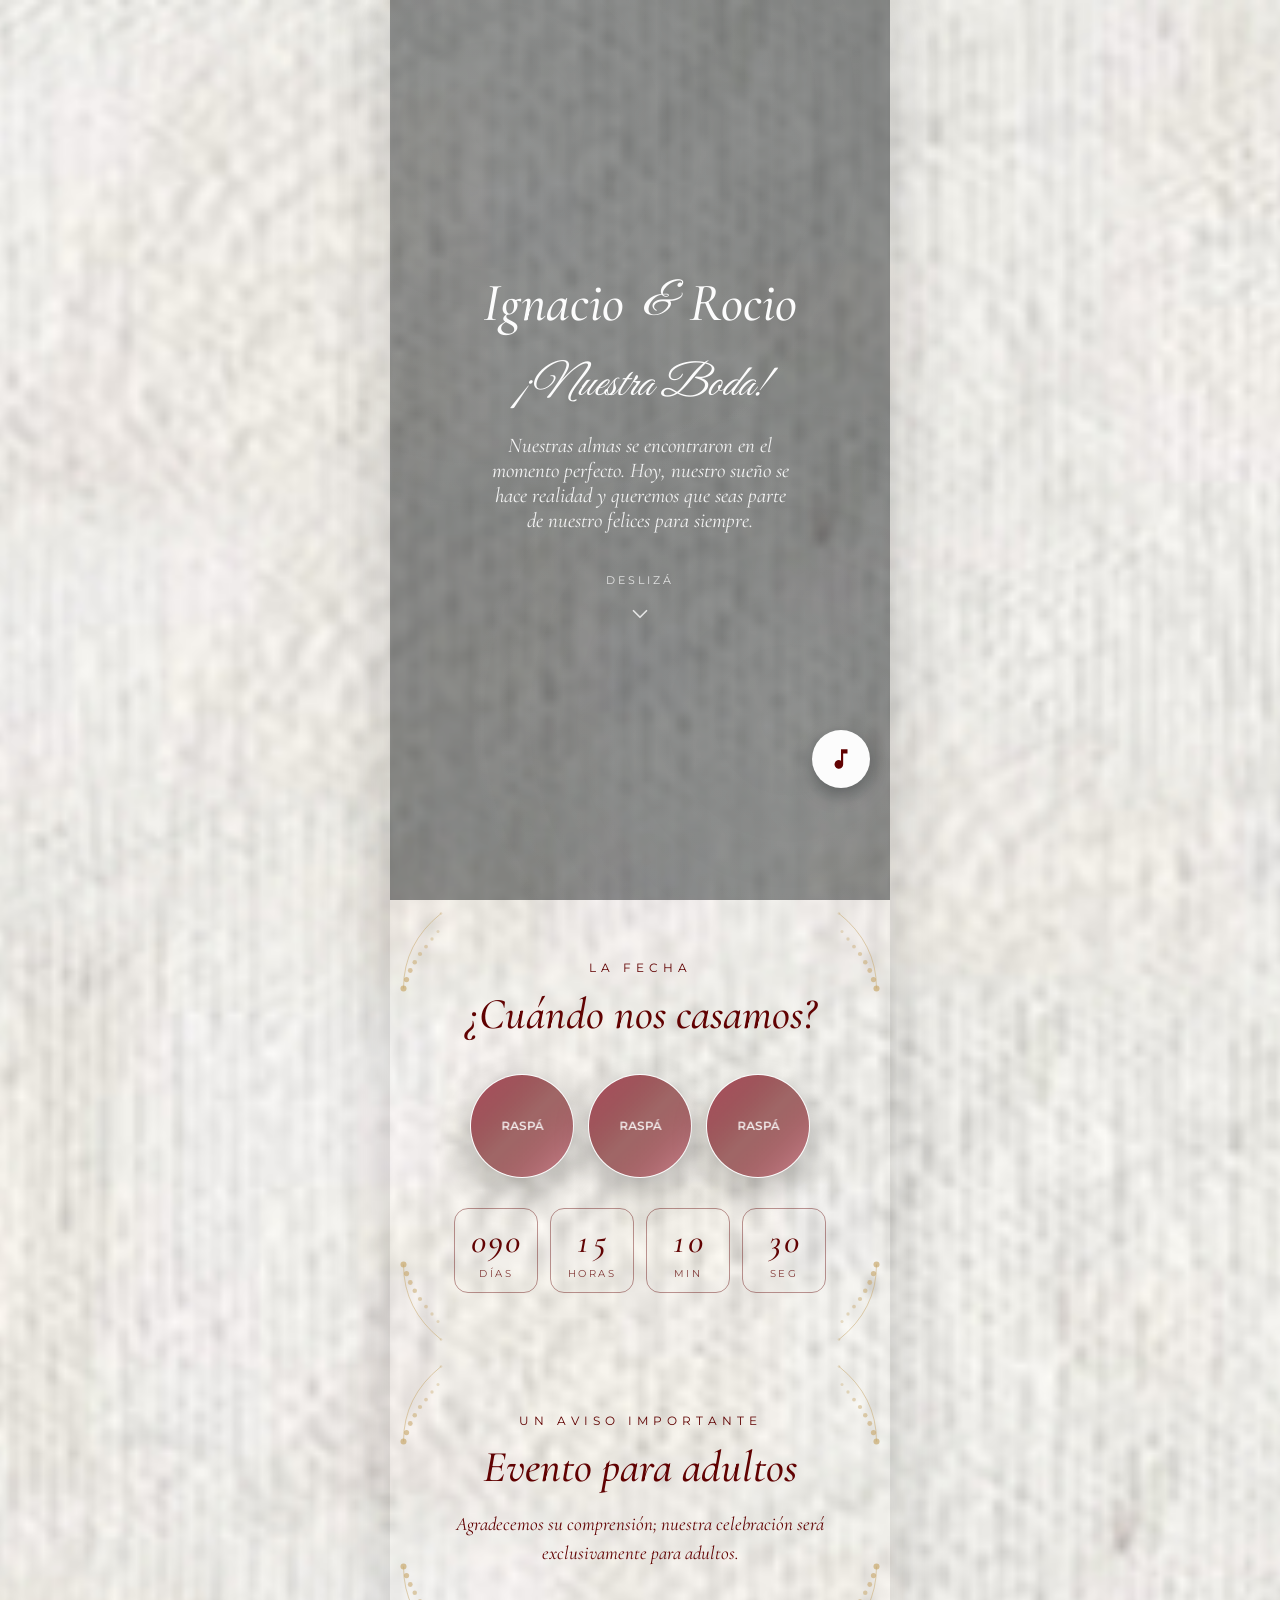
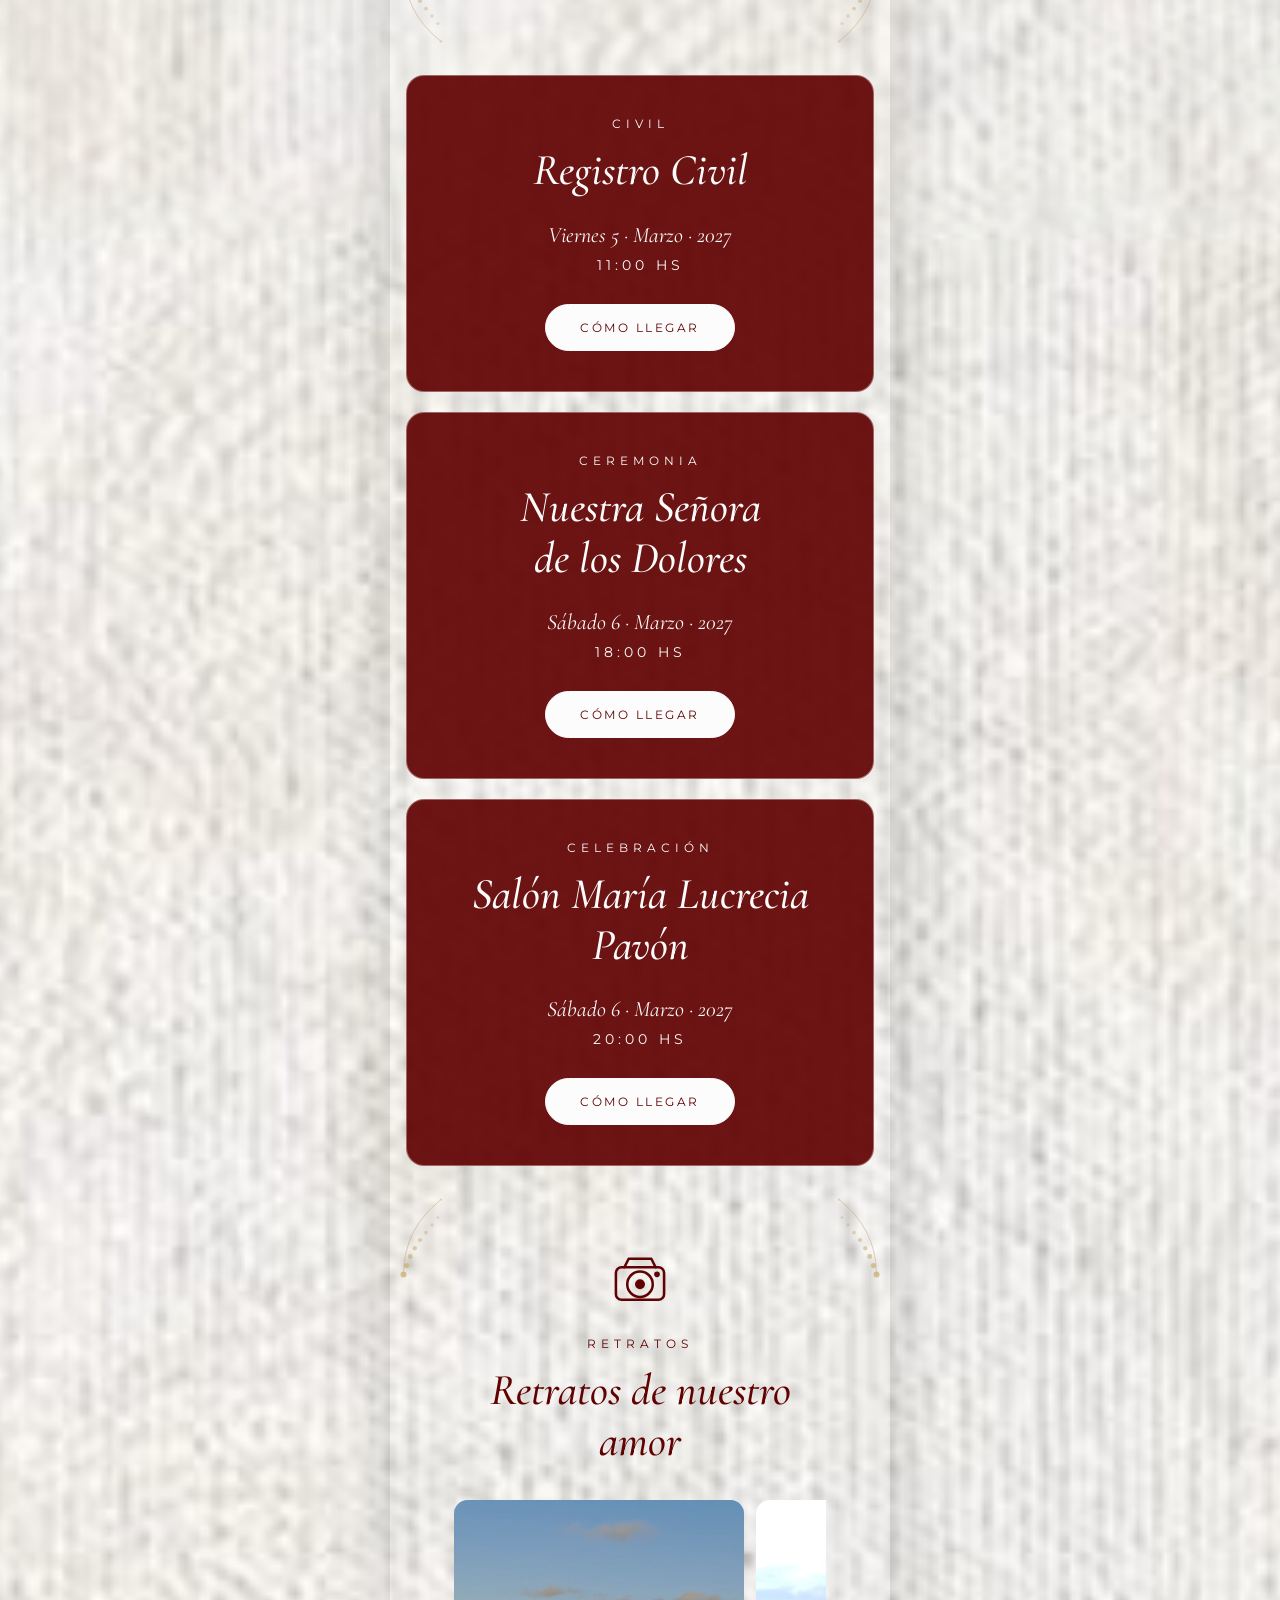
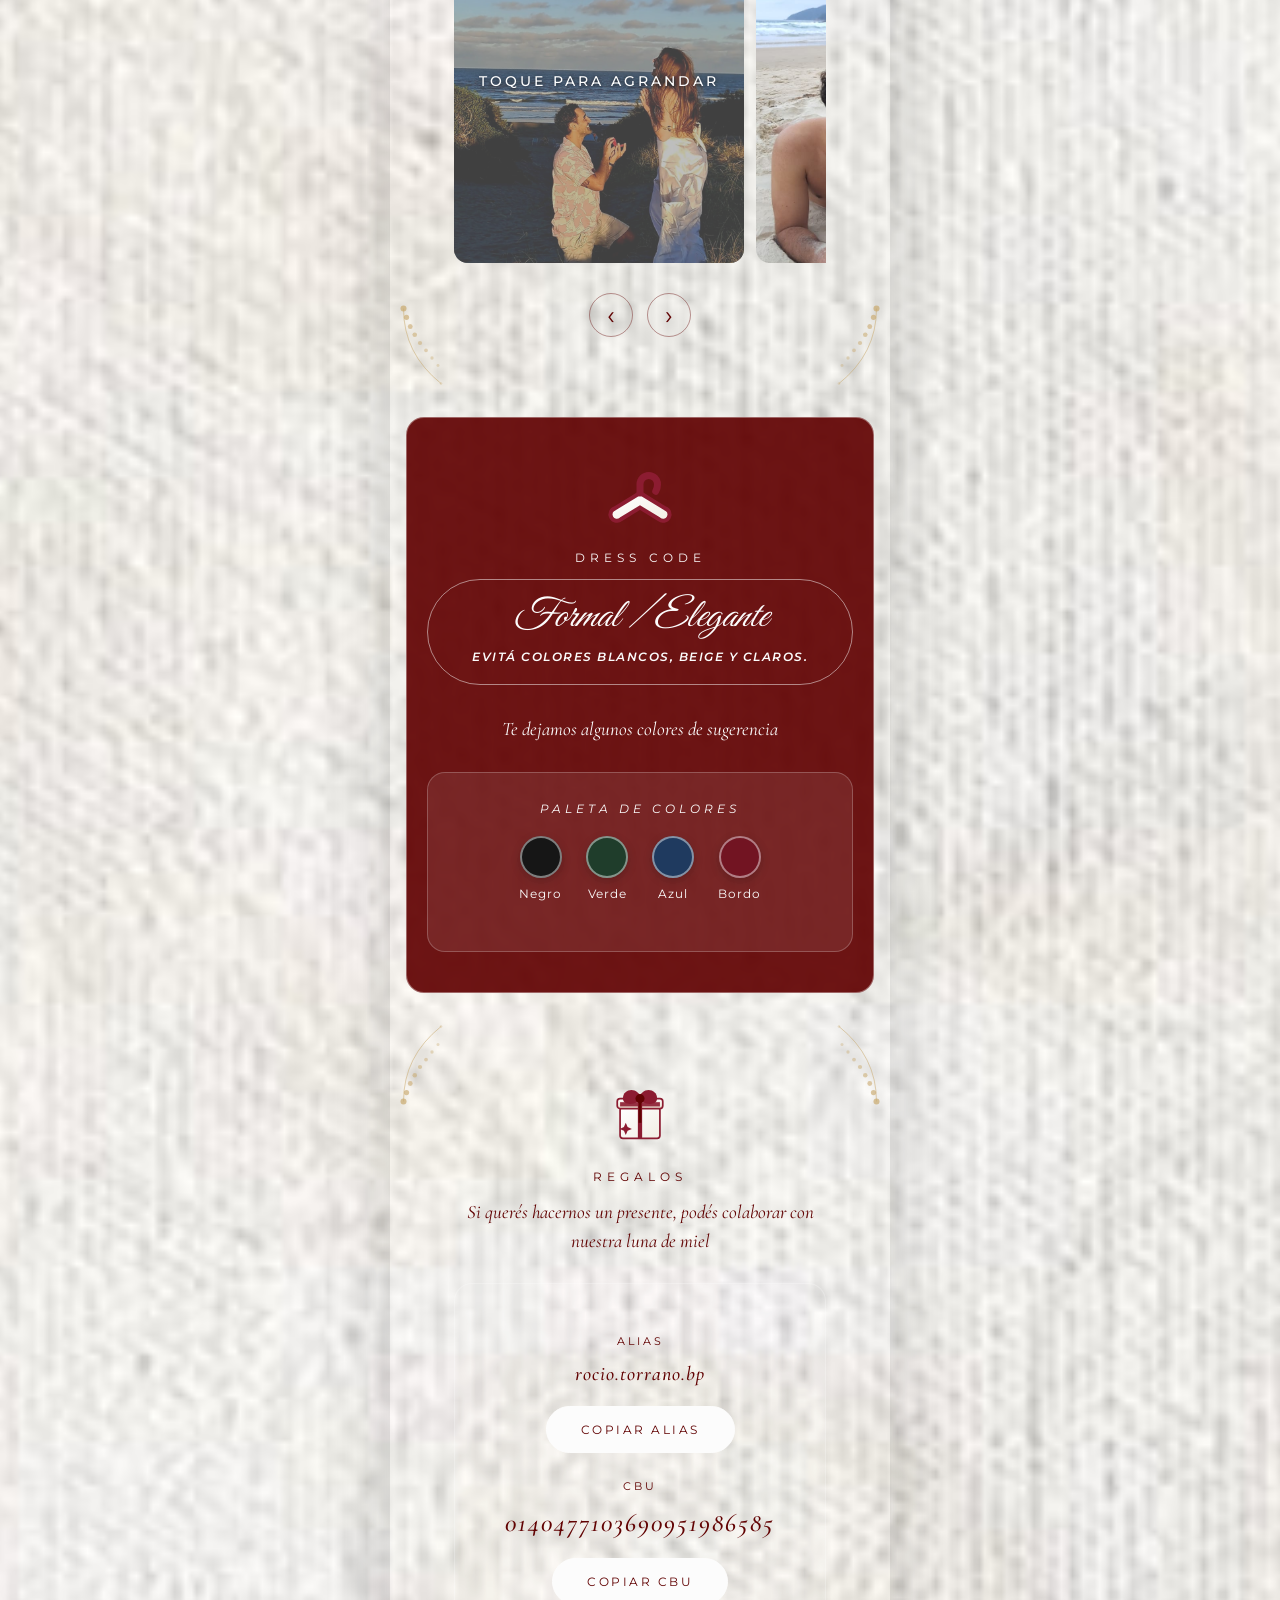
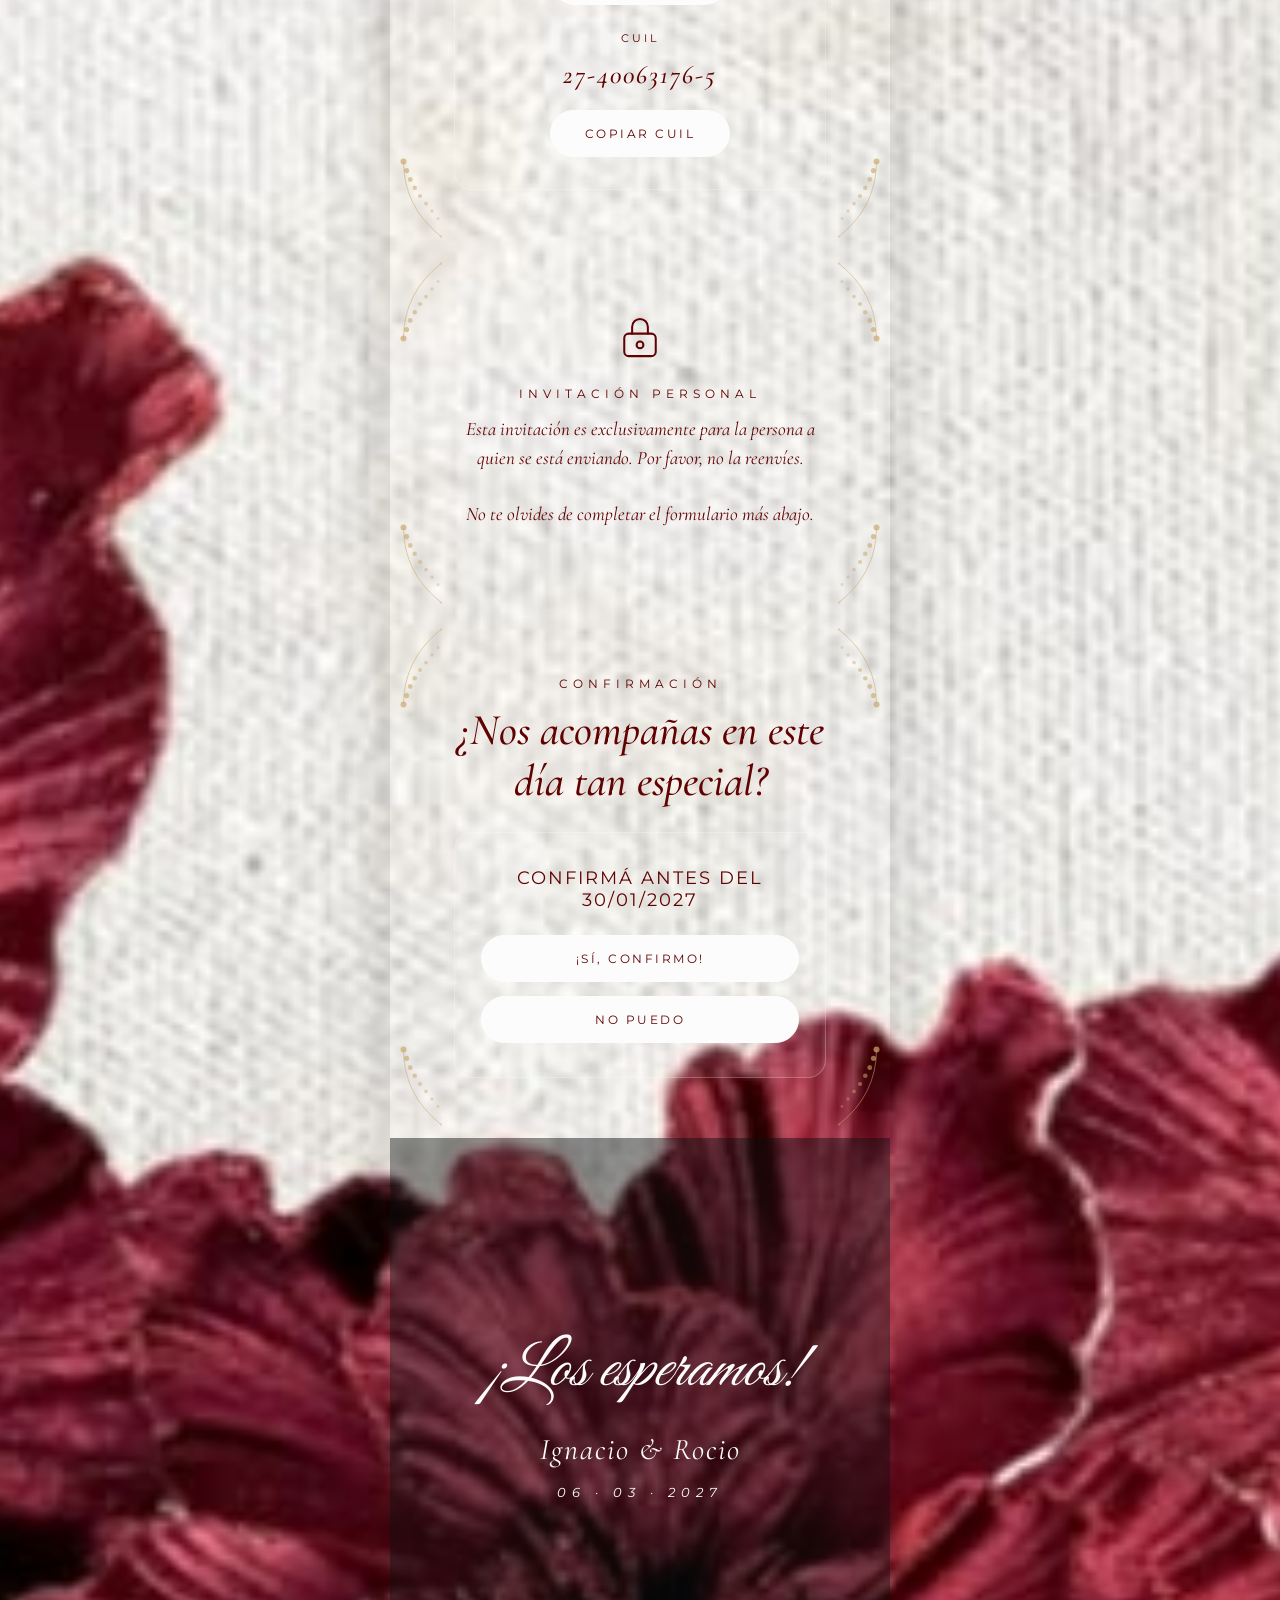
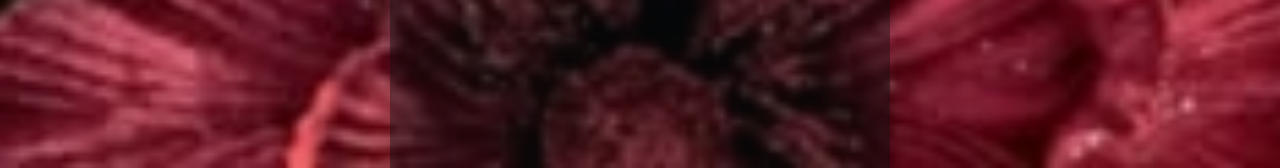
==== index.html @ db9992c0 "Actualizar fecha limite de confirmacion" ====
<!DOCTYPE html>
<html lang="es">
<head>
  <meta charset="UTF-8" />
  <meta name="viewport" content="width=device-width, initial-scale=1.0, viewport-fit=cover" />
  <meta name="description" content="Invitación de casamiento de Ignacio y Rocio" />
  <title>Ignacio & Rocio — Nuestra Boda</title>
  <link rel="preconnect" href="https://fonts.googleapis.com" />
  <link rel="preconnect" href="https://fonts.gstatic.com" crossorigin />
  <link href="https://fonts.googleapis.com/css2?family=Cormorant+Garamond:ital,wght@0,400;0,500;0,600;1,400;1,500;1,600&family=Great+Vibes&family=Montserrat:wght@300;400;500&display=swap" rel="stylesheet" />
  <link rel="stylesheet" href="css/styles.css" />
</head>
<body>

  <!-- ===== VIDEO DE FONDO (loop) ===== -->
  <video id="bg-video" src="fondo (2).mp4" muted autoplay loop playsinline webkit-playsinline preload="auto" aria-hidden="true"></video>

  <!-- ===== VIDEO DE ENTRADA ===== -->
  <div id="entrada" class="entrada">
    <video id="entrada-video" src="entrada.mp4" muted playsinline webkit-playsinline autoplay preload="auto"></video>
    <button id="entrada-skip" class="entrada-skip" aria-label="Saltar intro">Saltar</button>
  </div>

  <!-- ===== VIDEO FINAL (CONFIRMACIÓN) ===== -->
  <div id="finale" class="finale" hidden>
    <video id="finale-video" src="ahorasi.mp4" playsinline webkit-playsinline preload="auto"></video>
    <p class="finale-closed" id="finale-closed">¡Gracias por tu confirmación!</p>
  </div>

  <!-- ===== PORTADA ===== -->
  <section id="portada" class="cover video-bg">
    <div class="cover-bg"></div>
    <div class="cover-inner">
     
      <h1 class="cover-names"><span class="name">Ignacio</span> <span class="amp">&amp;</span> <span class="name">Rocio</span></h1>
      <h2 class="cover-title">¡Nuestra Boda!</h2>
      <p class="cover-quote">Nuestras almas se encontraron en el momento perfecto.
 Hoy, nuestro sueño se hace realidad y queremos que seas parte de nuestro felices para siempre.</p>

      <div class="cover-scroll">
        <span>Deslizá</span>
        <svg class="scroll-arrow" viewBox="0 0 24 24" fill="none" stroke="currentColor" stroke-width="1.6" stroke-linecap="round" stroke-linejoin="round" aria-hidden="true">
          <path d="M6 9l6 6 6-6" />
        </svg>
      </div>

    </div>
  </section>

  <!-- ===== FECHA / CUENTA REGRESIVA ===== -->
  <section id="fecha" class="section cream">
    <div class="section-inner">
      <p class="section-eyebrow reveal">La fecha</p>
      <h2 class="section-title reveal">¿Cuándo nos casamos?</h2>
    

      <div class="scratch-group reveal" id="scratch-group">
        <div class="scratch-circle" id="scratch-1">
          <div class="scratch-hidden">
            <p class="scratch-num scratch-num--big">6</p>
          </div>
          <canvas class="scratch-canvas" aria-hidden="true"></canvas>
        </div>
        <div class="scratch-circle" id="scratch-2">
          <div class="scratch-hidden">
            <p class="scratch-num scratch-num--word">Marzo</p>
          </div>
          <canvas class="scratch-canvas" aria-hidden="true"></canvas>
        </div>
        <div class="scratch-circle" id="scratch-3">
          <div class="scratch-hidden">
            <p class="scratch-num scratch-num--big">2027</p>
          </div>
          <canvas class="scratch-canvas" aria-hidden="true"></canvas>
        </div>
      </div>

      <div class="countdown reveal" id="countdown">
        <div class="cd-box"><span class="cd-num" id="cd-dias">000</span><span class="cd-label">Días</span></div>
        <div class="cd-box"><span class="cd-num" id="cd-horas">00</span><span class="cd-label">Horas</span></div>
        <div class="cd-box"><span class="cd-num" id="cd-min">00</span><span class="cd-label">Min</span></div>
        <div class="cd-box"><span class="cd-num" id="cd-seg">00</span><span class="cd-label">Seg</span></div>
      </div>
    </div>
  </section>

  <!-- ===== EVENTO PARA ADULTOS ===== -->
  <section id="adultos" class="section dark">
    <div class="section-inner">
      <p class="section-eyebrow gold reveal">Un aviso importante</p>
      <h2 class="section-title reveal">Evento para adultos</h2>
      <p class="section-sub reveal">Agradecemos su comprensión; nuestra celebración será exclusivamente para adultos.</p>
    </div>
  </section>

  <!-- ===== CIVIL ===== -->
  <section id="civil" class="section dark video-bg glass-card-section">
    <div class="section-inner glass-card">
      <p class="section-eyebrow gold reveal">Civil</p>
      <h2 class="section-title reveal">Registro Civil</h2>
      <div class="event-meta reveal">
        <p class="event-day">Viernes 5 · Marzo · 2027</p>
        <p class="event-time">11:00 Hs</p>
      </div>
      <a class="btn outline reveal" href="https://www.google.com/maps/place/Delegaci%C3%B3n+Registro+Provincial+de+las+Personas+-+Mar+de+Ajo/@-36.7259494,-56.6757776,19z/data=!4m10!1m2!2m1!1sregistro+civil+mar+de+ajo!3m6!1s0x959c658ac9caad2b:0x949e29b48c77f63e!8m2!3d-36.7259494!4d-56.6746511!15sChlyZWdpc3RybyBjaXZpbCBtYXIgZGUgYWpvWhsiGXJlZ2lzdHJvIGNpdmlsIG1hciBkZSBham-SARNyZWdpc3RyYXRpb25fb2ZmaWNlmgEjQ2haRFNVaE5NRzluUzBWSlEwRm5TVVJmY0c5aU5WZG5FQUXgAQD6AQQIABBI!16s%2Fg%2F11g8wvjzp6?entry=ttu&g_ep=EgoyMDI2MDgxNi4wIKXMDSoASAFQAw%3D%3D" target="_blank" rel="noopener">Cómo llegar</a>
    </div>
  </section>

  <!-- ===== CEREMONIA ===== -->
  <section id="ceremonia" class="section dark video-bg glass-card-section">
    <div class="section-inner glass-card">
      <p class="section-eyebrow gold reveal">Ceremonia</p>
      <h2 class="section-title reveal">Nuestra Señora<br />de los Dolores</h2>
      <div class="event-meta reveal">
        <p class="event-day">Sábado 6 · Marzo · 2027</p>
        <p class="event-time">18:00 Hs</p>
      </div>
      <a class="btn outline reveal" href="#" target="_blank" rel="noopener" data-placeholder="mapa-ceremonia">Cómo llegar</a>
    </div>
  </section>

  <!-- ===== CELEBRACIÓN ===== -->
  <section id="celebracion" class="section cream video-bg glass-card-section">
    <div class="section-inner glass-card">
      <p class="section-eyebrow reveal">Celebración</p>
      <h2 class="section-title reveal">Salón María Lucrecia<br />Pavón</h2>
      <div class="event-meta reveal">
        <p class="event-day">Sábado 6 · Marzo · 2027</p>
        <p class="event-time">20:00 Hs</p>
      </div>
      <a class="btn solid reveal" href="#" target="_blank" rel="noopener" data-placeholder="mapa-celebracion">Cómo llegar</a>
    </div>
  </section>

  <!-- ===== RETRATOS ===== -->
  <section id="retratos" class="section dark gallery-section" data-animate>
    <div class="section-inner">
      <div class="icon-float">
        <svg class="icon-anim icon-camera" viewBox="0 0 48 48" fill="none" stroke="currentColor" stroke-width="1.8" stroke-linecap="round" stroke-linejoin="round" aria-hidden="true">
          <rect x="7" y="15" width="34" height="23" rx="4" />
          <path d="M13 15l3-6h16l3 6" />
          <circle cx="24" cy="27" r="9" />
          <circle cx="24" cy="27" r="3.5" fill="currentColor" stroke="none" />
          <circle class="cam-flash" cx="36" cy="20" r="2" fill="currentColor" stroke="none" />
        </svg>
      </div>
      <p class="section-eyebrow gold reveal">Retratos</p>
      <h2 class="section-title reveal">Retratos de nuestro amor</h2>


      <div class="gallery reveal" id="galeria">
        <figure class="g-item"><img src="assets/1.jpeg" alt="Foto 1" loading="lazy" /></figure>
        <figure class="g-item"><img src="assets/2.jpeg" alt="Foto 2" loading="lazy" /></figure>
        <figure class="g-item"><img src="assets/3.jpg" alt="Foto 3" loading="lazy" /></figure>
        <figure class="g-item"><img src="assets/4.jpg" alt="Foto 4" loading="lazy" /></figure>
        <figure class="g-item"><img src="assets/5.jpg" alt="Foto 5" loading="lazy" /></figure>
        <figure class="g-item"><img src="assets/6.jpg" alt="Foto 6" loading="lazy" /></figure>
        <figure class="g-item"><img src="assets/7.jpeg" alt="Foto 7" loading="lazy" /></figure>
        <figure class="g-item"><img src="assets/8.jpg" alt="Foto 8" loading="lazy" /></figure>
      </div>
      <div class="gallery-nav reveal">
        <button class="g-nav" id="g-prev" aria-label="Anterior">‹</button>
        <button class="g-nav" id="g-next" aria-label="Siguiente">›</button>
      </div>
    </div>
  </section>

  <!-- ===== DRESS CODE ===== -->
  <section id="dresscode" class="section cream video-bg glass-card-section" data-animate>
    <div class="section-inner glass-card">
      <div class="icon-float">
        <svg class="icon-anim icon-hanger" viewBox="0 0 24 24" aria-hidden="true">
          <defs>
            <linearGradient id="hang-grad" x1="0" y1="0" x2="1" y2="1">
              <stop offset="0" stop-color="#ffffff" />
              <stop offset="1" stop-color="#f2eee4" />
            </linearGradient>
          </defs>
          <path d="M12 12l-8.5 5.2a2.2 2.2 0 1 0 2 3.8L12 17l6.5 4a2.2 2.2 0 1 0 2-3.8L12 12z" fill="url(#hang-grad)" stroke="#8c1c31" stroke-width="1.4" />
          <path d="M12 12V9a3 3 0 0 1 6 0c0 .9-.2 1.7-.6 2.4" fill="none" stroke="#8c1c31" stroke-width="2.4" stroke-linecap="round" />
        </svg>
      </div>
      <p class="section-eyebrow reveal">Dress Code</p>
    
      <div class="dress-tag reveal">
        <span class="dress-tag-title">Formal / Elegante</span>
        <p class="palette-note">Evitá colores blancos, beige y claros.</p>
      </div>
      <p class="section-sub reveal">Te dejamos algunos colores de sugerencia</p>

      <div class="panel panel-soft panel-open" id="dress-panel">
        <p class="palette-title">Paleta de colores</p>
        <ul class="palette">
          <li><span class="swatch" style="--c:#161616"></span>Negro</li>
          <li><span class="swatch" style="--c:#1f3d2b"></span>Verde</li>
          <li><span class="swatch" style="--c:#1f3a5f"></span>Azul</li>
          <li><span class="swatch" style="--c:#721422"></span>Bordo</li>
         
        </ul>
      </div>
    </div>
  </section>

  <!-- ===== TIPS Y NOTAS ===== -->
  

  <!-- ===== REGALOS ===== -->
  <section id="regalos" class="section cream" data-animate>
    <div class="section-inner">
      <div class="icon-float">
        <svg class="icon-anim icon-gift" viewBox="0 0 48 52" aria-hidden="true">
          <defs>
            <linearGradient id="gift-box" x1="0" y1="0" x2="1" y2="1">
              <stop offset="0" stop-color="#ffffff" />
              <stop offset="1" stop-color="#f2eee4" />
            </linearGradient>
            <linearGradient id="gift-lid" x1="0" y1="0" x2="0" y2="1">
              <stop offset="0" stop-color="#ffffff" />
              <stop offset="1" stop-color="#e8ddcc" />
            </linearGradient>
          </defs>
          <rect x="10" y="24" width="28" height="22" rx="2" fill="url(#gift-box)" stroke="#8c1c31" stroke-width="1.2" />
          <rect x="8" y="18" width="32" height="7" rx="2" fill="url(#gift-lid)" stroke="#8c1c31" stroke-width="1.2" />
          <rect x="22.5" y="15" width="3" height="31" fill="#8c1c31" />
          <rect x="10" y="20.5" width="28" height="3" fill="#8c1c31" opacity="0.9" />
          <path d="M24 18 C24 10 12 10 12 18 C12 24 24 22 24 18 Z" fill="#8c1c31" />
          <path d="M24 18 C24 10 36 10 36 18 C36 24 24 22 24 18 Z" fill="#8c1c31" />
          <path d="M24 18 L24 35" stroke="#610202" stroke-width="2" />
          <circle cx="24" cy="18" r="3.2" fill="#610202" />
          <path class="gift-spark" d="M14 35 l1.3 3 3 1.3 -3 1.3 -1.3 3 -1.3 -3 -3 -1.3 3 -1.3 Z" fill="#8c1c31" />
        </svg>
      </div>
      <p class="section-eyebrow reveal">Regalos</p>
      <p class="section-sub reveal">Si querés hacernos un presente, podés colaborar con nuestra luna de miel</p>

      <div class="panel panel-gift panel-open" id="gift-panel">
        <p class="gift-label">Alias</p>
        <p class="gift-account gift-small" id="gift-alias">Cargando&hellip;</p>
        <button class="btn solid copy-btn" data-copy="gift-alias">Copiar alias</button>

        <p class="gift-label">CBU</p>
        <p class="gift-account" id="gift-cbu">Cargando&hellip;</p>
        <button class="btn solid copy-btn" data-copy="gift-cbu">Copiar CBU</button>

        <p class="gift-label">CUIL</p>
        <p class="gift-account" id="gift-cuil">Cargando&hellip;</p>
        <button class="btn solid copy-btn" data-copy="gift-cuil">Copiar CUIL</button>
      </div>
    </div>
  </section>

  <!-- ===== INVITACIÓN EXCLUSIVA ===== -->
  <section id="exclusiva" class="section cream" data-animate>
    <div class="section-inner">
      <div class="icon-float">
        <svg class="icon-lock" viewBox="0 0 48 48" fill="none" stroke="currentColor" stroke-width="1.8" stroke-linecap="round" stroke-linejoin="round" aria-hidden="true">
          <rect x="10" y="21" width="28" height="20" rx="4" />
          <path d="M17 21v-6a7 7 0 0 1 14 0v6" />
          <circle cx="24" cy="31" r="3" />
        </svg>
      </div>
      <p class="section-eyebrow reveal">Invitación personal</p>
      <p class="section-sub reveal">Esta invitación es exclusivamente para la persona a quien se está enviando. Por favor, no la reenvíes.</p>
      <p class="section-sub reveal">No te olvides de completar el formulario más abajo.</p>
    </div>
  </section>

  <!-- ===== CONFIRMACIÓN ===== -->
  <section id="confirmacion" class="section dark confirm-section">
    <div class="section-inner">
      <p class="section-eyebrow gold reveal">Confirmación</p>
      <h2 class="section-title reveal">¿Nos acompañas en este<br />día tan especial?</h2>

      <div class="confirm-card reveal">
    
        <p class="confirm-date">Confirmá antes del 30/01/2027</p>

        <div class="rsvp-options" id="rsvp-options">
          <button class="btn solid rsvp-btn" data-rsvp="si">¡Sí, confirmo!</button>
          <button class="btn outline rsvp-btn" data-rsvp="no">No puedo</button>
        </div>

        <form id="rsvp-form" class="rsvp-form" hidden>
          <p class="rsvp-choice" id="rsvp-choice"></p>
          <input type="text" id="rsvp-nombre" class="input" placeholder="Ingresá tu nombre completo" required autocomplete="name" />
          <label id="rsvp-dato-label" class="rsvp-select-label" for="rsvp-dato">¿Tenés alguna restricción alimentaria?</label>
          <select id="rsvp-dato" class="input select" autocomplete="off">
            <option value="">Seleccioná una opción</option>
            <option value="Celíaco">Celíaco</option>
            <option value="Vegetariano">Vegetariano</option>
            <option value="Sin restricciones">Sin restricciones</option>
          </select>
          <p class="rsvp-note" id="rsvp-note"></p>
          <button type="submit" class="btn solid" id="rsvp-submit">Enviar confirmación</button>
          <button type="button" class="btn link" id="rsvp-cambiar">Cambiar respuesta</button>
        </form>

        <div class="rsvp-done" id="rsvp-done" hidden>
          <p class="rsvp-done-title">¡Gracias!</p>
          <p id="rsvp-done-text"></p>
        </div>
      </div>
    </div>
  </section>

  <!-- ===== DESPEDIDA ===== -->
  <section id="despedida" class="section dark farewell video-bg">
    <div class="section-inner">
      <h2 class="section-title reveal">¡Los esperamos!</h2>
      <p class="farewell-names reveal">Ignacio & Rocio</p>
      <p class="farewell-date reveal">06 · 03 · 2027</p>
    </div>
  </section>

  <!-- ===== LIGHTBOX ===== -->
  <div id="lightbox" class="lightbox" hidden>
    <button class="lightbox-close" id="lightbox-close" aria-label="Cerrar">&times;</button>
    <button class="lightbox-nav lb-prev" id="lb-prev" aria-label="Anterior">‹</button>
    <img id="lightbox-img" src="" alt="" />
    <button class="lightbox-nav lb-next" id="lb-next" aria-label="Siguiente">›</button>
    <p class="lightbox-counter" id="lb-counter"></p>
  </div>

  <!-- ===== BURBUJAS ===== -->
  <div id="bubbles" aria-hidden="true"></div>

  <!-- ===== CONFETI ===== -->
  <div id="confetti" aria-hidden="true"></div>

  <!-- ===== MÚSICA DE FONDO ===== -->
  <audio id="bg-music" src="audio/Lauv - Steal The Show (From Elemental).mp3" loop preload="auto"></audio>
  <button id="music-btn" class="music-btn" aria-label="Reproducir música" title="Tocar para activar el sonido">
    <svg id="icon-note" class="music-icon" viewBox="0 0 24 24" fill="currentColor" aria-hidden="true">
      <path d="M12 3v10.55A4 4 0 1 0 14 17V7h4V3h-6z"/>
    </svg>
    <svg id="icon-pause" class="music-icon" viewBox="0 0 24 24" fill="currentColor" aria-hidden="true" hidden>
      <path d="M6 19h4V5H6v14zm8-14v14h4V5h-4z"/>
    </svg>
    <span class="music-ring"></span>
  </button>
  <p class="music-hint" id="music-hint" hidden>Sonido activado ♪</p>

  <script src="js/config.js"></script>
  <script src="js/script.js"></script>
</body>
</html>
---- css/styles.css ----
:root {
  --cream: #fcfcfc;
  --cream-2: #f7f5ef;
  --dark: #090f11;
  --dark-2: #101a1c;
  --gold: #610202;
  --gold-light: #fcfcfc;
  --text-on-cream: #fcfcfc;
  --serif: "Cormorant Garamond", Georgia, serif;
  --script: "Great Vibes", cursive;
  --sans: "Montserrat", sans-serif;
}

* { margin: 0; padding: 0; box-sizing: border-box; }

[hidden] { display: none !important; }

html { scroll-behavior: smooth; background: #610202 url("../assets/fondo.jpeg") center / cover no-repeat; }

body {
  font-family: var(--serif);
  font-style: italic;
  background: transparent;
  color: var(--text-on-cream);
  max-width: 500px;
  margin: 0 auto;
  box-shadow: 0 0 60px rgba(0, 0, 0, 0.18);
  min-height: 100vh;
  -webkit-font-smoothing: antialiased;
}

/* Video de fondo fijo (loop continuo) */
#bg-video {
  position: fixed;
  top: 0;
  left: 50%;
  transform: translateX(-50%);
  width: 500px;
  max-width: 100%;
  height: 100vh;
  height: 100svh;
  object-fit: cover;
  z-index: -1;
  pointer-events: none;
}

/* Elementos con tipografía sans: se mantienen derechos */
.section-eyebrow,
.cover-overline,
.cover-scroll,
.cd-label,
.event-time,
.btn,
.tip-mark,
.gift-label,
.input,
.music-hint,
.entrada-skip,
.confirm-date,
.palette li,
.scratch-num--word {
  font-style: normal;
}

img { display: block; max-width: 100%; }

/* ====== SECCIONES ====== */
.section { padding: 0; text-align: center; position: relative; }

.section.cream, .section.dark { background: var(--gold); color: var(--text-on-cream); }

/* Imagen de fondo solo donde el fondo es bordo (las secciones con video quedan como estan) */
.section.cream:not(.video-bg),
.section.dark:not(.video-bg),
.cover:not(.video-bg) {
  background-image: url("../assets/fondo.jpeg");
  background-size: cover;
  background-position: center;
  background-attachment: fixed;
}

/* Texto en bordo en las secciones con fondo claro (la imagen) */
.section.cream:not(.video-bg),
.section.dark:not(.video-bg) {
  color: var(--gold);
}

.section.cream:not(.video-bg) .section-eyebrow,
.section.dark:not(.video-bg) .section-eyebrow,
.section.cream:not(.video-bg) .section-eyebrow.gold,
.section.dark:not(.video-bg) .section-eyebrow.gold {
  color: var(--gold);
}

/* Cuenta regresiva */
.section.cream:not(.video-bg) .cd-box,
.section.dark:not(.video-bg) .cd-box {
  color: var(--gold);
  border-color: rgba(97, 2, 2, 0.4);
}
.section.cream:not(.video-bg) .cd-num,
.section.dark:not(.video-bg) .cd-num {
  color: var(--gold);
}

/* Galería */
.section.dark:not(.video-bg) .g-nav {
  color: var(--gold);
  border-color: rgba(97, 2, 2, 0.4);
}
.section.dark:not(.video-bg) .g-nav:active {
  background: var(--gold);
  color: #fcfcfc;
}
.section.dark:not(.video-bg) .gallery-hint {
  color: var(--gold);
}

/* Regalos */
.section.cream:not(.video-bg) .panel,
.section.dark:not(.video-bg) .panel,
.section.cream:not(.video-bg) .gift-label,
.section.dark:not(.video-bg) .gift-label,
.section.cream:not(.video-bg) .gift-account,
.section.dark:not(.video-bg) .gift-account {
  color: var(--gold);
}

/* Invitación exclusiva */
.section.cream:not(.video-bg) .icon-lock,
.section.dark:not(.video-bg) .icon-lock {
  color: var(--gold);
}

/* Confirmación */
.section.dark:not(.video-bg) .confirm-card,
.section.dark:not(.video-bg) .confirm-card .confirm-date,
.section.dark:not(.video-bg) .confirm-card .rsvp-choice,
.section.dark:not(.video-bg) .confirm-card .rsvp-select-label,
.section.dark:not(.video-bg) .confirm-card .rsvp-done-title {
  color: var(--gold);
}

/* ====== PERLAS EN ESQUINAS ====== */
.perla-corner {
  position: absolute;
  width: 90px;
  height: 90px;
  pointer-events: none;
  z-index: 2;
}

.perla-corner svg {
  width: 100%;
  height: 100%;
}

.perla-tl { top: 6px; left: 6px; }
.perla-tr { top: 6px; right: 6px; transform: scaleX(-1); }
.perla-bl { bottom: 6px; left: 6px; transform: scaleY(-1); }
.perla-br { bottom: 6px; right: 6px; transform: scale(-1, -1); }

.section.video-bg { background: transparent; color: var(--cream); }

.section.video-bg::before,
.cover.video-bg::before {
  content: "";
  position: absolute;
  inset: 0;
  background: rgba(9, 15, 17, 0.45);
  z-index: 0;
  pointer-events: none;
}

.section.video-bg.glass-card-section::before {
  display: none;
}

.section.video-bg .section-inner,
.cover.video-bg .cover-inner,
.cover.video-bg .cover-scroll {
  position: relative;
  z-index: 1;
}

.section.video-bg::after,
.cover.video-bg::after {
  display: none;
}

.section-inner {
  max-width: 420px;
  margin: 0 auto;
  padding: 60px 24px;
}

.section-inner.glass-card {
  background: rgba(97, 2, 2, 0.92);
  border: 1px solid rgba(252, 252, 252, 0.35);
  border-radius: 18px;
  padding: 40px 20px;
  margin: 20px 16px;
  max-width: 100%;
}

.glass-card .section-eyebrow,
.glass-card .section-title,
.glass-card .event-day,
.glass-card .event-time,
.glass-card .dress-tag,
.glass-card .palette-note,
.glass-card .section-sub,
.glass-card .palette-title,
.glass-card .tips-list li,
.glass-card .tip-mark { color: #fcfcfc; }

.glass-card .btn.outline {
  border-color: #fcfcfc;
  background: #fcfcfc;
  color: var(--gold);
}

.glass-card .btn.solid {
  background: #fcfcfc;
  color: var(--gold);
}

.section:last-of-type { padding-bottom: 72px; }

.section-eyebrow {
  font-family: var(--sans);
  font-size: 12px;
  letter-spacing: 5px;
  text-transform: uppercase;
  color: #fcfcfc;
  margin-bottom: 14px;
}

.section-eyebrow.gold { color: var(--gold-light); }

.section-title {
  font-size: 38px;
  font-weight: 500;
  line-height: 1.15;
  margin-bottom: 18px;
}

.section-sub {
  font-size: 19px;
  font-style: italic;
  font-weight: 400;
  color: inherit;
  opacity: 0.85;
  line-height: 1.5;
  margin-bottom: 28px;
}

/* ====== PORTADA ====== */
.cover {
  position: relative;
  min-height: 100vh;
  min-height: 100svh;
  display: flex;
  flex-direction: column;
  align-items: center;
  justify-content: center;
  background: var(--gold);
  color: var(--text-on-cream);
  padding: 0;
  overflow: hidden;
  text-align: center;
}

.cover.video-bg { background: transparent; color: var(--cream); }
.cover.video-bg .cover-scroll { color: var(--cream); }

.cover-bg {
  position: absolute;
  inset: 0;
  background:
    radial-gradient(circle at 20% 15%, rgba(252, 252, 252, 0.07), transparent 45%),
    radial-gradient(circle at 80% 80%, rgba(252, 252, 252, 0.05), transparent 40%);
  animation: breathe 9s ease-in-out infinite;
}

@keyframes breathe {
  0%, 100% { opacity: 0.7; transform: scale(1); }
  50% { opacity: 1; transform: scale(1.06); }
}

.cover-inner { position: relative; z-index: 1; width: 100%; padding: 60px 24px; }

.cover-overline {
  font-family: var(--sans);
  font-size: 12px;
  letter-spacing: 6px;
  text-transform: uppercase;
  color: var(--gold-light);
  margin-bottom: 22px;
}

.cover-names {
  font-size: 54px;
  font-weight: 500;
  line-height: 1.1;
  display: flex;
  align-items: center;
  justify-content: center;
  gap: 18px;
  flex-wrap: wrap;
}

.name { white-space: nowrap; }

.amp {
  font-family: var(--script);
  font-size: 48px;
  color: var(--gold-light);
  font-weight: 400;
  line-height: 1;
}

.cover-title {
  font-family: var(--script);
  font-weight: 400;
  font-size: 44px;
  color: var(--gold-light);
  margin: 26px 0 20px;
}

.cover-quote {
  font-size: 21px;
  font-style: italic;
  opacity: 0.92;
  max-width: 300px;
  margin: 0 auto 34px;
}

.cover-date {
  font-family: var(--sans);
  font-size: 13px;
  letter-spacing: 7px;
  color: var(--gold-light);
}

.cover-scroll {
  display: flex;
  flex-direction: column;
  align-items: center;
  gap: 10px;
  margin-top: 40px;
  color: var(--text-on-cream);
  opacity: 0.8;
  font-family: var(--sans);
  font-size: 11px;
  letter-spacing: 3px;
  text-transform: uppercase;
}

.scroll-arrow {
  width: 26px;
  height: 26px;
  fill: none;
  stroke: var(--gold-light);
  stroke-width: 1.6;
  stroke-linecap: round;
  stroke-linejoin: round;
  margin-top: 4px;
  animation: arrowDown 1.8s ease-in-out infinite;
}

@keyframes arrowDown {
  0%, 100% { transform: translateY(0); opacity: 0.45; }
  50% { transform: translateY(10px); opacity: 1; }
}

/* ====== CUENTA REGRESIVA ====== */
.countdown {
  display: flex;
  justify-content: center;
  gap: 12px;
  margin-top: 30px;
}

.cd-box {
  flex: 0 1 84px;
  background: transparent;
  color: var(--text-on-cream);
  border: 1px solid rgba(252, 252, 252, 0.4);
  border-radius: 14px;
  padding: 16px 6px 12px;
}

.cd-num {
  display: block;
  font-family: var(--serif);
  font-size: 34px;
  font-weight: 500;
  color: var(--gold-light);
  line-height: 1;
  font-variant-numeric: tabular-nums;
}

.cd-label {
  display: block;
  margin-top: 8px;
  font-family: var(--sans);
  font-size: 10px;
  letter-spacing: 2.5px;
  text-transform: uppercase;
  opacity: 0.75;
}

/* ====== EVENTO ====== */
.event-meta { margin: 26px 0 30px; }

.event-day {
  font-size: 22px;
  font-style: italic;
  margin-bottom: 8px;
}

.event-time {
  font-family: var(--sans);
  font-size: 14px;
  letter-spacing: 4px;
  color: var(--gold-light);
  text-transform: uppercase;
}

/* ====== BOTONES ====== */
.btn {
  display: inline-block;
  font-family: var(--sans);
  font-size: 12px;
  letter-spacing: 2.5px;
  text-transform: uppercase;
  text-decoration: none;
  padding: 15px 34px;
  border-radius: 40px;
  border: 1px solid #fcfcfc;
  background: #fcfcfc;
  color: var(--gold);
  cursor: pointer;
  transition: transform 0.25s ease, background 0.25s ease, color 0.25s ease, box-shadow 0.25s ease;
  -webkit-tap-highlight-color: transparent;
}

.btn.solid {
  background: #fcfcfc;
  color: var(--gold);
  border-color: #fcfcfc;
}

.btn.solid:active { transform: scale(0.96); }

.btn.outline {
  background: #fcfcfc;
  color: var(--gold);
  border-color: #fcfcfc;
}

.btn.outline:active { transform: scale(0.96); }

.cream .btn.outline { background: #fcfcfc; color: var(--gold); border-color: #fcfcfc; }
.cream .btn.link { background: #fcfcfc; color: var(--gold); }

/* ====== GALERÍA (carrusel horizontal) ====== */
.gallery {
  display: flex;
  gap: 12px;
  overflow-x: auto;
  scroll-snap-type: x mandatory;
  -webkit-overflow-scrolling: touch;
  margin-top: 34px;
  padding-bottom: 8px;
  scrollbar-width: none;
}

.gallery::-webkit-scrollbar { display: none; }

.g-item {
  position: relative;
  flex: 0 0 78%;
  scroll-snap-align: center;
  border-radius: 14px;
  overflow: hidden;
  background: var(--dark-2);
  cursor: pointer;
}

.g-item img {
  width: 100%;
  aspect-ratio: 4 / 5;
  object-fit: cover;
  transition: transform 0.5s ease, opacity 0.5s ease;
}

.g-item:active img { transform: scale(1.06); }

/* Capa gris translúcida sobre la primera foto */
.g-item:first-child::after {
  content: "Toque para agrandar";
  position: absolute;
  inset: 0;
  z-index: 2;
  display: flex;
  align-items: center;
  justify-content: center;
  text-align: center;
  padding: 16px;
  color: #ffffff;
  font-family: var(--sans);
  font-style: normal;
  font-size: 14px;
  font-weight: 500;
  letter-spacing: 3px;
  text-transform: uppercase;
  line-height: 1.4;
  text-shadow: 0 1px 4px rgba(0, 0, 0, 0.7);
  background: rgba(128, 128, 128, 0.5);
  pointer-events: none;
}

.gallery-nav {
  display: flex;
  justify-content: center;
  gap: 14px;
  margin-top: 22px;
}

.g-nav {
  width: 44px;
  height: 44px;
  border-radius: 50%;
  border: 1px solid rgba(252, 252, 252, 0.5);
  background: transparent;
  color: var(--gold-light);
  font-size: 26px;
  font-family: var(--sans);
  font-style: normal;
  line-height: 1;
  cursor: pointer;
  transition: background 0.25s ease, color 0.25s ease, transform 0.2s ease;
  -webkit-tap-highlight-color: transparent;
}

.g-nav:active { background: #fcfcfc; color: var(--gold); transform: scale(0.92); }

.gallery-hint {
  margin-top: 18px;
  font-family: var(--sans);
  font-size: 11px;
  letter-spacing: 2px;
  text-transform: uppercase;
  color: var(--gold-light);
  opacity: 0.8;
  text-align: center;
}

/* ====== DRESS CODE ====== */
.dress-tag {
  display: block;
  font-family: var(--script);
  font-size: 40px;
  color: #fcfcfc;
  border: 1px solid rgba(252, 252, 252, 0.5);
  border-radius: 60px;
  padding: 12px 38px 18px;
  margin: 10px 0 30px;
  text-align: center;
}

.dress-tag-title {
  display: block;
}

.dress-tag .palette-note {
  font-size: 12px;
  letter-spacing: 1.5px;
  text-transform: uppercase;
  font-family: var(--sans);
  color: #fcfcfc;
  margin-top: 6px;
}

/* ====== TIPS ====== */
.tips-list {
  list-style: none;
  margin-top: 30px;
  text-align: left;
  display: block;
  animation: tipIn 0.5s ease both;
}

.tips-list li {
  display: flex;
  gap: 14px;
  align-items: flex-start;
  font-size: 19px;
  line-height: 1.45;
  padding: 14px 0;
  border-bottom: 1px solid rgba(252, 252, 252, 0.25);
}

.tips-list li:last-child { border-bottom: none; }

.tip-mark {
  color: var(--gold-light);
  font-family: var(--sans);
  font-size: 18px;
  font-weight: 300;
  flex-shrink: 0;
}

/* ====== REGALOS ====== */
.gift-card {
  background: rgba(252, 252, 252, 0.08);
  color: var(--text-on-cream);
  border: 1px solid rgba(252, 252, 252, 0.22);
  border-radius: 18px;
  padding: 34px 24px;
  margin-top: 26px;
}

.gift-label {
  font-family: var(--sans);
  font-size: 11px;
  letter-spacing: 3px;
  text-transform: uppercase;
  color: var(--gold-light);
  margin-bottom: 14px;
}

.gift-account {
  font-size: 26px;
  letter-spacing: 2px;
  font-weight: 500;
  color: var(--gold-light);
  margin-bottom: 20px;
  user-select: all;
}

.gift-account.gift-small {
  font-size: 20px;
  letter-spacing: 1px;
  word-break: break-word;
}

#gift-panel .gift-label {
  margin-top: 22px;
}

#gift-panel .copy-btn {
  margin-bottom: 4px;
}

/* ====== CONFIRMACIÓN ====== */
.confirm-card {
  background: rgba(252, 252, 252, 0.08);
  color: var(--text-on-cream);
  border: 1px solid rgba(252, 252, 252, 0.22);
  border-radius: 18px;
  padding: 34px 26px;
  margin-top: 26px;
  text-align: center;
}

.confirm-question {
  font-size: 22px;
  font-style: italic;
  margin-bottom: 10px;
}

.confirm-date {
  font-family: var(--sans);
  font-size: 18px;
  letter-spacing: 2px;
  text-transform: uppercase;
  color: #fcfcfc;
  margin-bottom: 24px;
}

.rsvp-options { display: flex; flex-direction: column; gap: 14px; }

.rsvp-options .btn.solid { background: #fcfcfc; border-color: #fcfcfc; color: var(--gold); }
.rsvp-options .btn.outline { background: #fcfcfc; border-color: #fcfcfc; color: var(--gold); }

.rsvp-form {
  display: flex;
  flex-direction: column;
  gap: 16px;
  text-align: center;
}

.rsvp-choice {
  font-size: 20px;
  font-style: italic;
  color: #fcfcfc;
}

.rsvp-note { font-size: 15px; opacity: 0.7; }

.input {
  font-family: var(--sans);
  font-size: 14px;
  padding: 15px 18px;
  border: 1px solid rgba(252, 252, 252, 0.7);
  border-radius: 40px;
  background: #fcfcfc;
  color: #333;
  outline: none;
  transition: border-color 0.25s ease;
}

.input:focus { border-color: var(--gold); }

.rsvp-select-label {
  font-family: var(--sans);
  font-size: 12px;
  letter-spacing: 2px;
  text-transform: uppercase;
  color: #fcfcfc;
  opacity: 0.85;
  margin-top: 4px;
}

.input.select {
  appearance: none;
  -webkit-appearance: none;
  background-image: url("data:image/svg+xml;charset=utf-8,%3Csvg xmlns='http://www.w3.org/2000/svg' viewBox='0 0 24 24' fill='none' stroke='%23610202' stroke-width='2' stroke-linecap='round' stroke-linejoin='round'%3E%3Cpath d='M6 9l6 6 6-6'/%3E%3C/svg%3E");
  background-repeat: no-repeat;
  background-position: right 18px center;
  background-size: 14px;
  padding-right: 44px;
  text-align: left;
  cursor: pointer;
}

.rsvp-done-title {
  font-family: var(--script);
  font-size: 46px;
  color: #fcfcfc;
  margin-bottom: 12px;
}

.rsvp-done p:last-child { font-size: 17px; line-height: 1.5; opacity: 0.85; }

.spinner {
  display: inline-block;
  width: 16px;
  height: 16px;
  border: 2px solid rgba(97, 2, 2, 0.3);
  border-top-color: var(--gold);
  border-radius: 50%;
  animation: spin 0.8s linear infinite;
  vertical-align: middle;
}

@keyframes spin { to { transform: rotate(360deg); } }

/* ====== DESPEDIDA ====== */
.farewell { min-height: 70vh; display: flex; align-items: center; }

.farewell .section-title {
  font-family: var(--script);
  font-size: 64px;
  color: var(--gold-light);
  margin-bottom: 22px;
}

.farewell-names {
  font-size: 30px;
  letter-spacing: 2px;
  margin-bottom: 16px;
}

.farewell-date {
  font-family: var(--sans);
  font-size: 13px;
  letter-spacing: 6px;
  color: var(--gold-light);
}

/* ====== BOTÓN DE MÚSICA ====== */
.music-btn {
  position: fixed;
  bottom: 112px;
  right: 20px;
  z-index: 90;
  width: 58px;
  height: 58px;
  border-radius: 50%;
  border: none;
  background: #fcfcfc;
  color: var(--gold);
  display: flex;
  align-items: center;
  justify-content: center;
  cursor: pointer;
  box-shadow: 0 6px 18px rgba(9, 15, 17, 0.35);
  -webkit-tap-highlight-color: transparent;
  transition: transform 0.25s ease, background 0.25s ease;
}

.music-btn:active { transform: scale(0.92); }

.music-btn.playing { background: var(--dark-2); color: #fcfcfc; }

.music-icon { width: 26px; height: 26px; }

.music-ring {
  position: absolute;
  inset: 0;
  border-radius: 50%;
  border: 2px solid var(--gold-light);
  opacity: 0;
  animation: ringPulse 2s ease-out infinite;
  pointer-events: none;
}

.music-btn.playing .music-ring { animation: none; opacity: 0; }

@keyframes ringPulse {
  0%   { transform: scale(1); opacity: 0.9; }
  70%  { transform: scale(1.7); opacity: 0; }
  100% { transform: scale(1.7); opacity: 0; }
}

.music-hint {
  position: fixed;
  bottom: 180px;
  right: 20px;
  z-index: 90;
  background: rgba(9, 15, 17, 0.85);
  color: var(--gold-light);
  font-family: var(--sans);
  font-size: 12px;
  letter-spacing: 1px;
  padding: 8px 14px;
  border-radius: 20px;
  opacity: 0;
  transform: translateY(6px);
  transition: opacity 0.4s ease, transform 0.4s ease;
  pointer-events: none;
}

.music-hint.show {
  opacity: 1;
  transform: none;
}

@media (min-width: 500px) {
  .music-btn { right: calc(50% - 230px); }
  .music-hint { right: calc(50% - 230px); }
}

/* ====== LIGHTBOX ====== */
.lightbox {
  position: fixed;
  inset: 0;
  background: rgba(9, 15, 17, 0.92);
  display: flex;
  align-items: center;
  justify-content: center;
  z-index: 100;
  padding: 24px;
}

.lightbox img {
  max-width: 85vw;
  max-height: 85vh;
  border-radius: 10px;
  user-select: none;
  -webkit-user-drag: none;
  transition: opacity 0.25s ease;
}

.lightbox-close {
  position: absolute;
  top: 18px;
  right: 20px;
  font-size: 40px;
  background: none;
  border: none;
  color: var(--cream);
  cursor: pointer;
  line-height: 1;
  z-index: 102;
}

.lightbox-nav {
  position: absolute;
  top: 50%;
  transform: translateY(-50%);
  background: rgba(255,255,255,0.15);
  border: none;
  color: var(--cream);
  font-size: 44px;
  width: 50px;
  height: 50px;
  border-radius: 50%;
  cursor: pointer;
  display: flex;
  align-items: center;
  justify-content: center;
  z-index: 102;
  transition: background 0.2s;
  line-height: 1;
  padding: 0;
}
.lightbox-nav:hover { background: rgba(255,255,255,0.3); }

.lb-prev { left: 14px; }
.lb-next { right: 14px; }

.lightbox-counter {
  position: absolute;
  bottom: 18px;
  left: 50%;
  transform: translateX(-50%);
  color: var(--cream);
  font-family: var(--sans);
  font-size: 14px;
  letter-spacing: 2px;
  opacity: 0.7;
}

/* ====== ICONOS ANIMADOS ====== */
.icon-float {
  display: flex;
  justify-content: center;
  margin-bottom: 22px;
}

[data-animate] .icon-anim, [data-animate] .cam-flash, [data-animate] .gift-spark { animation-play-state: paused; }
[data-animate].in-view .icon-anim, [data-animate].in-view .cam-flash, [data-animate].in-view .gift-spark { animation-play-state: running; }

.icon-camera {
  width: 68px;
  height: 68px;
  color: var(--gold);
  transform-origin: 50% 92%;
  animation: camSwing 3s ease-in-out infinite;
}

@keyframes camSwing {
  0%, 100% { transform: rotate(-5deg); }
  50% { transform: rotate(5deg) translateY(-3px); }
}

.cam-flash { animation: camFlash 3s ease-in-out infinite; }

@keyframes camFlash {
  0%, 52%, 100% { opacity: 0; }
  54% { opacity: 1; }
  60% { opacity: 0; }
  64% { opacity: 1; }
  70% { opacity: 0; }
}

.icon-hanger {
  width: 70px;
  height: 70px;
  transform-origin: 50% 8%;
  animation: hangSwing 3.2s ease-in-out infinite;
}

@keyframes hangSwing {
  0%, 100% { transform: rotate(0deg); }
  30% { transform: rotate(-6deg); }
  70% { transform: rotate(6deg); }
}

.icon-bulb {
  width: 48px;
  height: 48px;
  transform-origin: 50% 60%;
  animation: bulbSwing 3s ease-in-out infinite, bulbGlow 2s ease-in-out infinite;
}

@keyframes bulbSwing {
  0%, 100% { transform: rotate(-3deg) translateY(0); }
  50% { transform: rotate(3deg) translateY(-4px); }
}

@keyframes bulbGlow {
  0%, 100% { filter: drop-shadow(0 0 6px rgba(245,200,66,0.4)); }
  50% { filter: drop-shadow(0 0 18px rgba(245,200,66,0.9)) drop-shadow(0 0 30px rgba(245,200,66,0.4)); }
}

.bulb-glow-ring {
  animation: glowPulse 2s ease-in-out infinite;
}

@keyframes glowPulse {
  0%, 100% { opacity: 0.15; r: 20; }
  50% { opacity: 0.35; r: 26; }
}

.bulb-ray {
  animation: rayFlicker 1.5s ease-in-out infinite;
}

.bulb-ray:nth-child(2) { animation-delay: 0.3s; }
.bulb-ray:nth-child(3) { animation-delay: 0.6s; }
.bulb-ray:nth-child(4) { animation-delay: 0.9s; }
.bulb-ray:nth-child(5) { animation-delay: 1.2s; }

@keyframes rayFlicker {
  0%, 100% { opacity: 0.4; }
  50% { opacity: 1; }
}

.icon-gift {
  width: 70px;
  height: 74px;
  transform-origin: 50% 92%;
  animation: giftBob 3s ease-in-out infinite;
}

@keyframes giftBob {
  0%, 100% { transform: translateY(0) rotate(0deg) scale(1, 1); }
  20% { transform: translateY(-9px) rotate(-4deg) scale(1.04, 0.96); }
  45% { transform: translateY(0) rotate(0deg) scale(0.98, 1.02); }
  70% { transform: translateY(-6px) rotate(4deg) scale(1.04, 0.96); }
}

.gift-spark {
  animation: sparkTwinkle 1.8s ease-in-out infinite;
}

@keyframes sparkTwinkle {
  0%, 100% { opacity: 0; }
  50% { opacity: 1; }
}

/* ====== TARJETAS PARA RASPAR (FECHA) ====== */
.scratch-group {
  display: flex;
  justify-content: center;
  gap: 14px;
  margin: 34px auto 0;
  max-width: 360px;
}

.scratch-circle {
  position: relative;
  width: 104px;
  height: 104px;
  border-radius: 50%;
  overflow: hidden;
  border: 1px solid rgba(252, 252, 252, 0.5);
  background: #fcfcfc;
  box-shadow: 0 14px 34px rgba(0, 0, 0, 0.25);
  touch-action: none;
}

.scratch-hidden {
  position: absolute;
  inset: 0;
  display: flex;
  align-items: center;
  justify-content: center;
  padding: 6px;
  text-align: center;
}

.scratch-num {
  color: var(--gold);
}

.scratch-num--big {
  font-size: 34px;
  font-weight: 500;
  letter-spacing: 1px;
}

.scratch-num--word {
  font-family: var(--sans);
  font-size: 15px;
  letter-spacing: 1.5px;
  text-transform: uppercase;
}

.scratch-canvas {
  position: absolute;
  inset: 0;
  width: 100%;
  height: 100%;
  cursor: crosshair;
  touch-action: none;
  transition: opacity 0.9s ease;
}

.scratch-circle.done .scratch-canvas {
  opacity: 0;
  pointer-events: none;
}

.scratch-circle.done .scratch-num { animation: datePop 0.7s ease both; }

@keyframes datePop {
  0% { transform: scale(0.7); opacity: 0.4; }
  60% { transform: scale(1.15); }
  100% { transform: scale(1); opacity: 1; }
}

/* ====== ACORDEONES "VER MÁS" ====== */
.panel {
  max-height: 0;
  overflow: hidden;
  opacity: 0;
  background: rgba(252, 252, 252, 0.08);
  color: var(--text-on-cream);
  border: 1px solid rgba(252, 252, 252, 0.22);
  border-radius: 18px;
  padding: 0 26px;
  margin-top: 0;
  transition: max-height 0.6s ease, opacity 0.5s ease, padding 0.4s ease, margin-top 0.4s ease;
}

.panel.panel-open {
  max-height: 640px;
  padding-top: 28px;
  padding-bottom: 28px;
  opacity: 1;
  margin-top: 28px;
}

/* ====== PALETA DRESS CODE ====== */
.palette-title {
  font-family: var(--sans);
  font-size: 12px;
  letter-spacing: 4px;
  color: var(--gold-light);
  text-transform: uppercase;
  margin-bottom: 20px;
}

.palette {
  list-style: none;
  display: flex;
  justify-content: center;
  flex-wrap: wrap;
  gap: 18px 24px;
  margin-bottom: 22px;
}

.palette li {
  display: flex;
  flex-direction: column;
  align-items: center;
  gap: 8px;
  font-family: var(--sans);
  font-size: 12px;
  letter-spacing: 1px;
  color: var(--text-on-cream);
}

.swatch {
  width: 42px;
  height: 42px;
  border-radius: 50%;
  background: var(--c);
  border: 2px solid rgba(252, 252, 252, 0.45);
  box-shadow: 0 3px 10px rgba(0, 0, 0, 0.2);
}

.palette-note {
  font-size: 19px;
  font-style: italic;
  font-weight: 600;
  color: var(--gold-light);
  line-height: 1.5;
}

/* ====== TIPS EXTRA ====== */
@keyframes tipIn {
  from { opacity: 0; transform: translateY(12px); }
  to { opacity: 1; transform: none; }
}

/* ====== REGALOS ====== */
.panel-gift { text-align: center; }

/* ====== VIDEO DE ENTRADA ====== */
body.no-scroll { overflow: hidden; }

.entrada {
  position: fixed;
  inset: 0;
  z-index: 300;
  background: #000;
  display: flex;
  align-items: center;
  justify-content: center;
  transition: opacity 0.6s ease;
}

.entrada video {
  width: 100%;
  max-width: 500px;
  height: 100%;
  object-fit: contain;
}

.entrada-skip {
  position: absolute;
  bottom: 22px;
  left: 50%;
  transform: translateX(-50%);
  font-family: var(--sans);
  font-size: 11px;
  letter-spacing: 2px;
  text-transform: uppercase;
  color: rgba(255, 255, 255, 0.75);
  background: rgba(0, 0, 0, 0.4);
  border: 1px solid rgba(255, 255, 255, 0.35);
  padding: 10px 22px;
  border-radius: 30px;
  cursor: pointer;
  -webkit-tap-highlight-color: transparent;
}

.entrada.closed {
  opacity: 0;
  pointer-events: none;
}

.finale {
  position: fixed;
  inset: 0;
  z-index: 320;
  background: #000;
  display: flex;
  align-items: center;
  justify-content: center;
  transition: opacity 0.6s ease;
}

.finale video {
  width: 100%;
  max-width: 500px;
  height: 100%;
  object-fit: contain;
  transition: opacity 0.8s ease;
}

.finale-closed {
  position: absolute;
  inset: 0;
  display: flex;
  align-items: center;
  justify-content: center;
  text-align: center;
  padding: 30px;
  font-family: var(--script);
  font-size: 42px;
  color: var(--gold-light);
  opacity: 0;
  transition: opacity 0.8s ease;
}

.finale.done video { opacity: 0; }
.finale.done .finale-closed { opacity: 1; }

/* ====== INVITACIÓN EXCLUSIVA ====== */
.icon-lock {
  width: 54px;
  height: 54px;
  color: #fcfcfc;
  transform-origin: 50% 10%;
  animation: lockSwing 2.8s ease-in-out infinite;
}

@keyframes lockSwing {
  0%, 100% { transform: rotate(0deg); }
  25% { transform: rotate(-8deg); }
  75% { transform: rotate(8deg); }
}

/* ====== BURBUJAS ====== */
#bubbles {
  position: fixed;
  inset: 0;
  overflow: hidden;
  pointer-events: none;
  z-index: 60;
}

.bubble {
  position: absolute;
  bottom: -70px;
  border-radius: 50%;
  background: radial-gradient(circle at 32% 30%, rgba(255, 255, 255, 0.7), rgba(178, 58, 78, 0.45) 55%, rgba(97, 2, 2, 0.3));
  border: 1.5px solid rgba(255, 255, 255, 0.6);
  animation: bubbleRise linear infinite;
  will-change: transform, opacity;
  pointer-events: none;
}

@keyframes bubbleRise {
  0% {
    transform: translateY(0) translateX(0) scale(1);
    opacity: 0;
  }
  10% { opacity: var(--o, 0.8); }
  85% { opacity: var(--o, 0.8); }
  100% {
    transform: translateY(calc(-100vh - 80px)) translateX(var(--sway, 30px)) scale(1.05);
    opacity: 0;
  }
}

/* ====== CONFETI ====== */
#confetti {
  position: fixed;
  inset: 0;
  overflow: hidden;
  pointer-events: none;
  z-index: 220;
}

.confetti-piece {
  position: absolute;
  border-radius: 2px;
  opacity: 0;
  animation: confettiBurst 1.2s ease-out forwards;
  will-change: transform, opacity;
}

@keyframes confettiBurst {
  0% { opacity: 1; transform: translate(0, 0) rotate(0deg) scale(1); }
  75% { opacity: 1; }
  100% { opacity: 0; transform: translate(var(--tx), var(--ty)) rotate(var(--rot)) scale(0.7); }
}

/* ====== ANIMACIONES DE ENTRADA ====== */
.reveal {
  opacity: 0;
  transform: translateY(26px);
  transition: opacity 0.9s ease, transform 0.9s ease;
  will-change: opacity, transform;
}

.reveal.is-visible {
  opacity: 1;
  transform: none;
}

@media (min-width: 500px) {
  .section-title { font-size: 44px; }
}

@media (prefers-reduced-motion: reduce) {
  .reveal { opacity: 1; transform: none; transition: none; }
  .cover-bg, .scroll-arrow, .icon-anim, .cam-flash, .gift-spark { animation: none; }
  .confetti-piece { animation-duration: 0.001s; }
  #bubbles { display: none; }
  .panel { transition: none; }
  html { scroll-behavior: auto; }
}
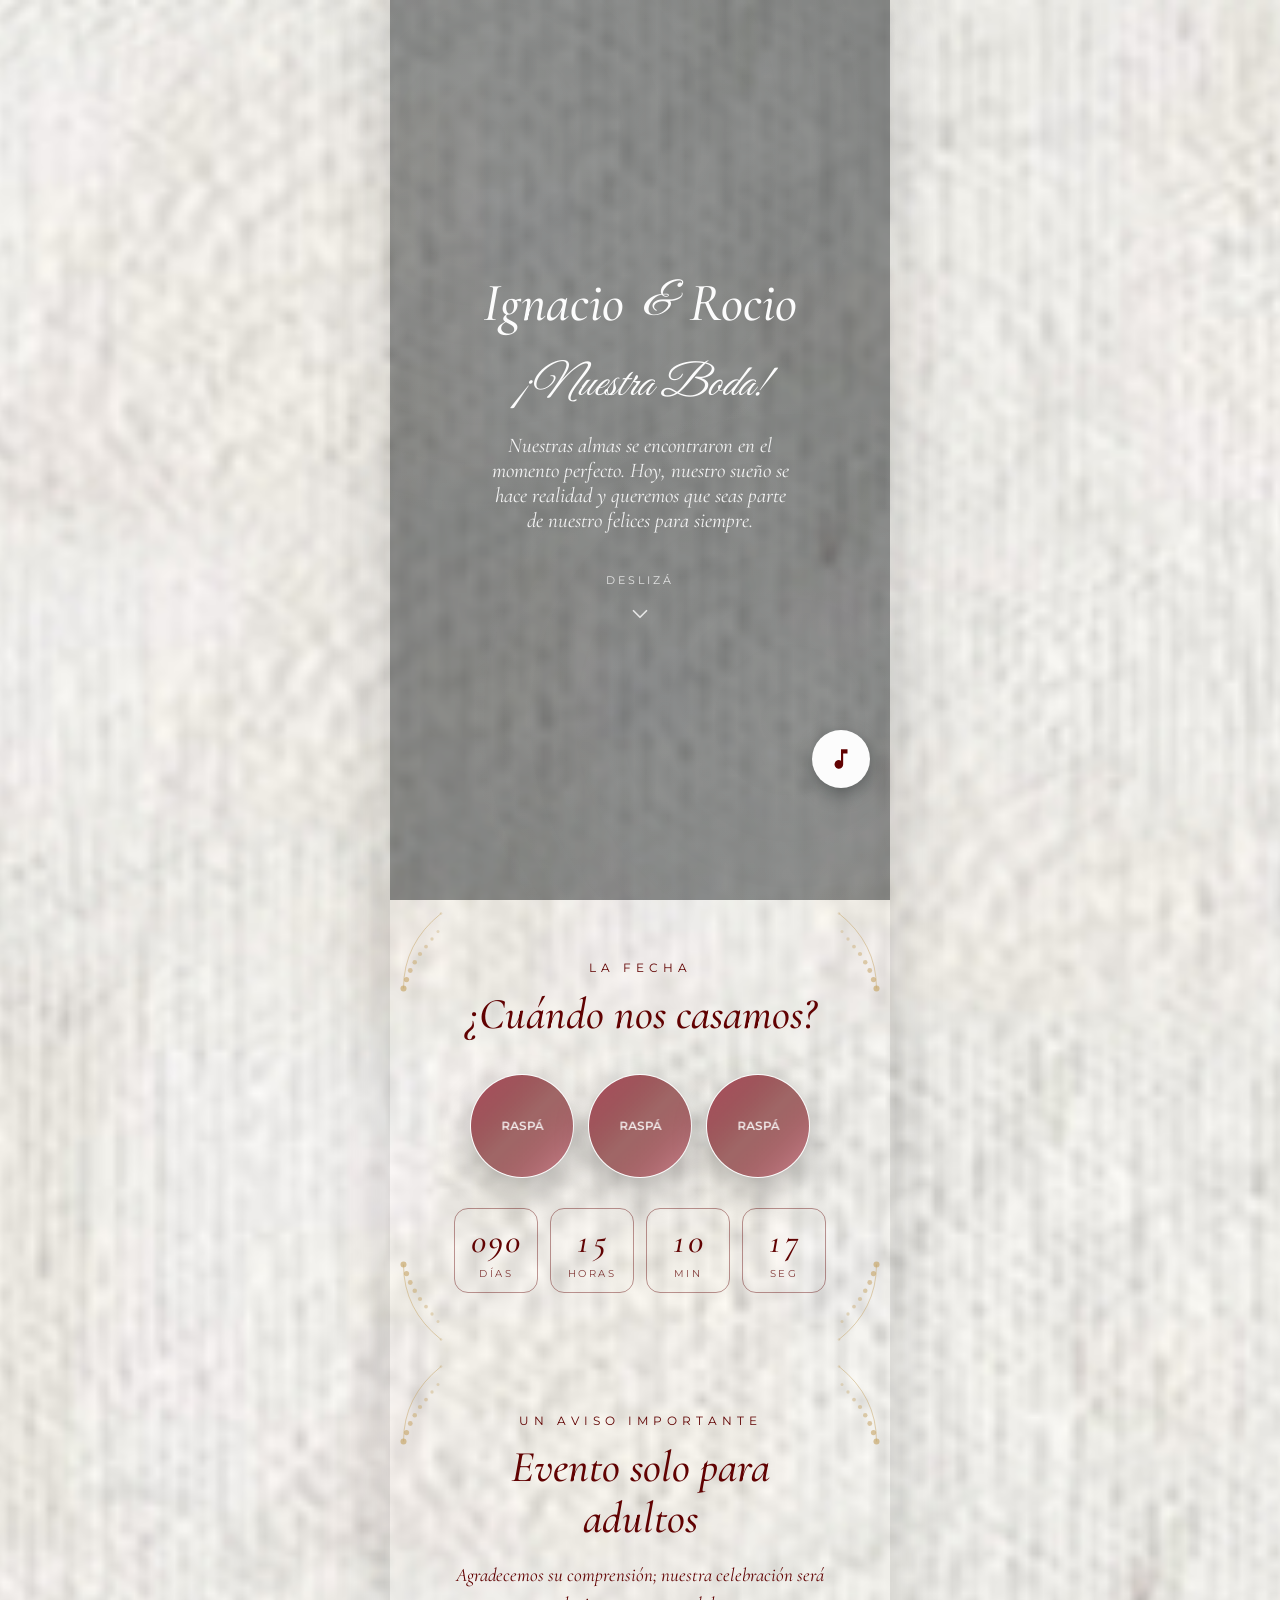
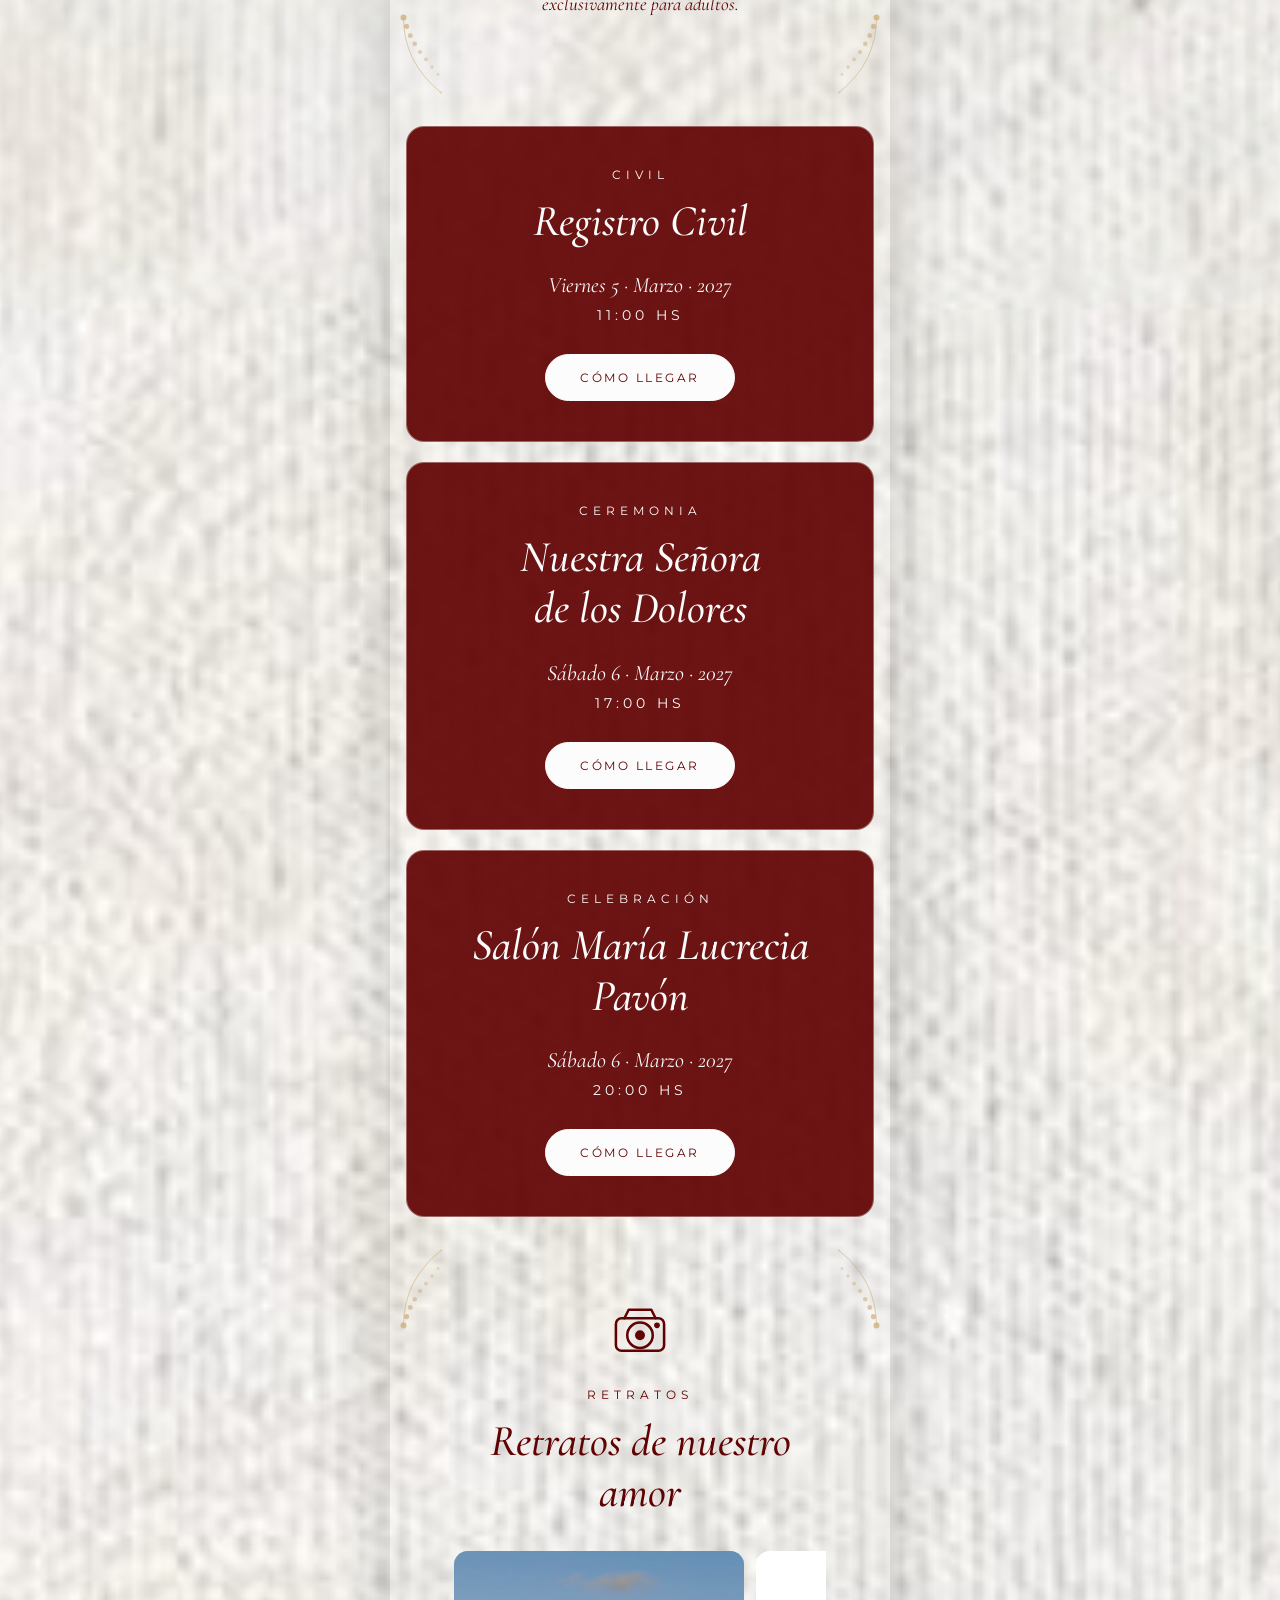
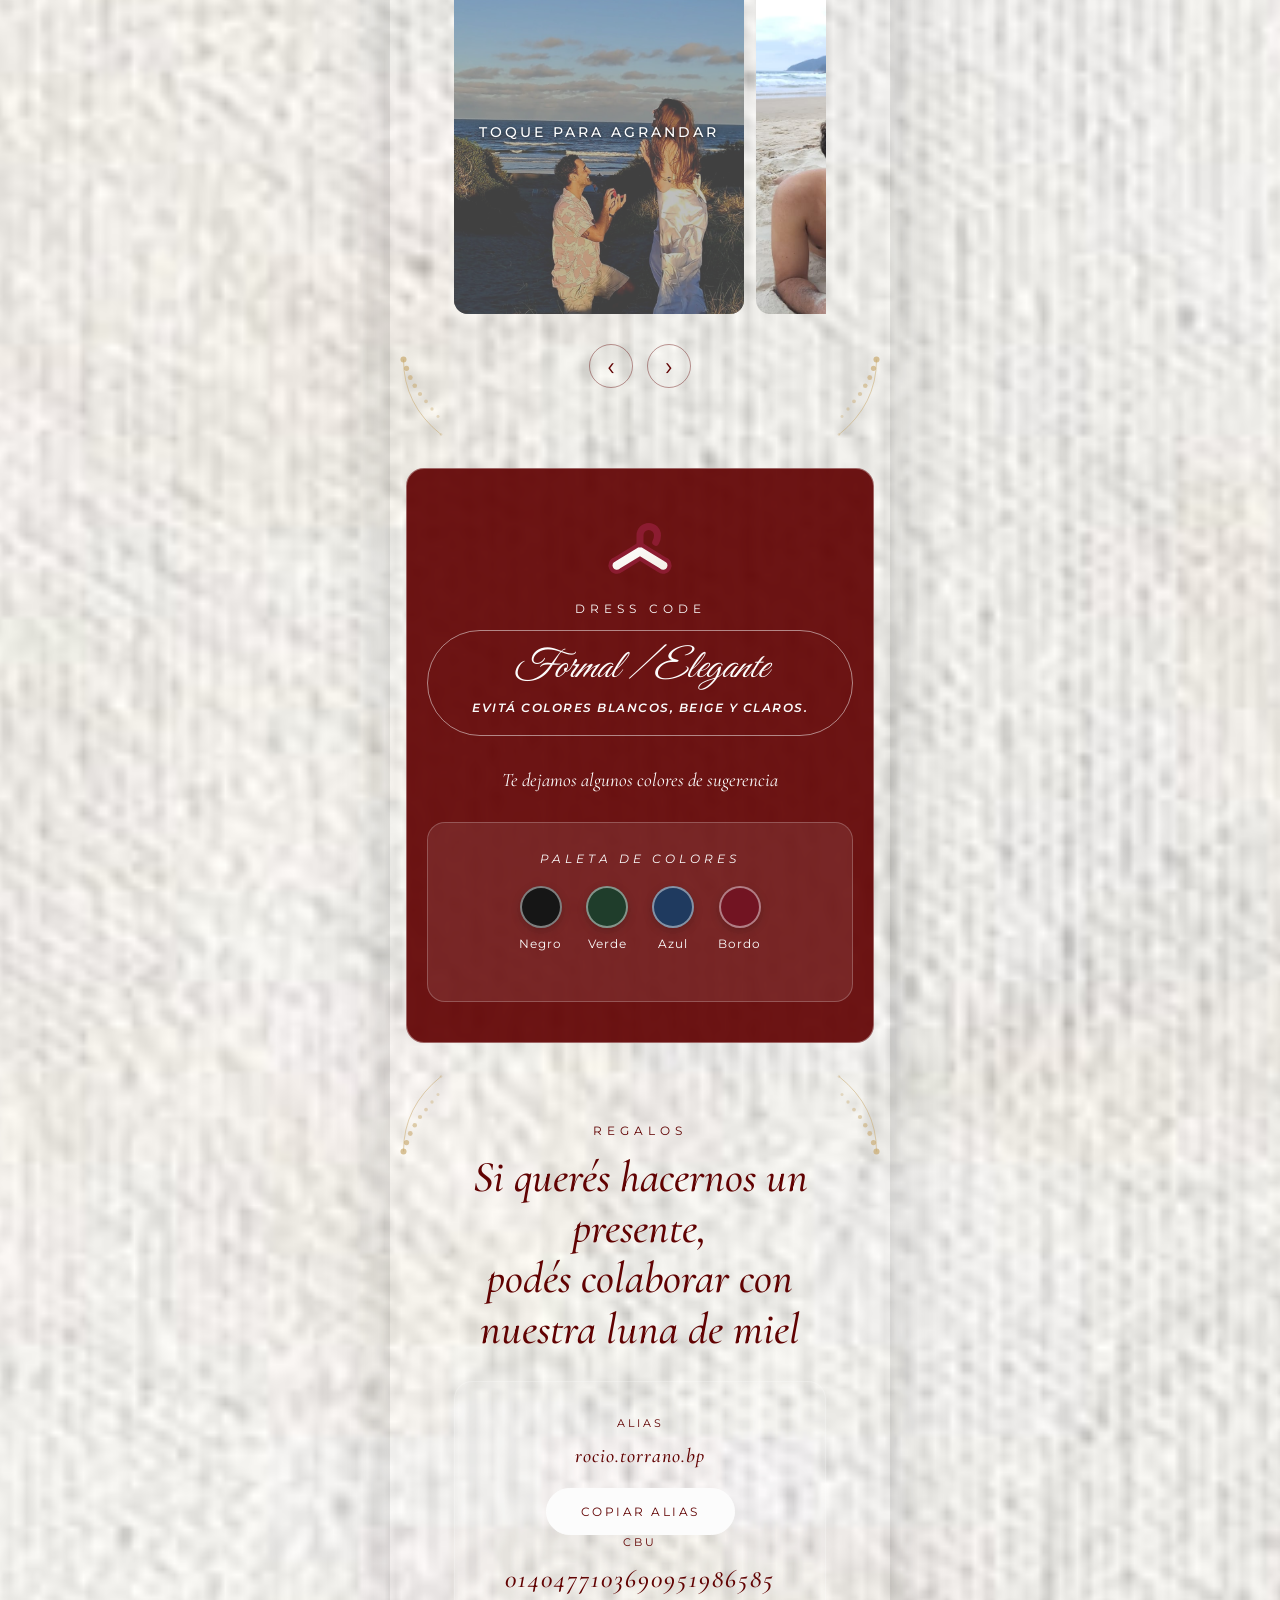
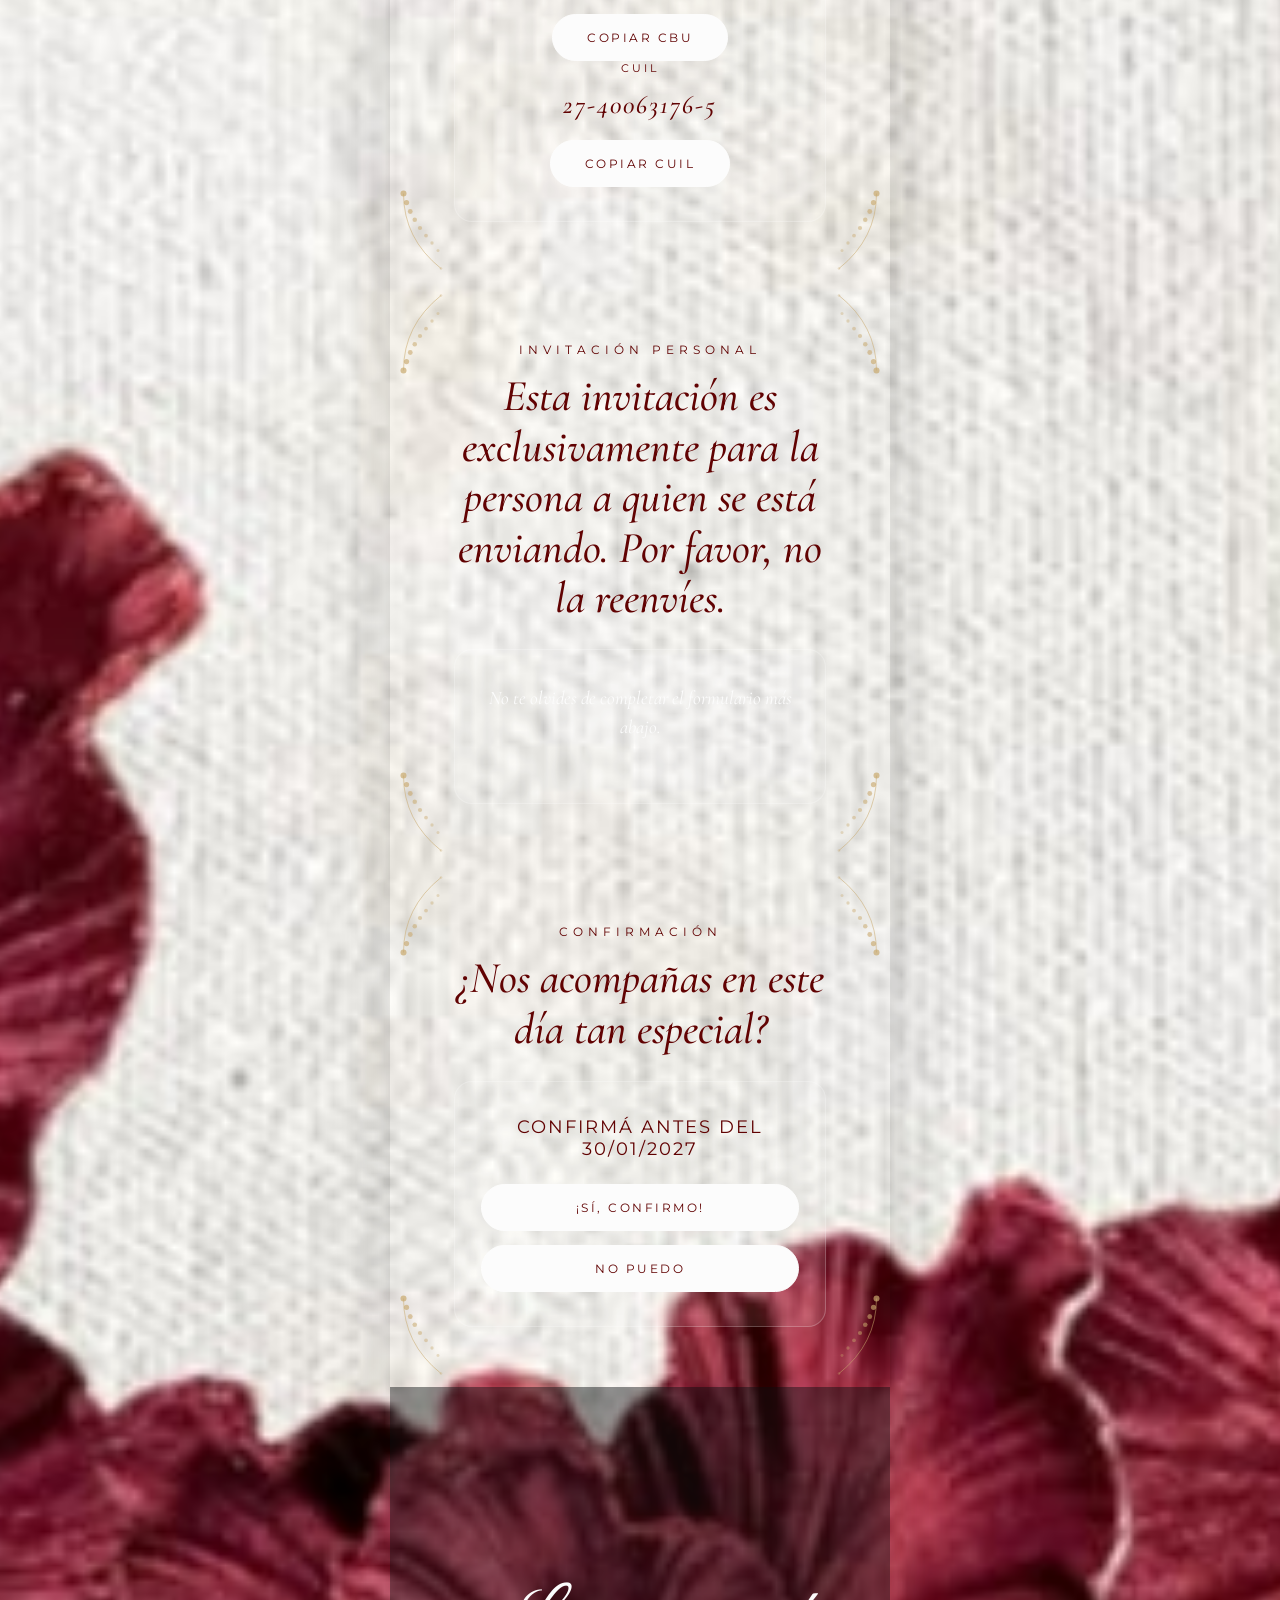
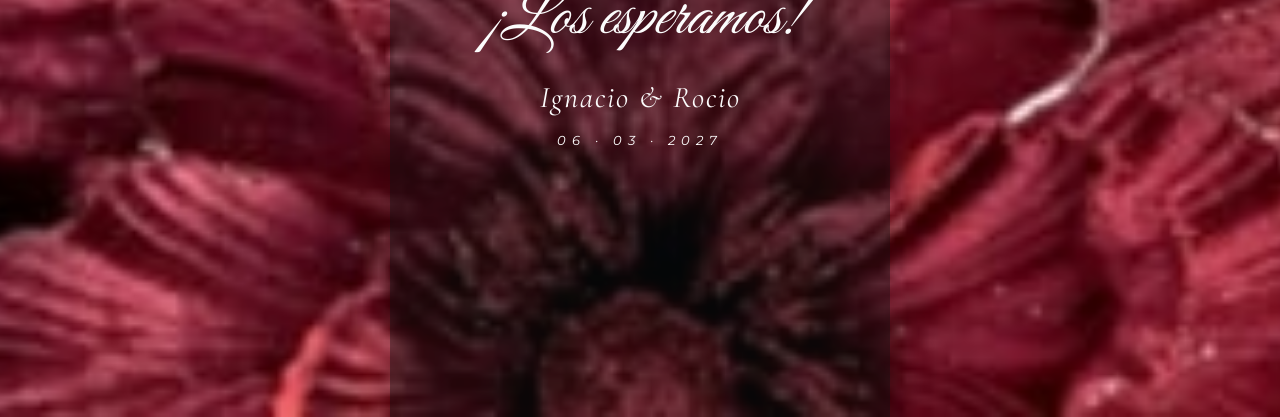
==== commit 9ceae7f2: "Iglesia 17hs y titulo Evento solo para adultos" ====
--- a/index.html
+++ b/index.html
@@ -88,7 +88,7 @@
   <section id="adultos" class="section dark">
     <div class="section-inner">
       <p class="section-eyebrow gold reveal">Un aviso importante</p>
-      <h2 class="section-title reveal">Evento para adultos</h2>
+      <h2 class="section-title reveal">Evento solo para adultos</h2>
       <p class="section-sub reveal">Agradecemos su comprensión; nuestra celebración será exclusivamente para adultos.</p>
     </div>
   </section>
@@ -113,7 +113,7 @@
       <h2 class="section-title reveal">Nuestra Señora<br />de los Dolores</h2>
       <div class="event-meta reveal">
         <p class="event-day">Sábado 6 · Marzo · 2027</p>
-        <p class="event-time">18:00 Hs</p>
+        <p class="event-time">17:00 Hs</p>
       </div>
       <a class="btn outline reveal" href="#" target="_blank" rel="noopener" data-placeholder="mapa-ceremonia">Cómo llegar</a>
     </div>
@@ -207,33 +207,10 @@
   <!-- ===== REGALOS ===== -->
   <section id="regalos" class="section cream" data-animate>
     <div class="section-inner">
-      <div class="icon-float">
-        <svg class="icon-anim icon-gift" viewBox="0 0 48 52" aria-hidden="true">
-          <defs>
-            <linearGradient id="gift-box" x1="0" y1="0" x2="1" y2="1">
-              <stop offset="0" stop-color="#ffffff" />
-              <stop offset="1" stop-color="#f2eee4" />
-            </linearGradient>
-            <linearGradient id="gift-lid" x1="0" y1="0" x2="0" y2="1">
-              <stop offset="0" stop-color="#ffffff" />
-              <stop offset="1" stop-color="#e8ddcc" />
-            </linearGradient>
-          </defs>
-          <rect x="10" y="24" width="28" height="22" rx="2" fill="url(#gift-box)" stroke="#8c1c31" stroke-width="1.2" />
-          <rect x="8" y="18" width="32" height="7" rx="2" fill="url(#gift-lid)" stroke="#8c1c31" stroke-width="1.2" />
-          <rect x="22.5" y="15" width="3" height="31" fill="#8c1c31" />
-          <rect x="10" y="20.5" width="28" height="3" fill="#8c1c31" opacity="0.9" />
-          <path d="M24 18 C24 10 12 10 12 18 C12 24 24 22 24 18 Z" fill="#8c1c31" />
-          <path d="M24 18 C24 10 36 10 36 18 C36 24 24 22 24 18 Z" fill="#8c1c31" />
-          <path d="M24 18 L24 35" stroke="#610202" stroke-width="2" />
-          <circle cx="24" cy="18" r="3.2" fill="#610202" />
-          <path class="gift-spark" d="M14 35 l1.3 3 3 1.3 -3 1.3 -1.3 3 -1.3 -3 -3 -1.3 3 -1.3 Z" fill="#8c1c31" />
-        </svg>
-      </div>
-      <p class="section-eyebrow reveal">Regalos</p>
-      <p class="section-sub reveal">Si querés hacernos un presente, podés colaborar con nuestra luna de miel</p>
-
-      <div class="panel panel-gift panel-open" id="gift-panel">
+      <p class="section-eyebrow gold reveal">Regalos</p>
+      <h2 class="section-title reveal">Si querés hacernos un presente,<br />podés colaborar con nuestra luna de miel</h2>
+
+      <div class="confirm-card reveal">
         <p class="gift-label">Alias</p>
         <p class="gift-account gift-small" id="gift-alias">Cargando&hellip;</p>
         <button class="btn solid copy-btn" data-copy="gift-alias">Copiar alias</button>
@@ -252,16 +229,11 @@
   <!-- ===== INVITACIÓN EXCLUSIVA ===== -->
   <section id="exclusiva" class="section cream" data-animate>
     <div class="section-inner">
-      <div class="icon-float">
-        <svg class="icon-lock" viewBox="0 0 48 48" fill="none" stroke="currentColor" stroke-width="1.8" stroke-linecap="round" stroke-linejoin="round" aria-hidden="true">
-          <rect x="10" y="21" width="28" height="20" rx="4" />
-          <path d="M17 21v-6a7 7 0 0 1 14 0v6" />
-          <circle cx="24" cy="31" r="3" />
-        </svg>
-      </div>
-      <p class="section-eyebrow reveal">Invitación personal</p>
-      <p class="section-sub reveal">Esta invitación es exclusivamente para la persona a quien se está enviando. Por favor, no la reenvíes.</p>
-      <p class="section-sub reveal">No te olvides de completar el formulario más abajo.</p>
+      <p class="section-eyebrow gold reveal">Invitación personal</p>
+      <h2 class="section-title reveal">Esta invitación es exclusivamente para la persona a quien se está enviando. Por favor, no la reenvíes.</h2>
+      <div class="confirm-card reveal">
+        <p class="section-sub reveal">No te olvides de completar el formulario más abajo.</p>
+      </div>
     </div>
   </section>
 
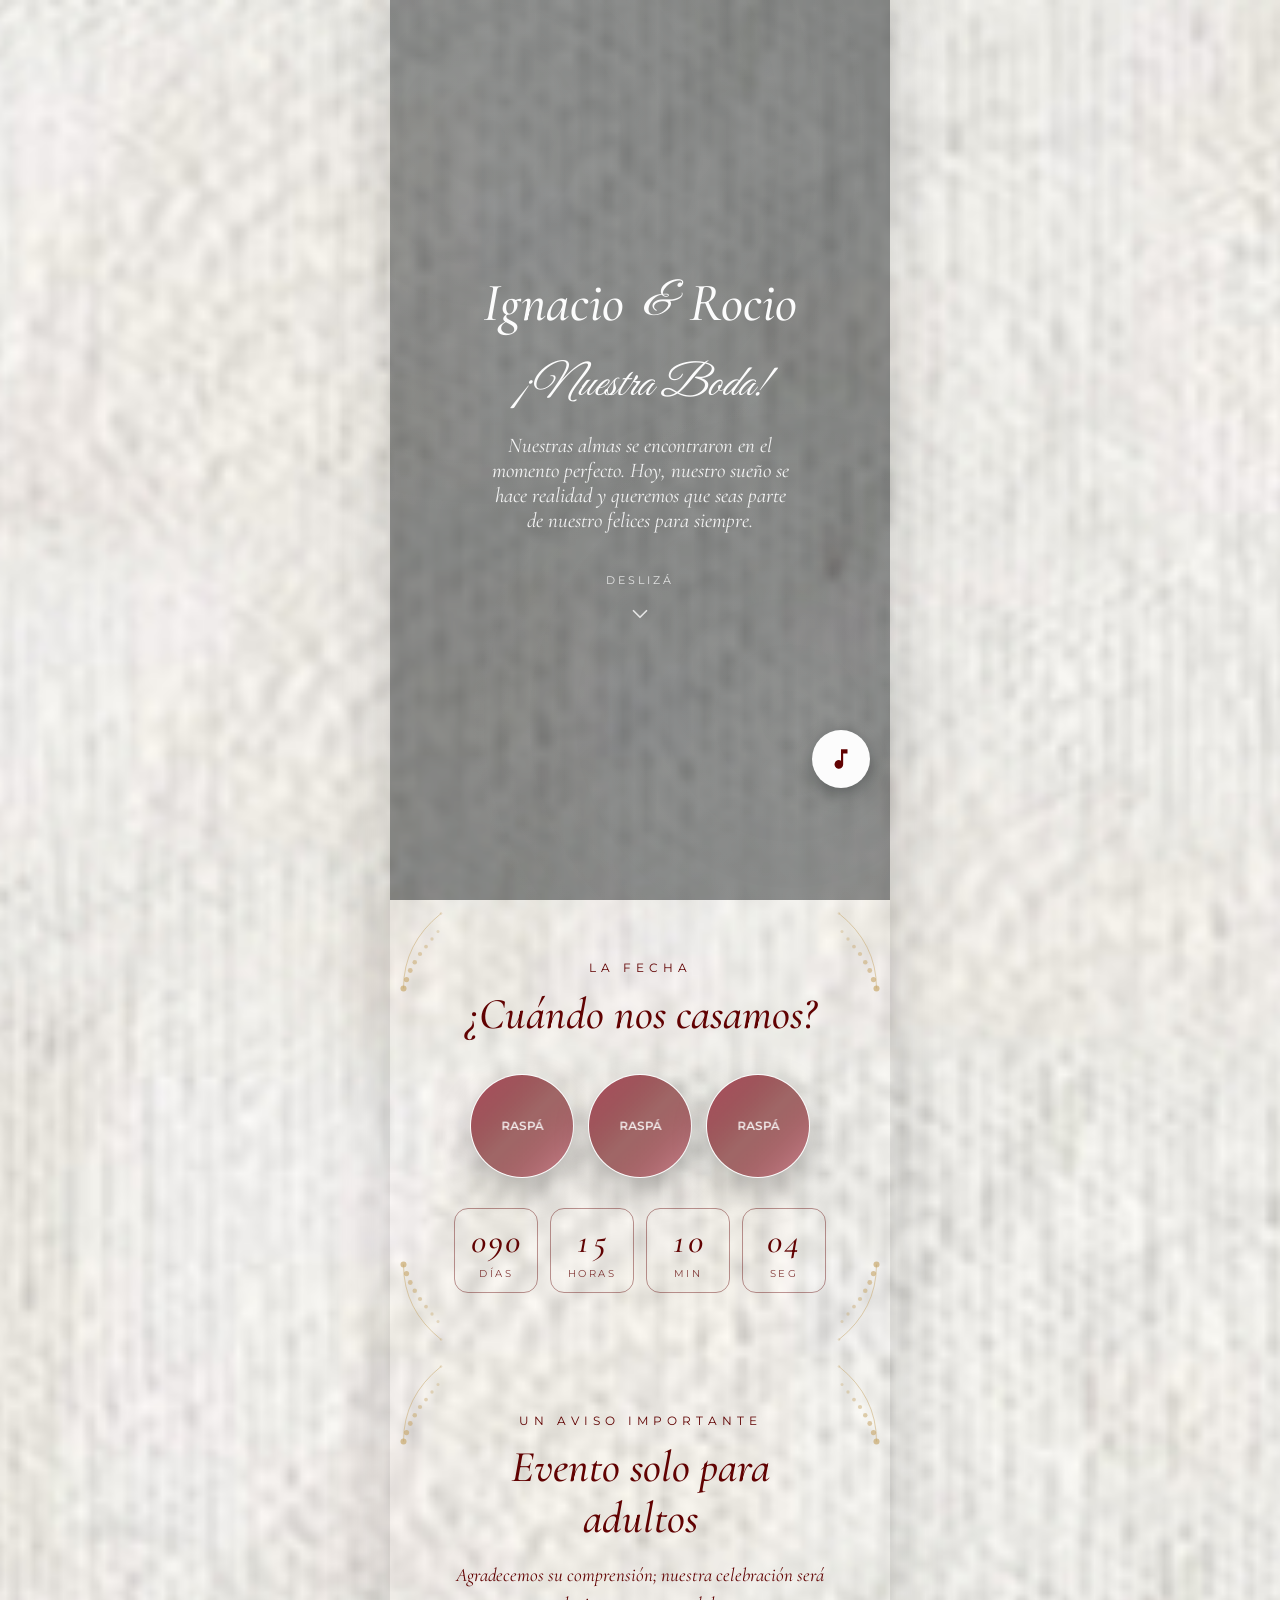
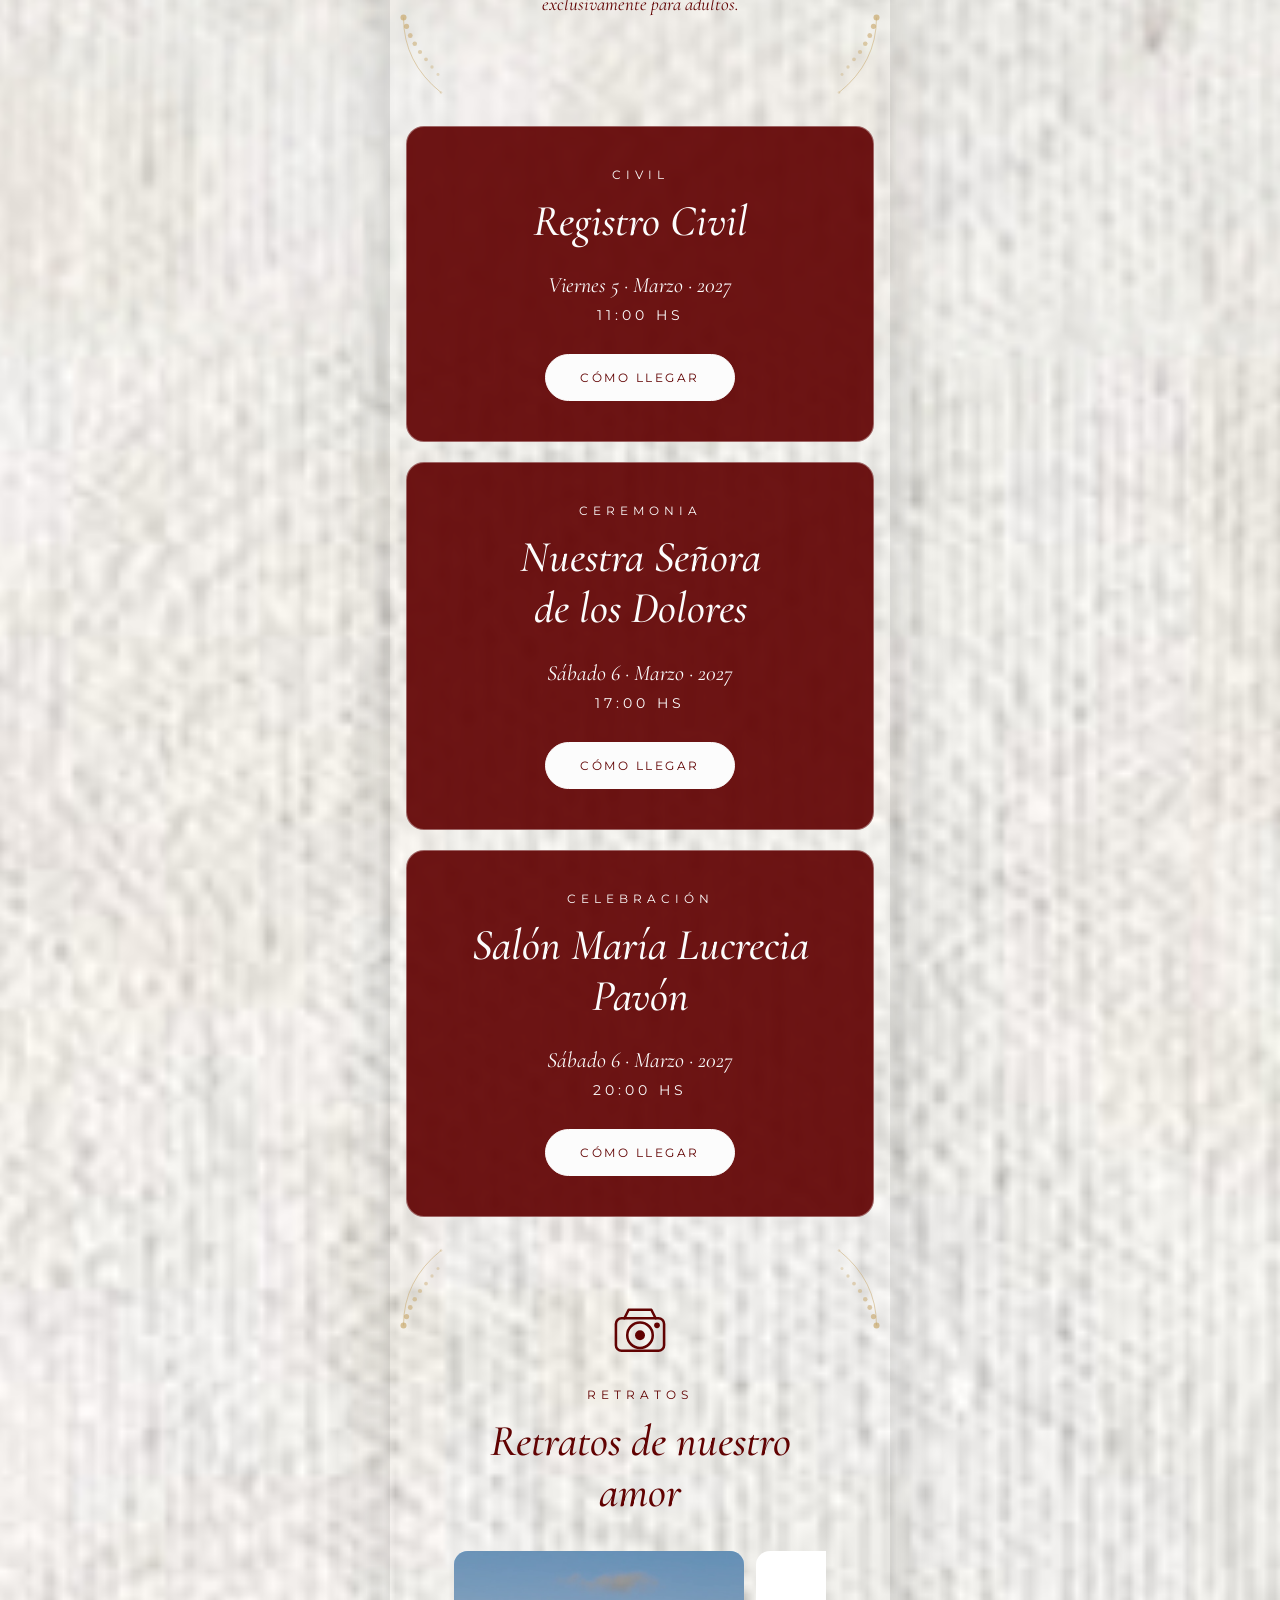
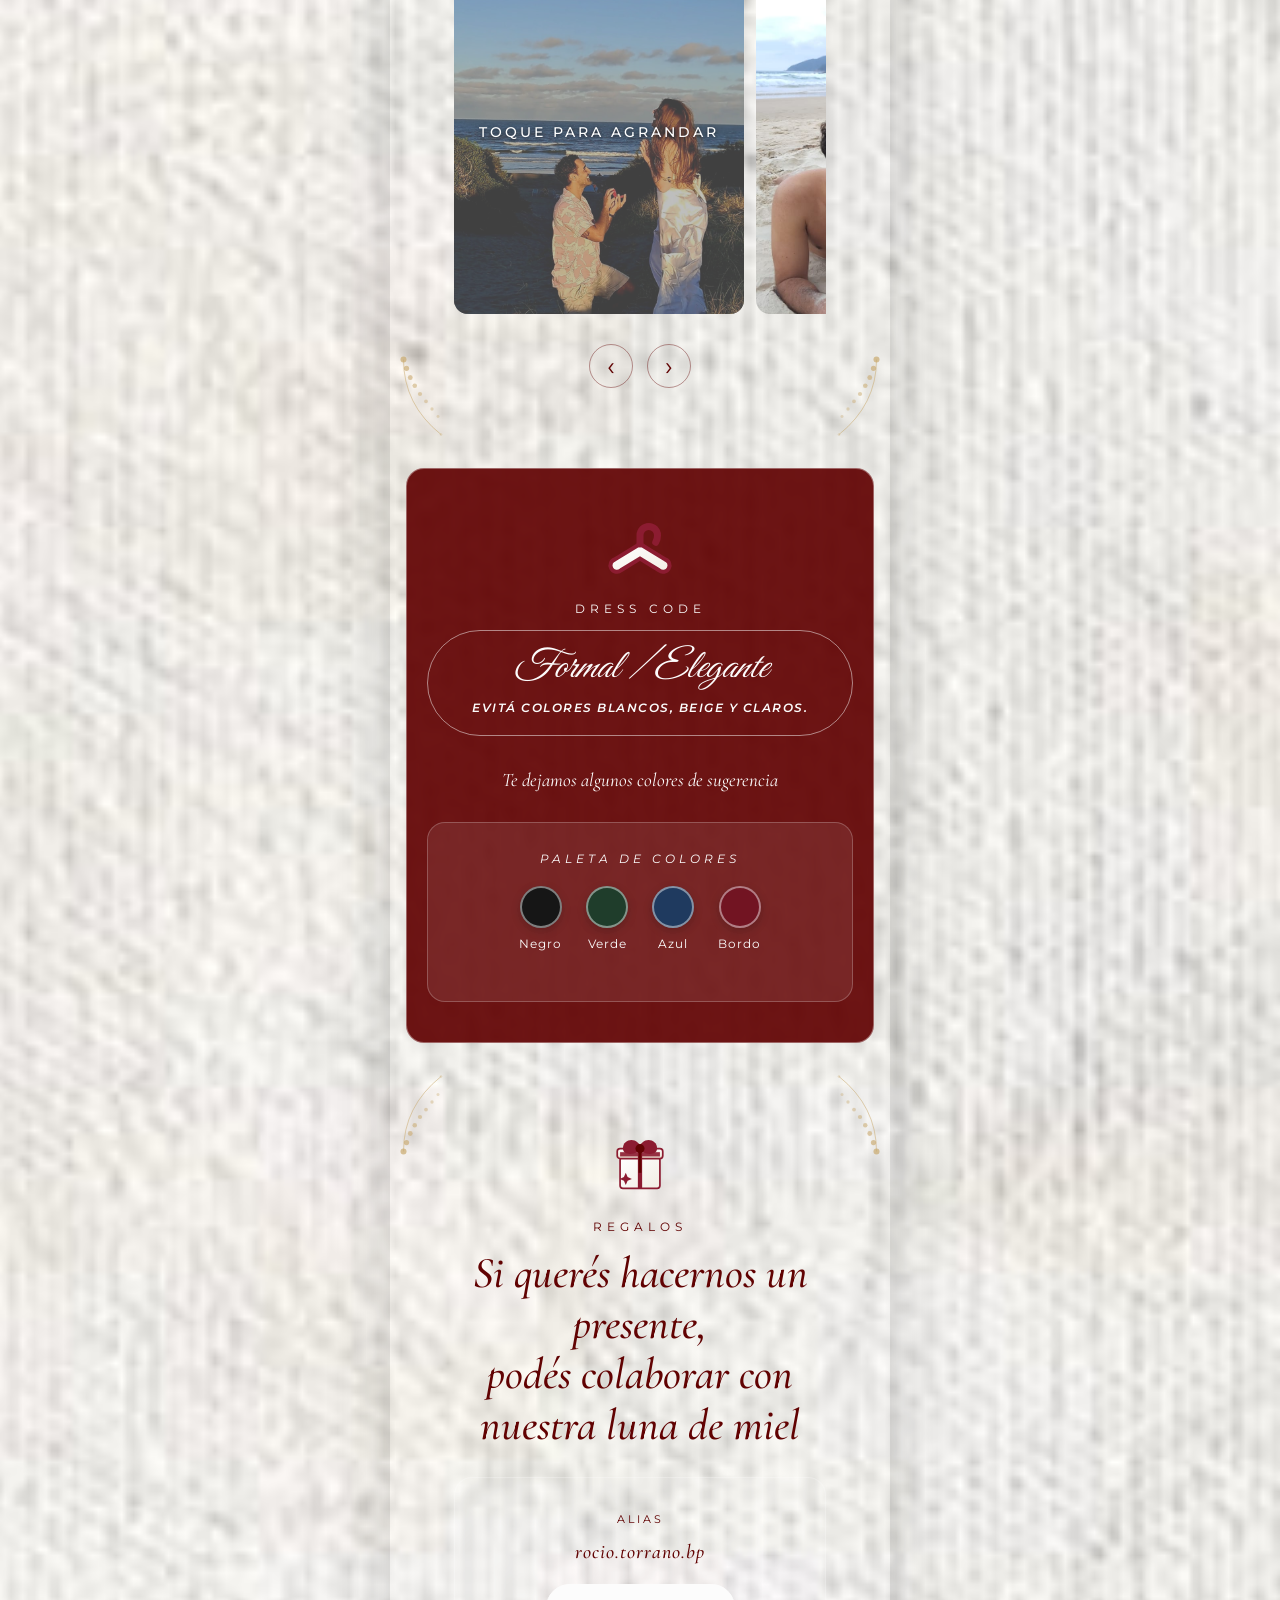
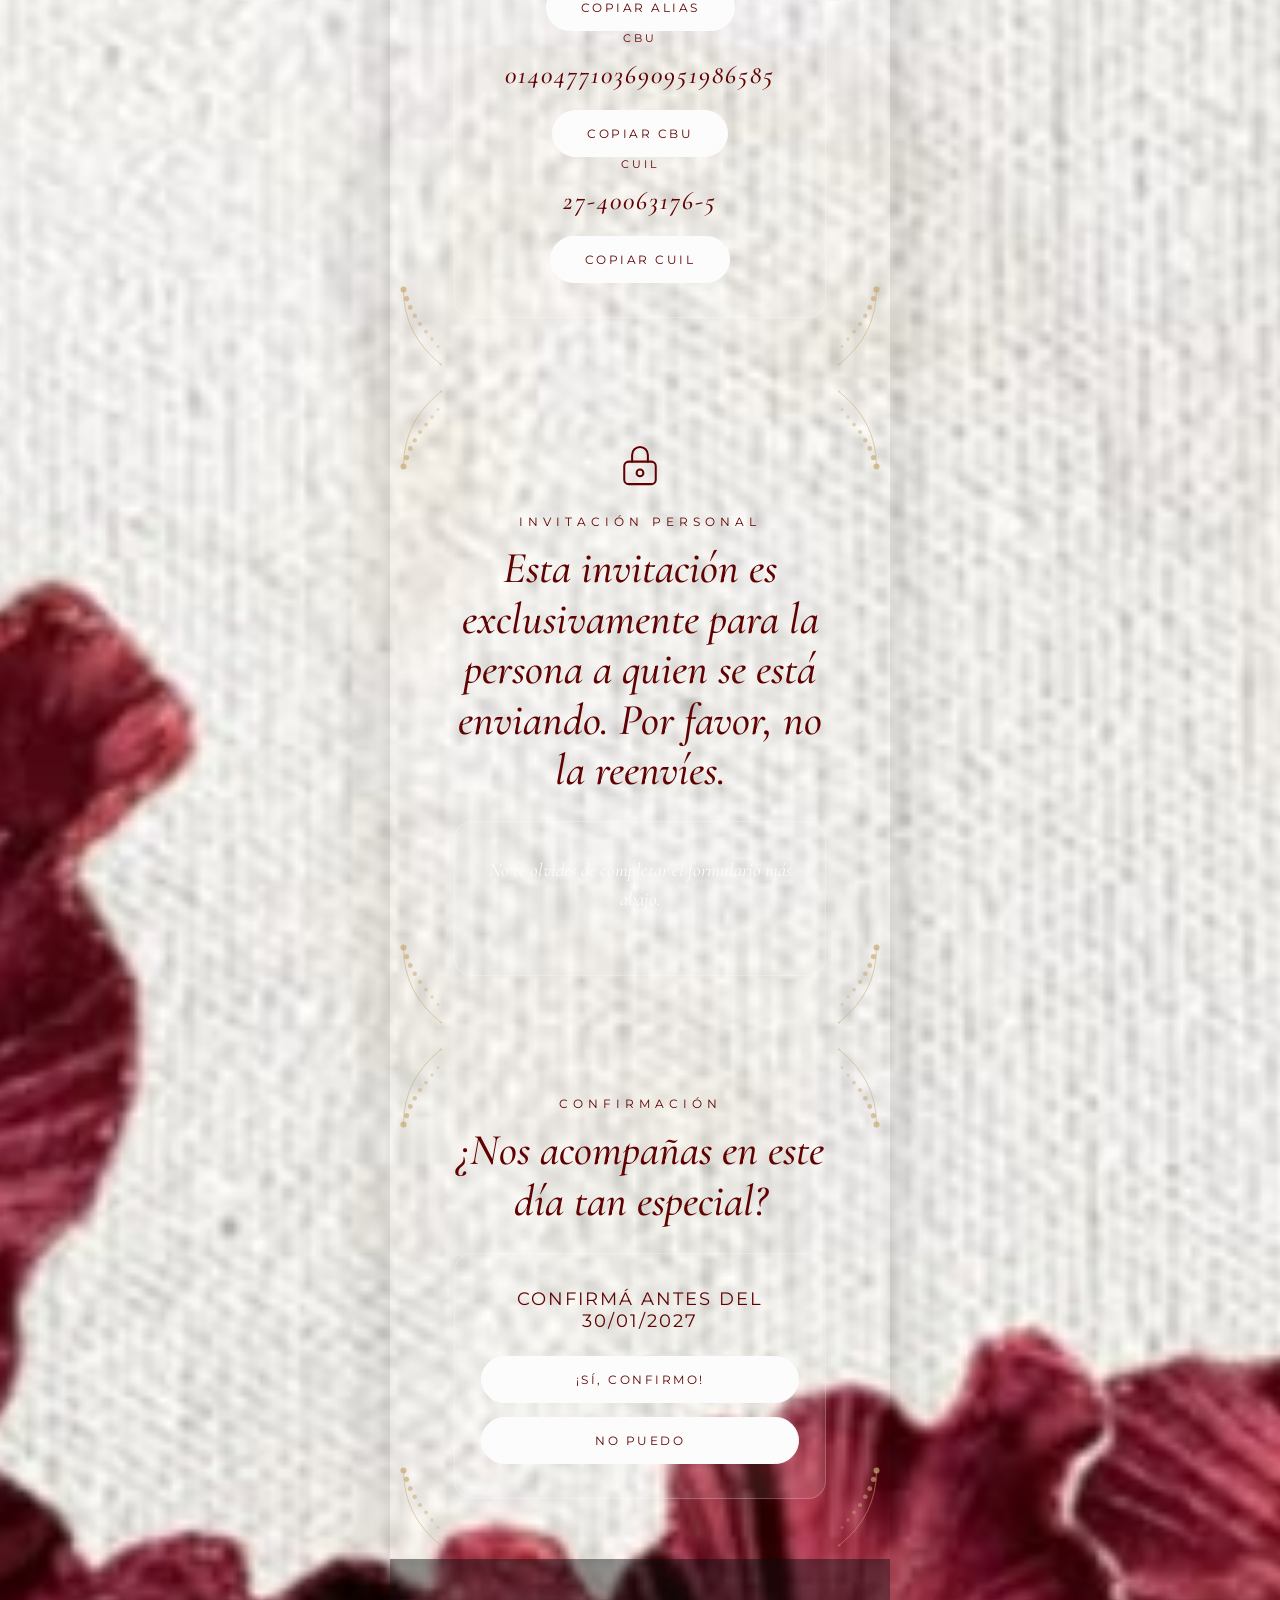
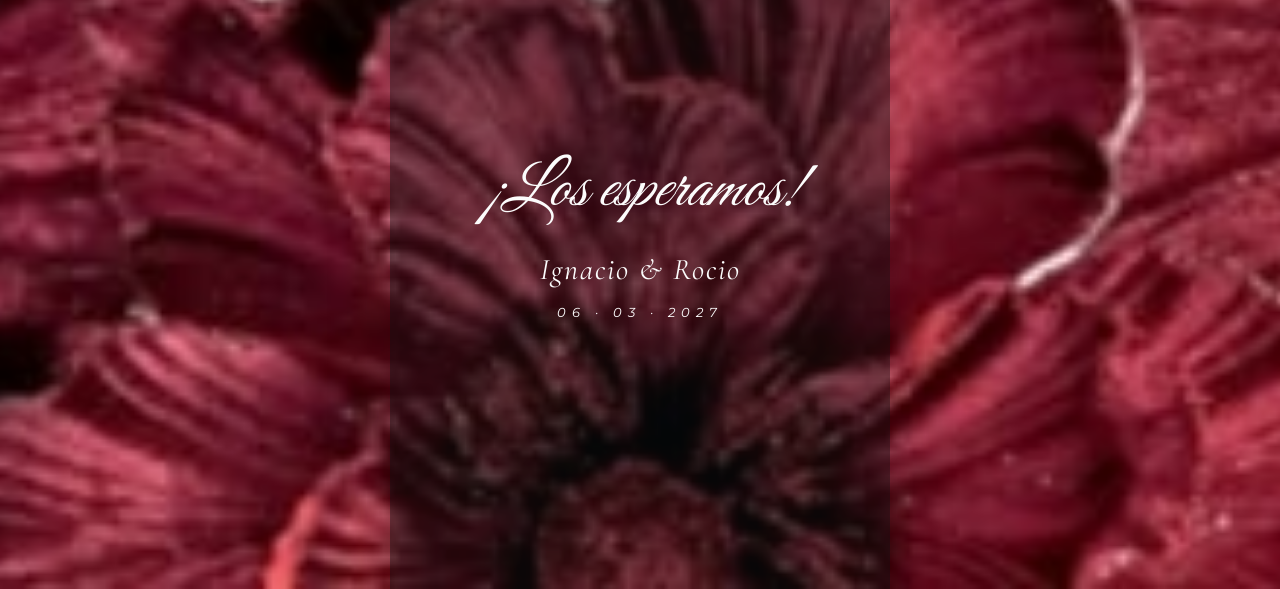
==== commit 921e3d15: "Restaurar iconos de regalo y candado" ====
--- a/index.html
+++ b/index.html
@@ -207,6 +207,29 @@
   <!-- ===== REGALOS ===== -->
   <section id="regalos" class="section cream" data-animate>
     <div class="section-inner">
+      <div class="icon-float">
+        <svg class="icon-anim icon-gift" viewBox="0 0 48 52" aria-hidden="true">
+          <defs>
+            <linearGradient id="gift-box" x1="0" y1="0" x2="1" y2="1">
+              <stop offset="0" stop-color="#ffffff" />
+              <stop offset="1" stop-color="#f2eee4" />
+            </linearGradient>
+            <linearGradient id="gift-lid" x1="0" y1="0" x2="0" y2="1">
+              <stop offset="0" stop-color="#ffffff" />
+              <stop offset="1" stop-color="#e8ddcc" />
+            </linearGradient>
+          </defs>
+          <rect x="10" y="24" width="28" height="22" rx="2" fill="url(#gift-box)" stroke="#8c1c31" stroke-width="1.2" />
+          <rect x="8" y="18" width="32" height="7" rx="2" fill="url(#gift-lid)" stroke="#8c1c31" stroke-width="1.2" />
+          <rect x="22.5" y="15" width="3" height="31" fill="#8c1c31" />
+          <rect x="10" y="20.5" width="28" height="3" fill="#8c1c31" opacity="0.9" />
+          <path d="M24 18 C24 10 12 10 12 18 C12 24 24 22 24 18 Z" fill="#8c1c31" />
+          <path d="M24 18 C24 10 36 10 36 18 C36 24 24 22 24 18 Z" fill="#8c1c31" />
+          <path d="M24 18 L24 35" stroke="#610202" stroke-width="2" />
+          <circle cx="24" cy="18" r="3.2" fill="#610202" />
+          <path class="gift-spark" d="M14 35 l1.3 3 3 1.3 -3 1.3 -1.3 3 -1.3 -3 -3 -1.3 3 -1.3 Z" fill="#8c1c31" />
+        </svg>
+      </div>
       <p class="section-eyebrow gold reveal">Regalos</p>
       <h2 class="section-title reveal">Si querés hacernos un presente,<br />podés colaborar con nuestra luna de miel</h2>
 
@@ -229,6 +252,13 @@
   <!-- ===== INVITACIÓN EXCLUSIVA ===== -->
   <section id="exclusiva" class="section cream" data-animate>
     <div class="section-inner">
+      <div class="icon-float">
+        <svg class="icon-lock" viewBox="0 0 48 48" fill="none" stroke="currentColor" stroke-width="1.8" stroke-linecap="round" stroke-linejoin="round" aria-hidden="true">
+          <rect x="10" y="21" width="28" height="20" rx="4" />
+          <path d="M17 21v-6a7 7 0 0 1 14 0v6" />
+          <circle cx="24" cy="31" r="3" />
+        </svg>
+      </div>
       <p class="section-eyebrow gold reveal">Invitación personal</p>
       <h2 class="section-title reveal">Esta invitación es exclusivamente para la persona a quien se está enviando. Por favor, no la reenvíes.</h2>
       <div class="confirm-card reveal">
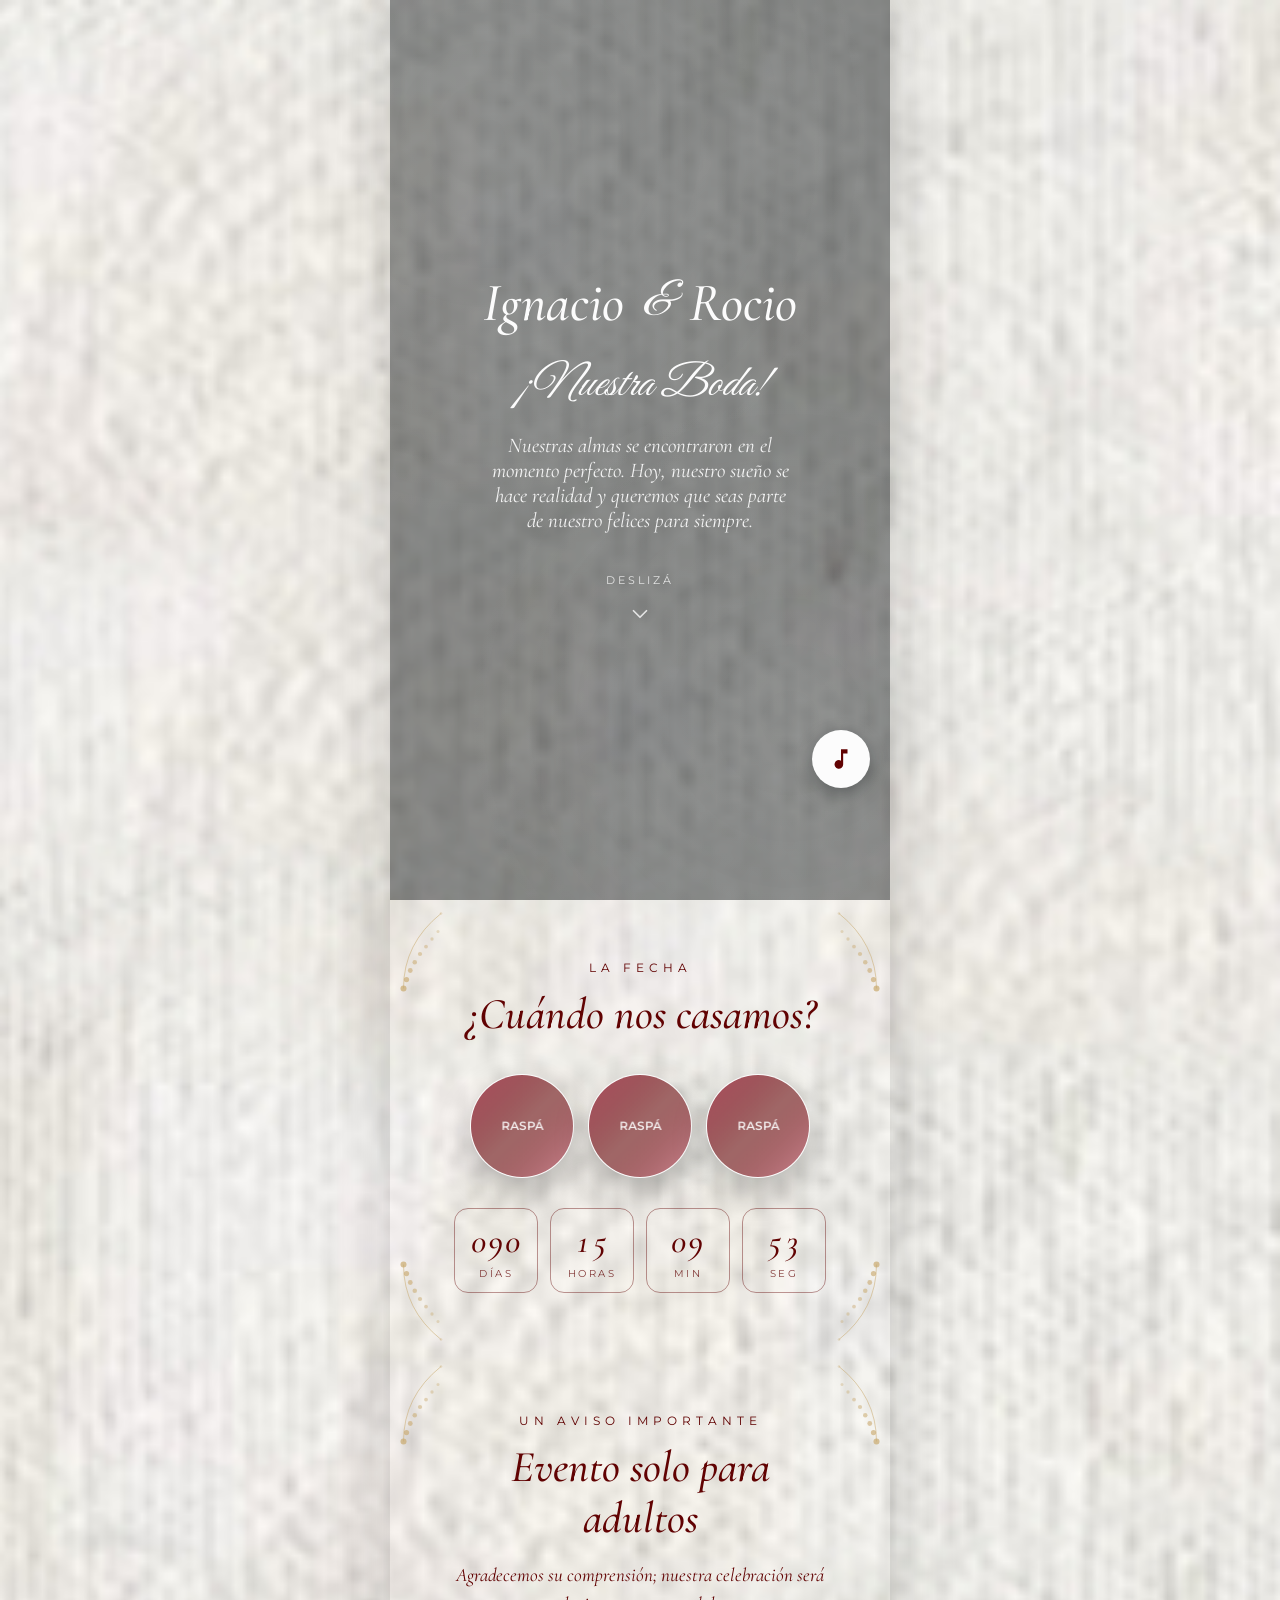
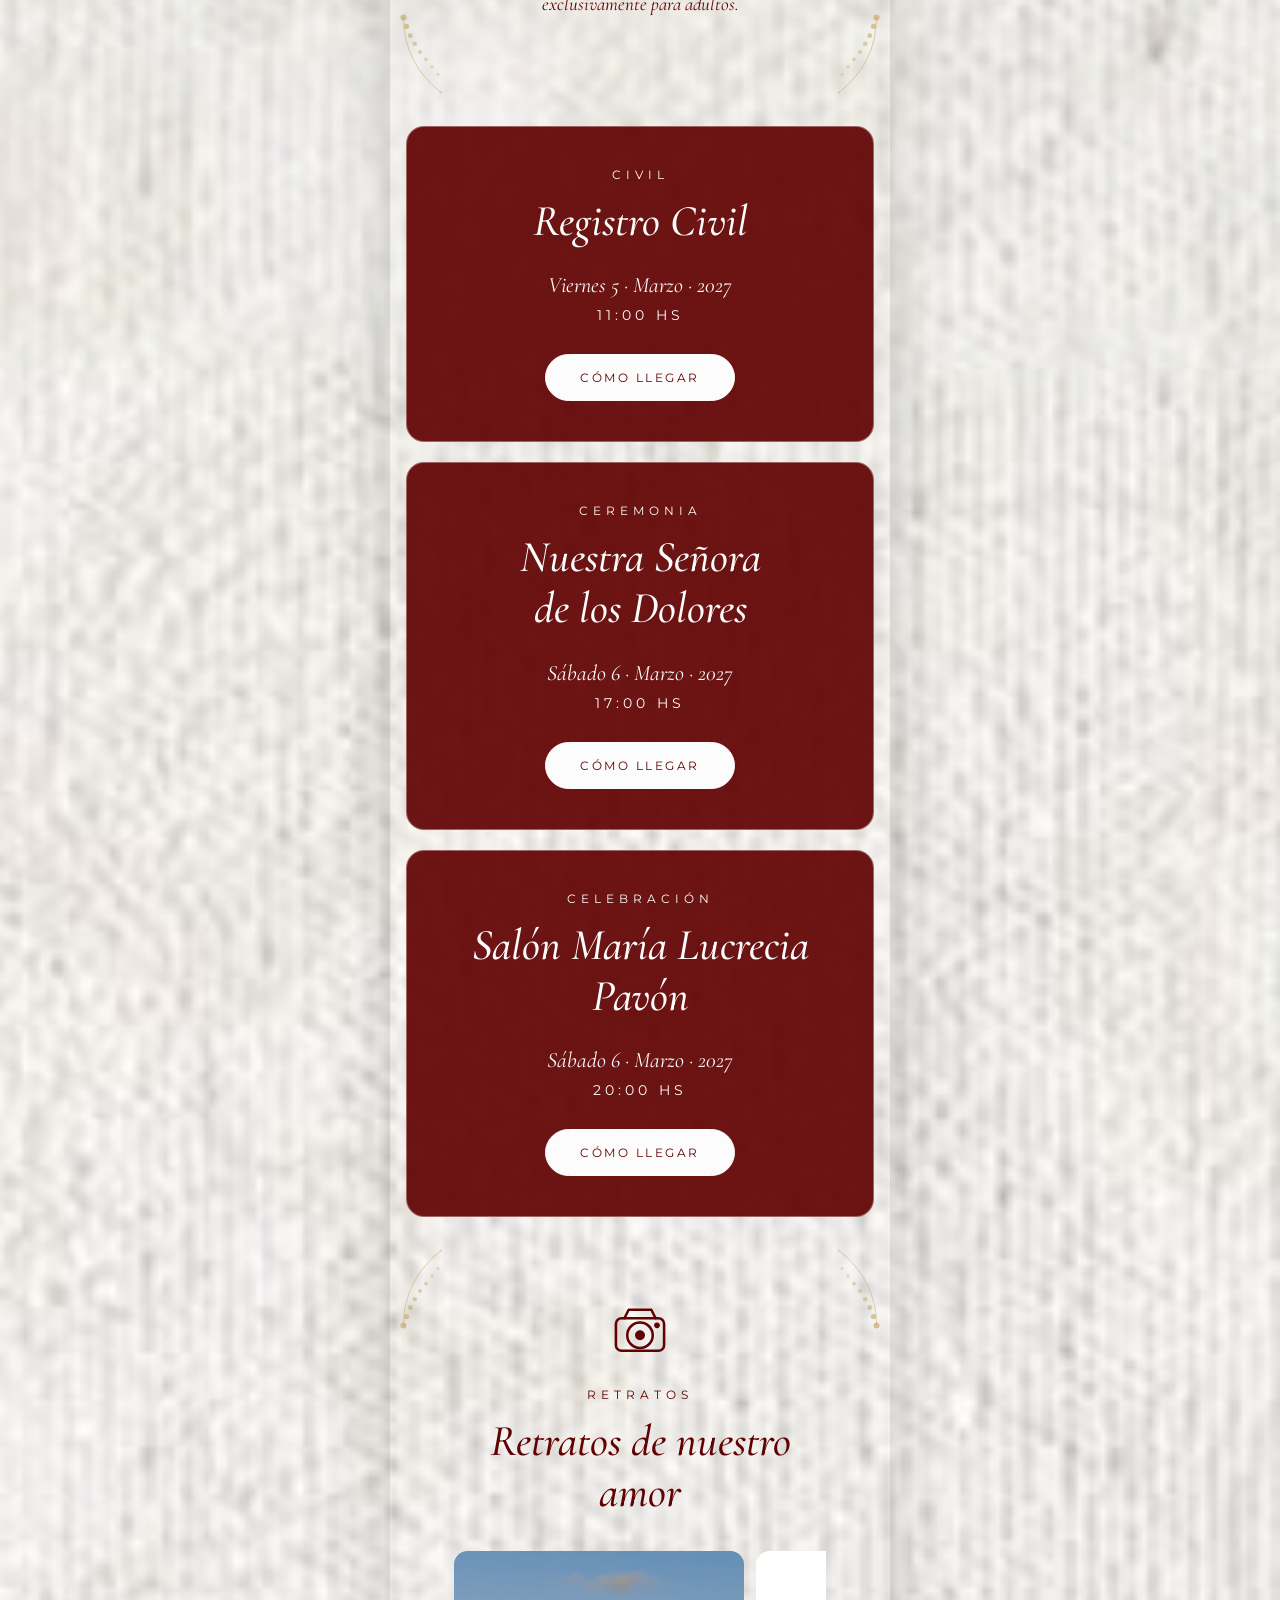
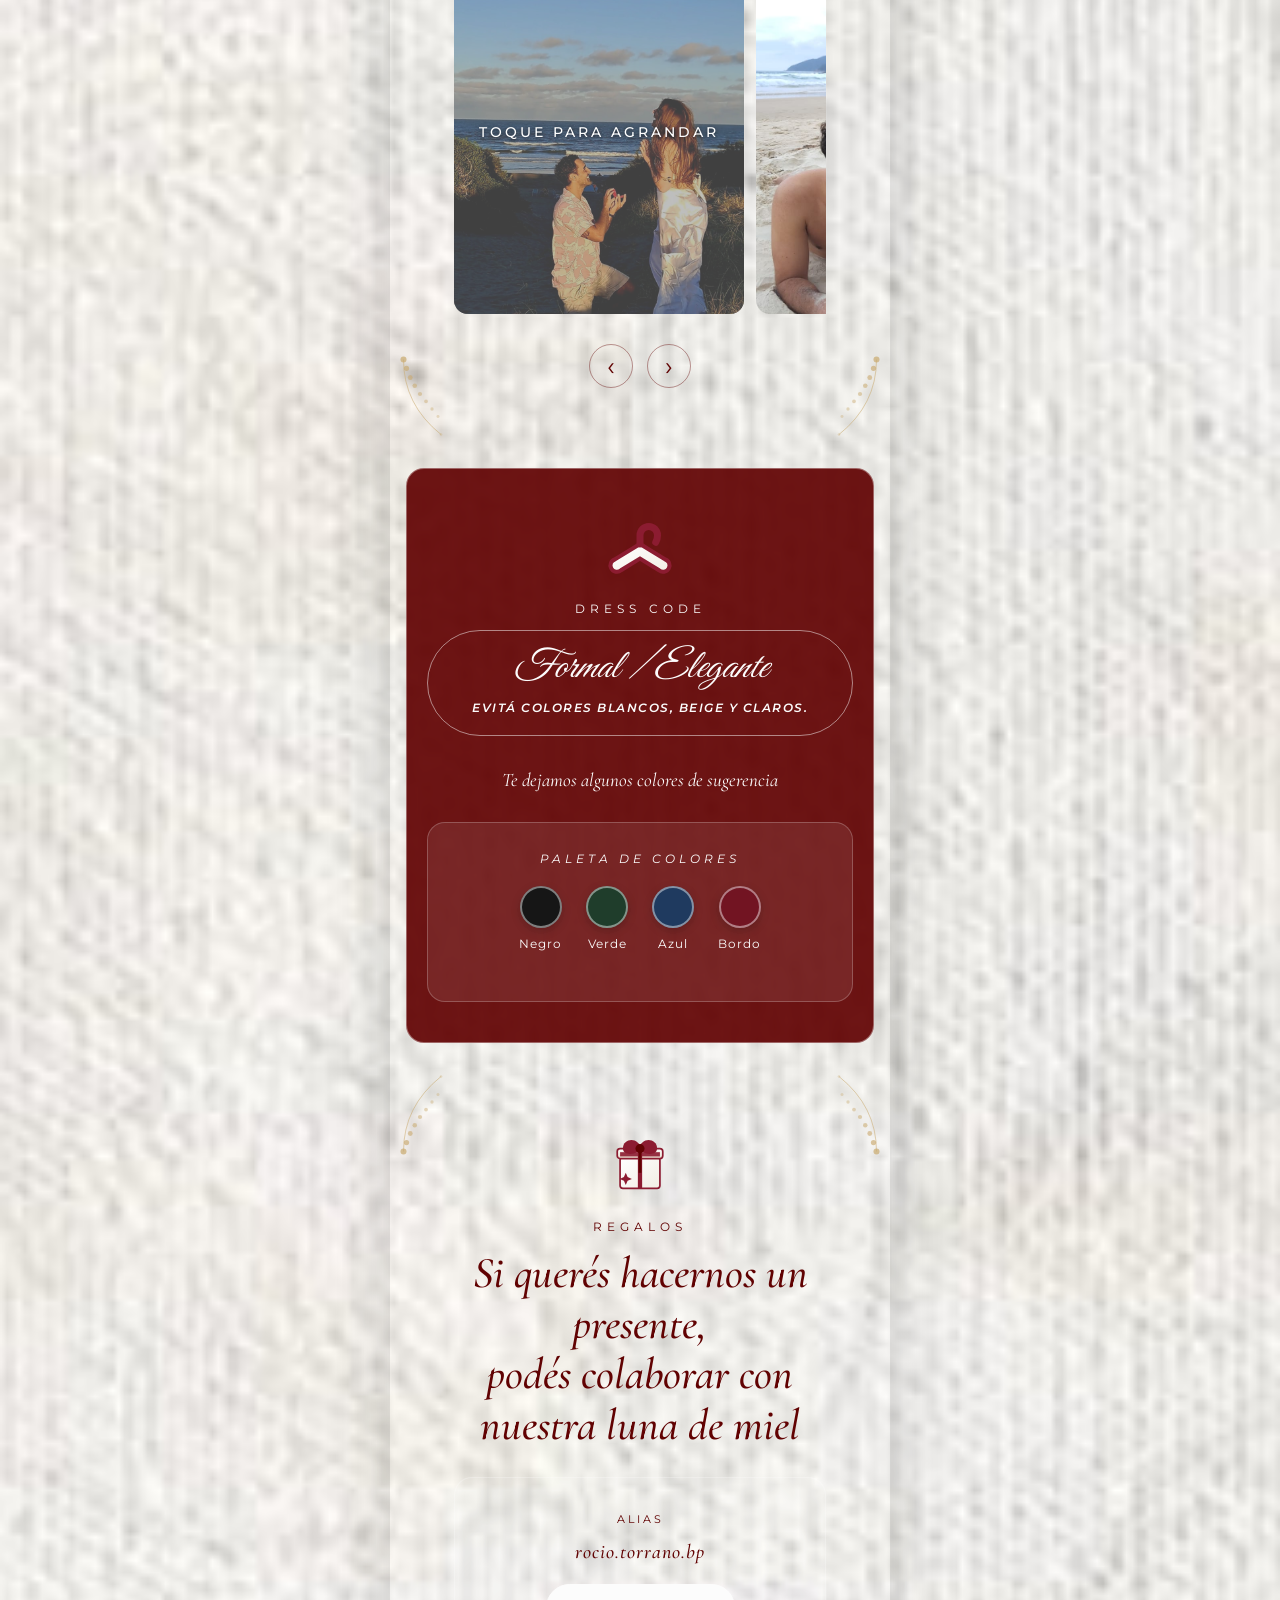
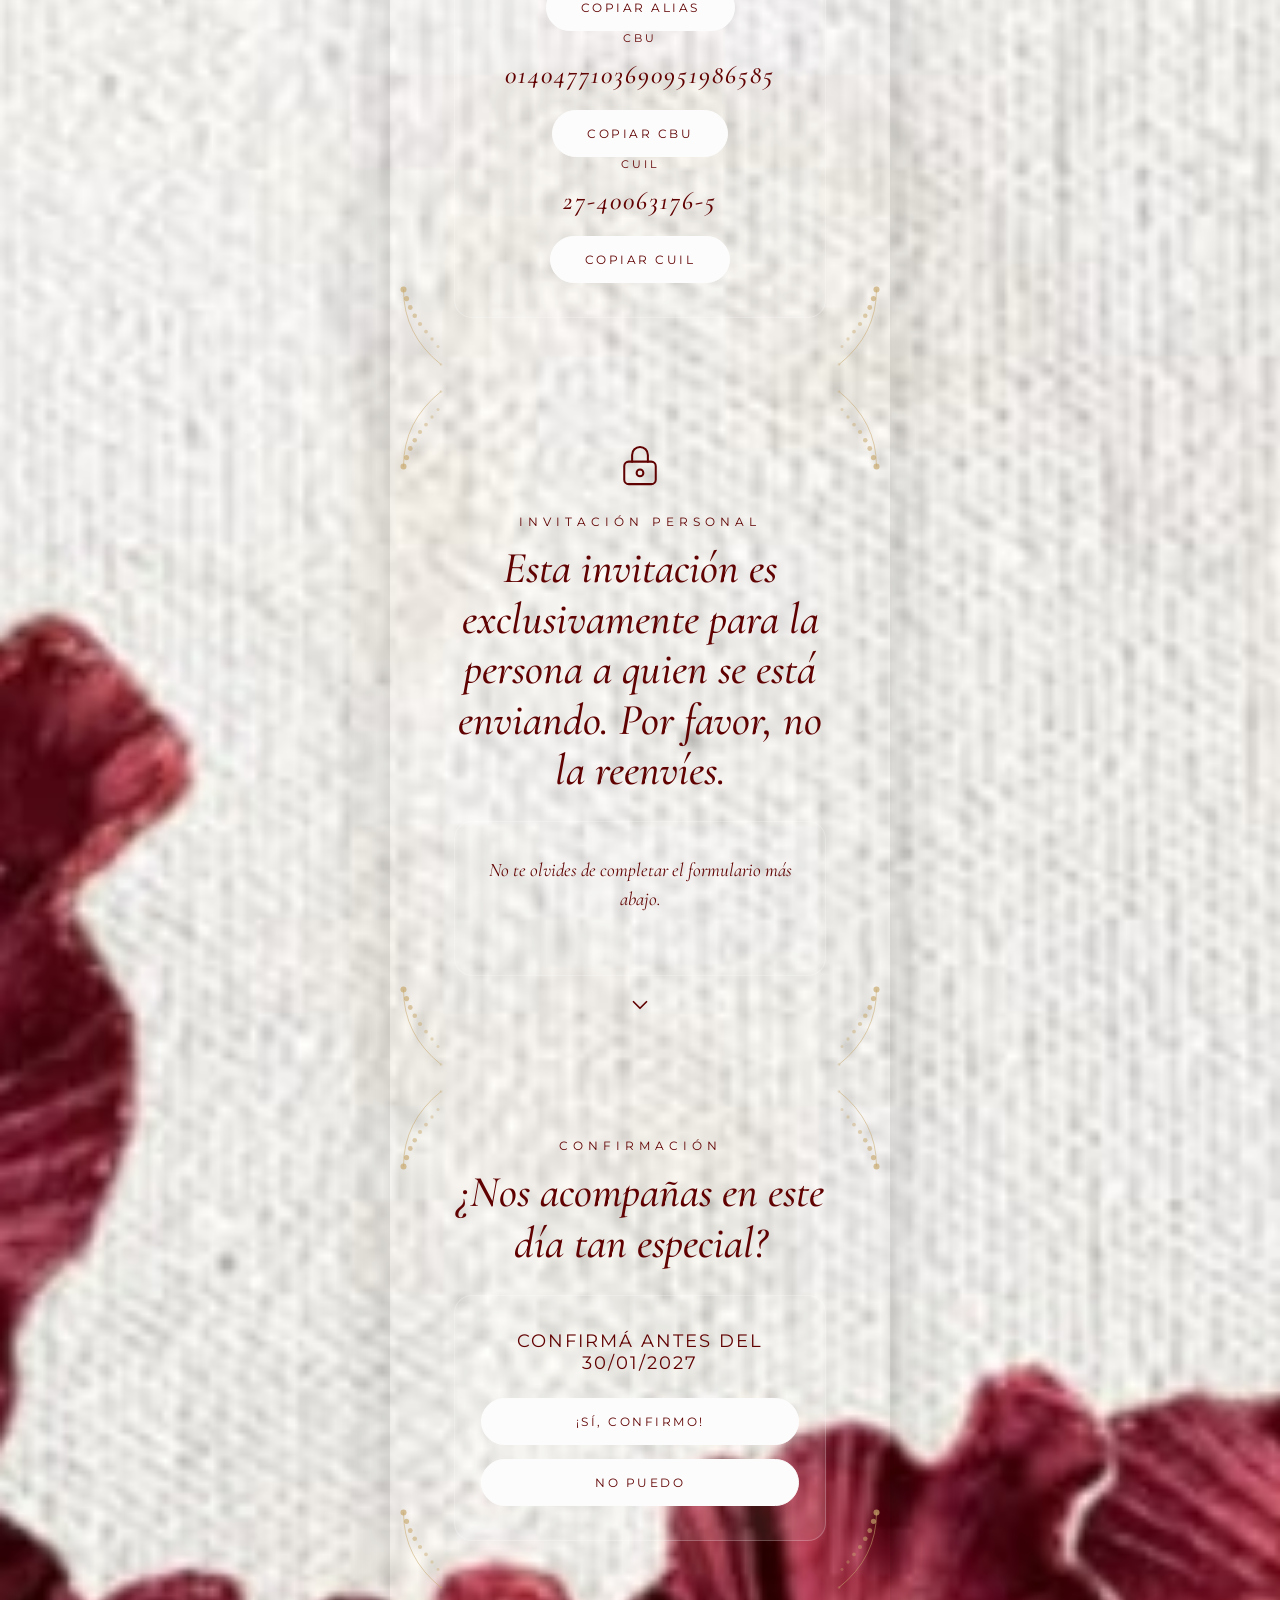
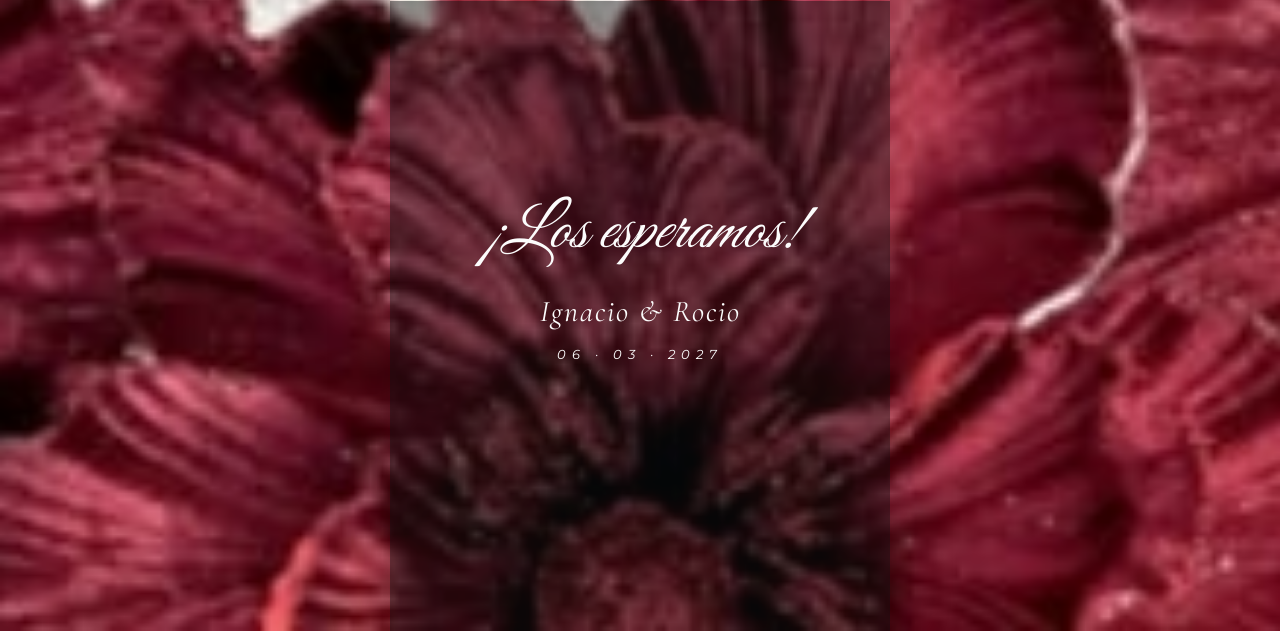
==== commit 6f526b19: "Texto bordo dentro de las tarjetas claras y flecha hacia abajo en invitacion personal" ====
--- a/index.html
+++ b/index.html
@@ -264,6 +264,7 @@
       <div class="confirm-card reveal">
         <p class="section-sub reveal">No te olvides de completar el formulario más abajo.</p>
       </div>
+      <svg class="scroll-arrow section-arrow reveal" viewBox="0 0 24 24" aria-hidden="true"><path d="M6 9l6 6 6-6" /></svg>
     </div>
   </section>
 
--- a/css/styles.css
+++ b/css/styles.css
@@ -141,6 +141,19 @@
   color: var(--gold);
 }
 
+.section.cream:not(.video-bg) .confirm-card,
+.section.cream:not(.video-bg) .confirm-card .section-sub,
+.section.cream:not(.video-bg) .confirm-card .gift-label,
+.section.cream:not(.video-bg) .confirm-card .gift-account {
+  color: var(--gold);
+}
+
+#exclusiva .section-arrow {
+  stroke: var(--gold);
+  display: block;
+  margin: 16px auto 0;
+}
+
 /* ====== PERLAS EN ESQUINAS ====== */
 .perla-corner {
   position: absolute;
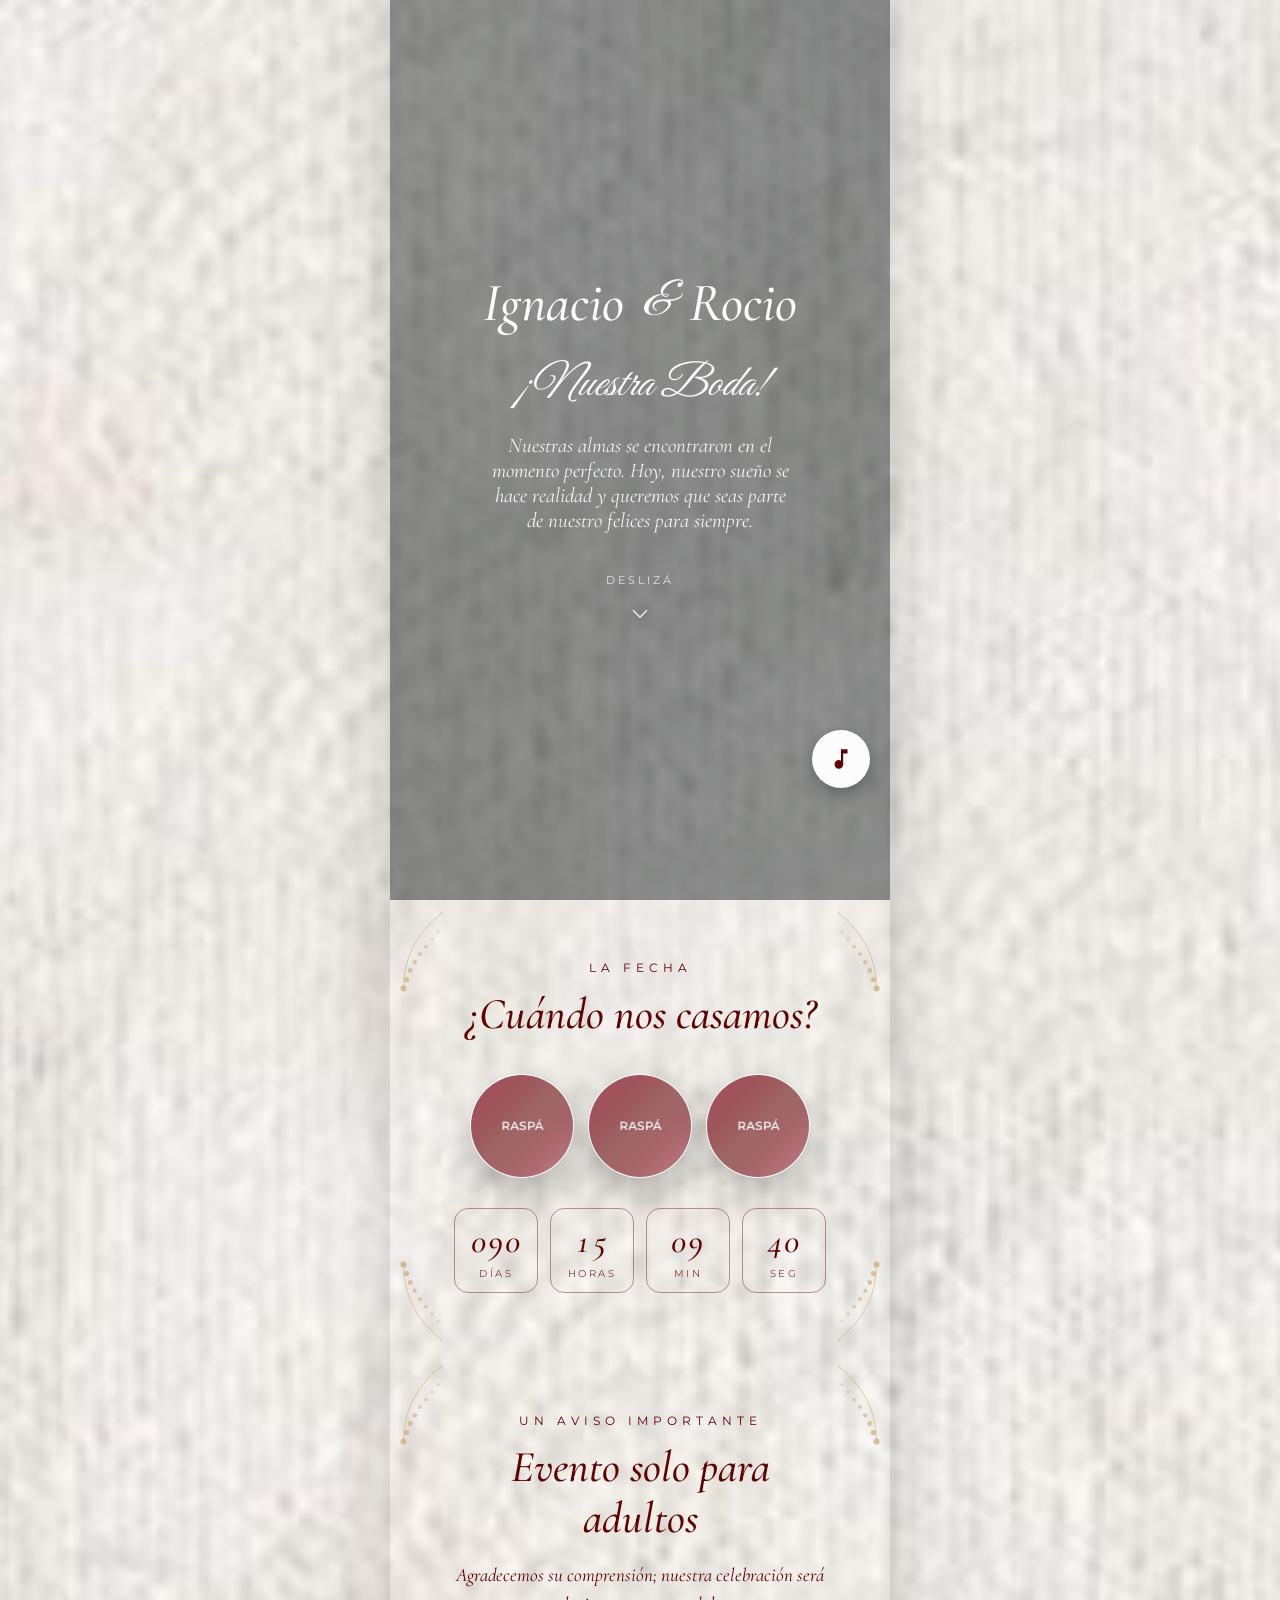
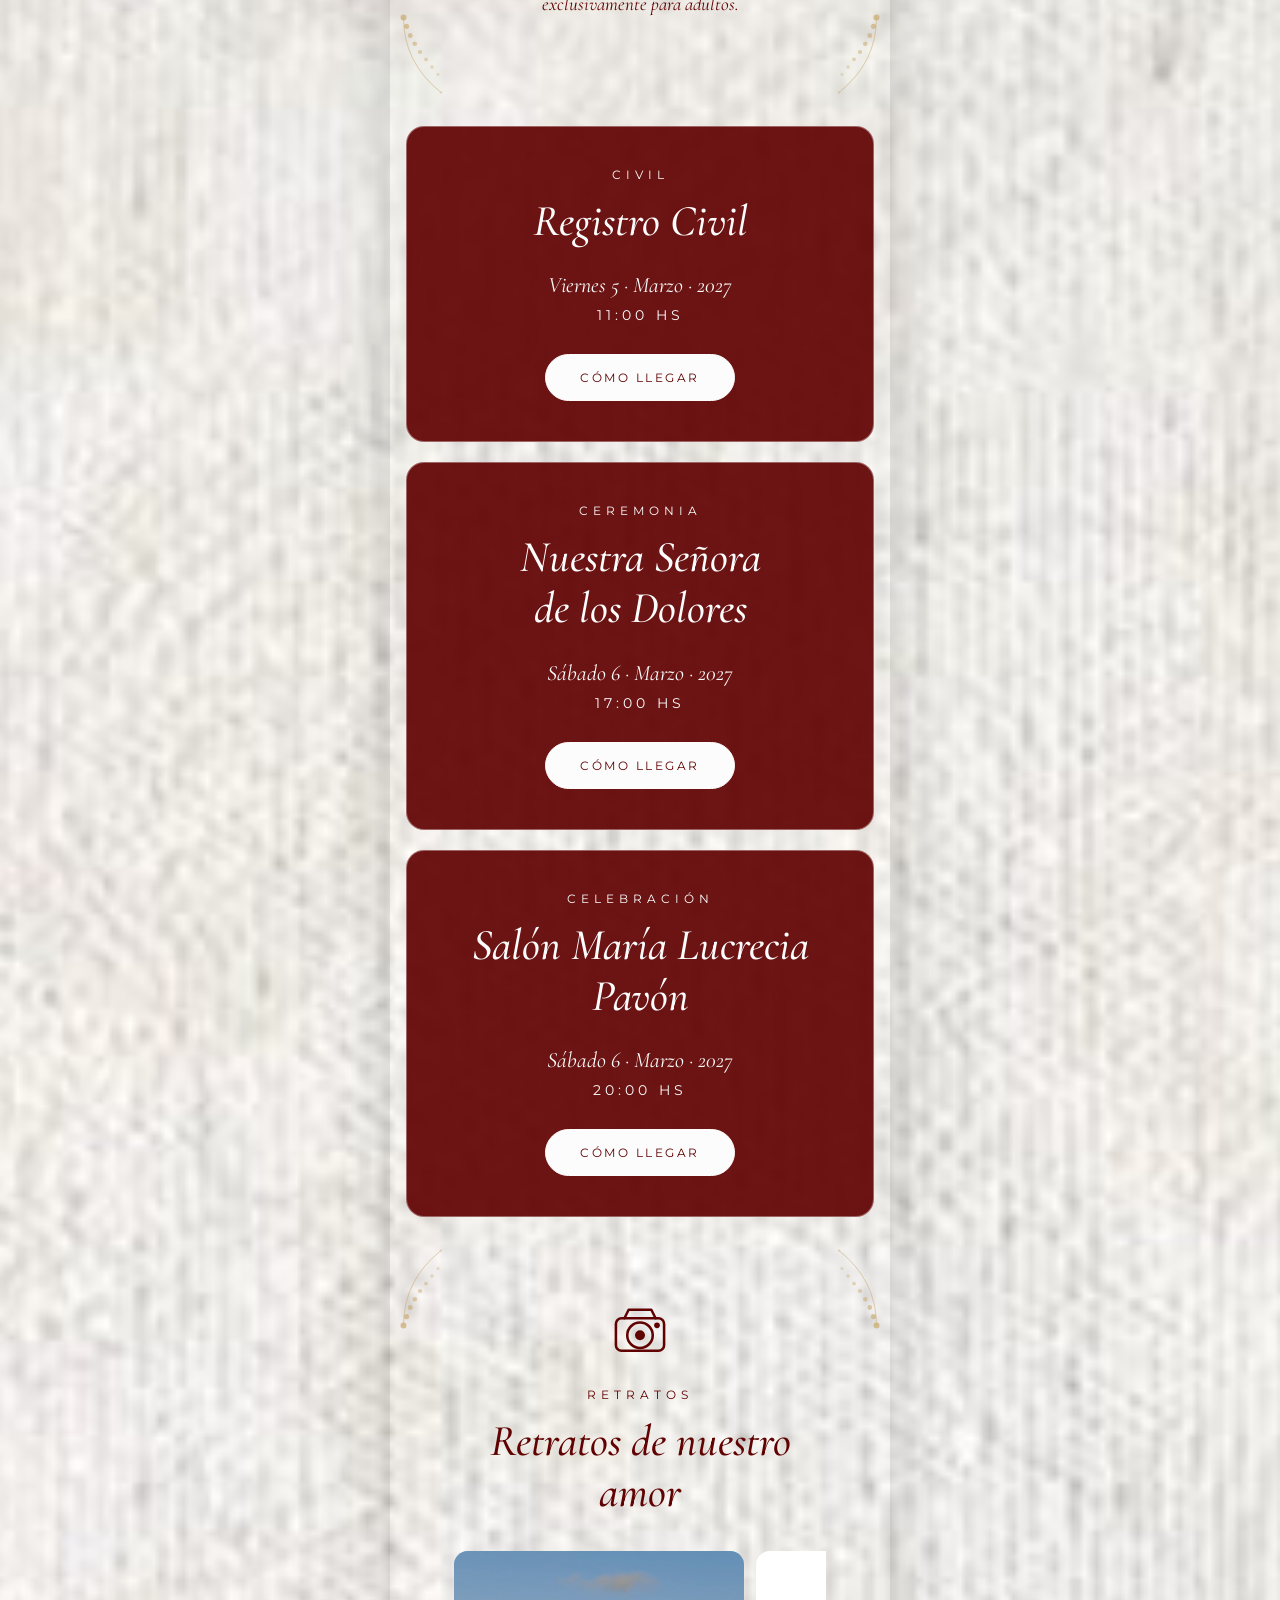
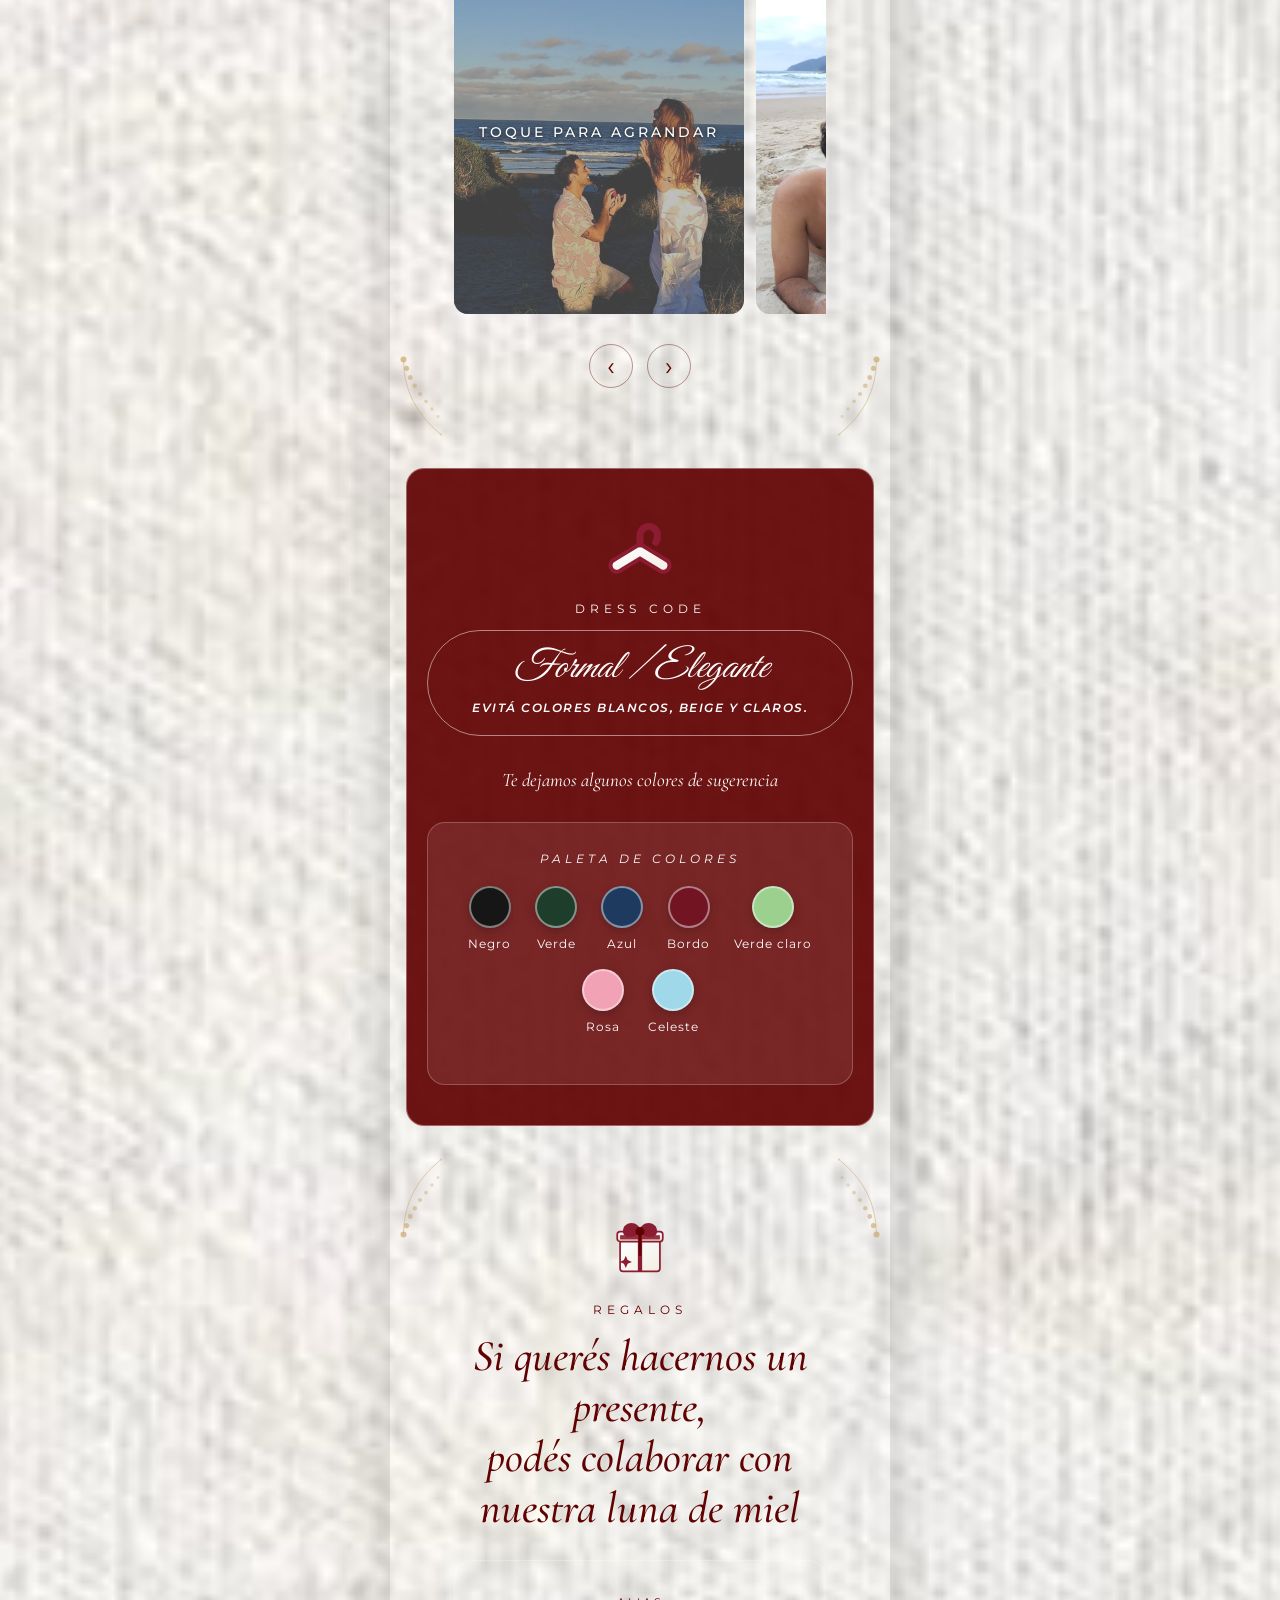
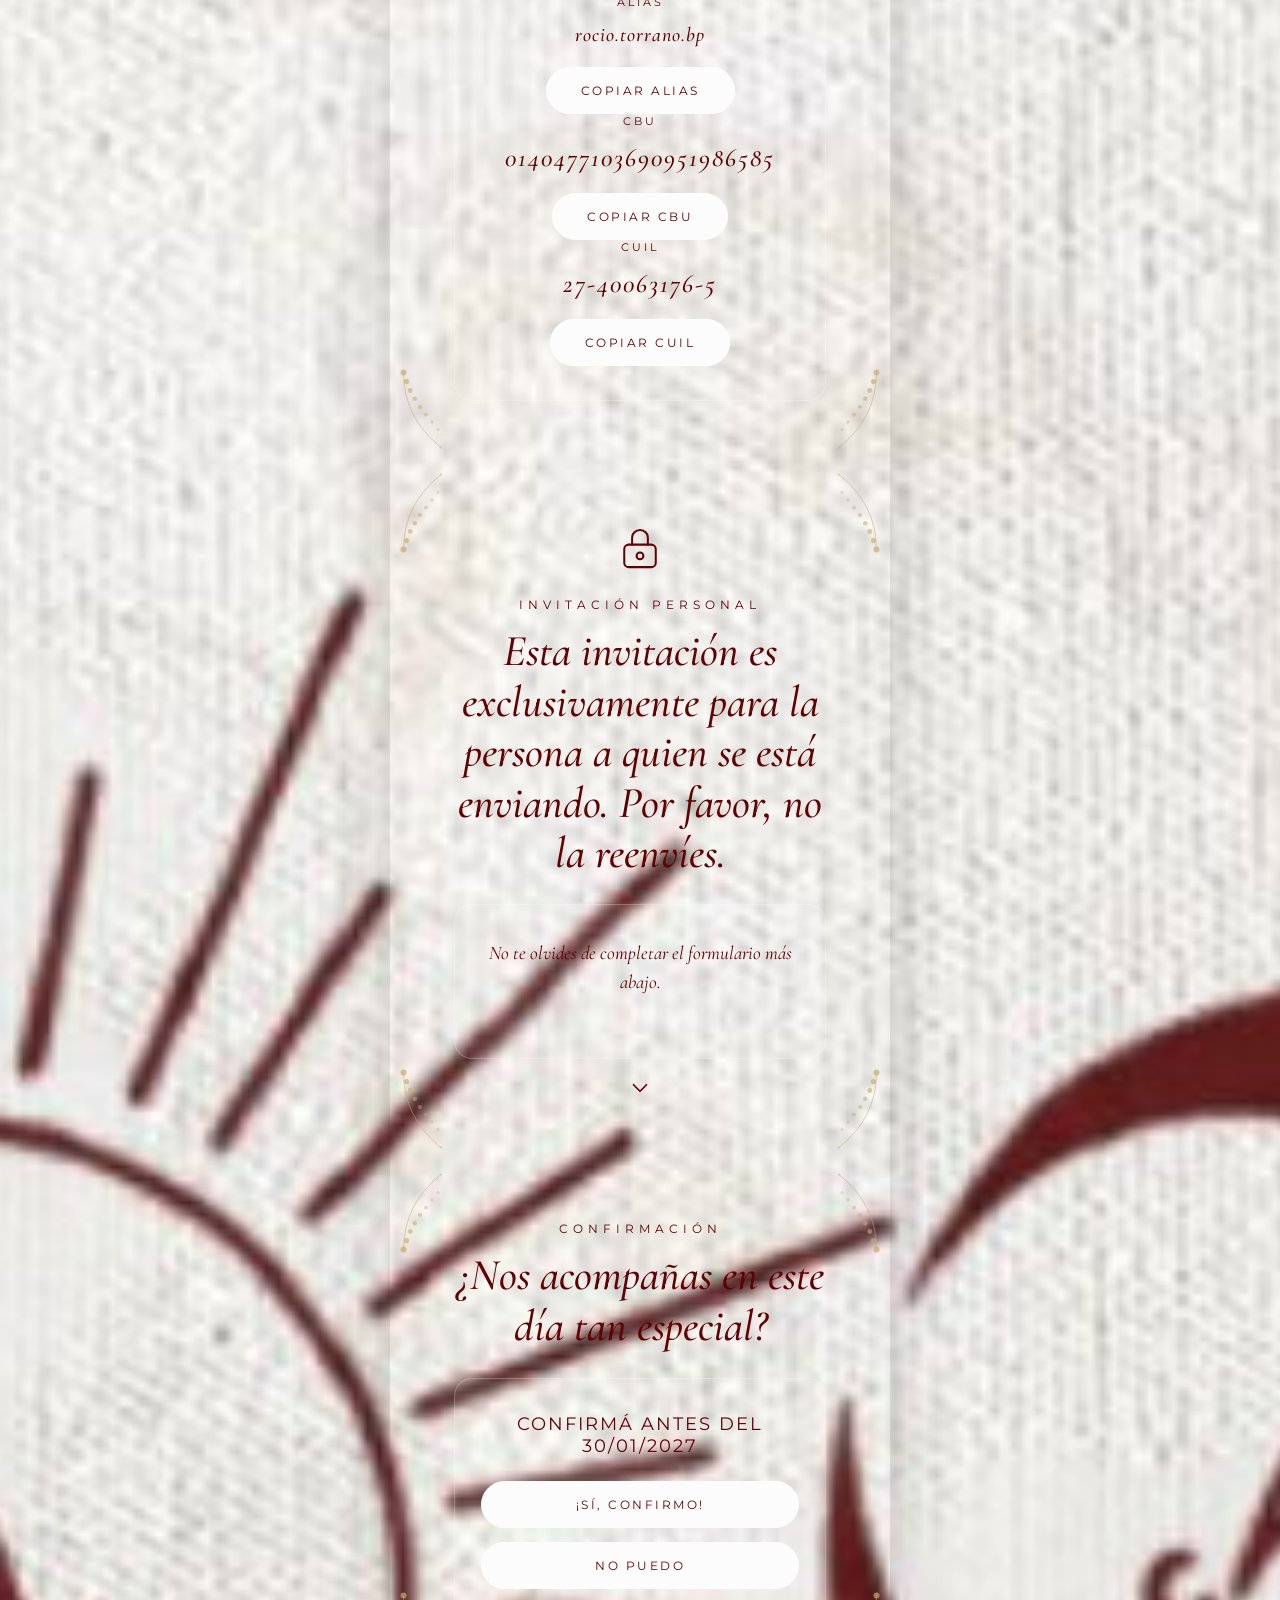
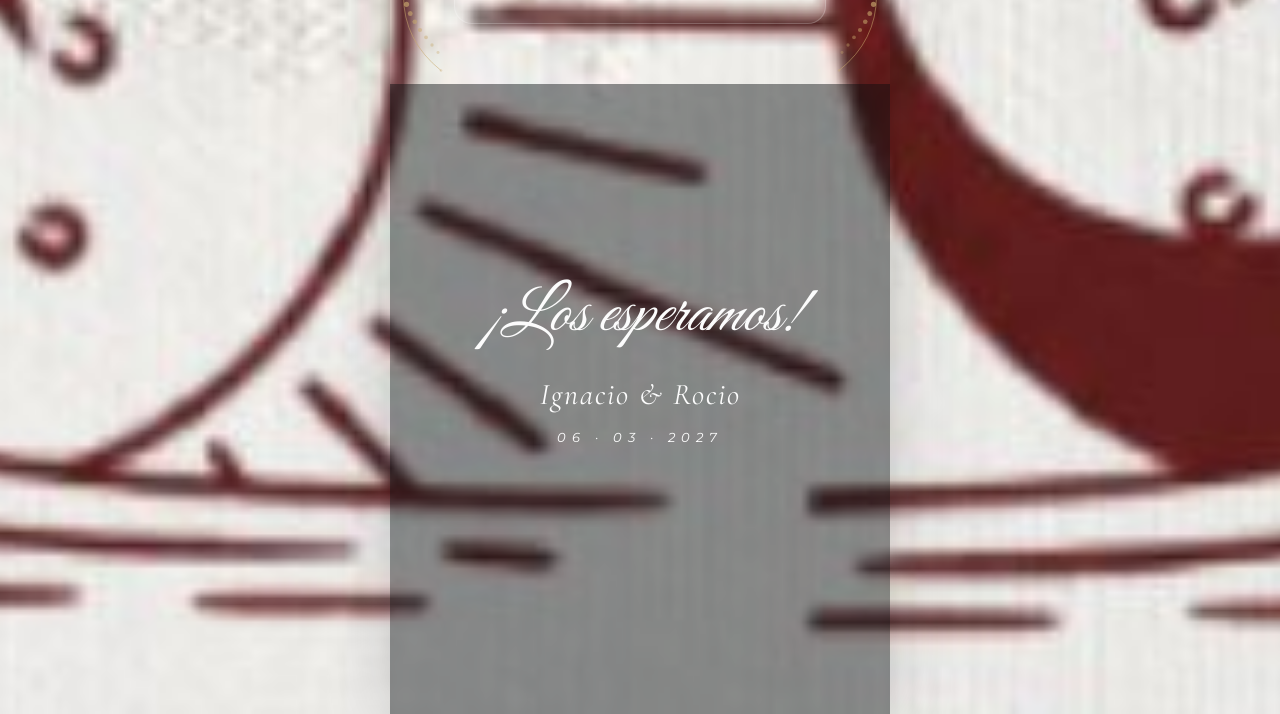
==== commit 30f70617: "Agregar verde claro, rosa y celeste a la paleta de colores" ====
--- a/index.html
+++ b/index.html
@@ -190,12 +190,14 @@
 
       <div class="panel panel-soft panel-open" id="dress-panel">
         <p class="palette-title">Paleta de colores</p>
-        <ul class="palette">
+<ul class="palette">
           <li><span class="swatch" style="--c:#161616"></span>Negro</li>
           <li><span class="swatch" style="--c:#1f3d2b"></span>Verde</li>
           <li><span class="swatch" style="--c:#1f3a5f"></span>Azul</li>
           <li><span class="swatch" style="--c:#721422"></span>Bordo</li>
-         
+          <li><span class="swatch" style="--c:#9cd08f"></span>Verde claro</li>
+          <li><span class="swatch" style="--c:#f2a2b5"></span>Rosa</li>
+          <li><span class="swatch" style="--c:#9fd8e8"></span>Celeste</li>
         </ul>
       </div>
     </div>
--- a/css/styles.css
+++ b/css/styles.css
@@ -15,7 +15,7 @@
 
 [hidden] { display: none !important; }
 
-html { scroll-behavior: smooth; background: #610202 url("../assets/fondo.jpeg") center / cover no-repeat; }
+html { scroll-behavior: smooth; background: #610202 url("../assets/fondo.jpg") center / cover no-repeat; }
 
 body {
   font-family: var(--serif);
@@ -73,7 +73,7 @@
 .section.cream:not(.video-bg),
 .section.dark:not(.video-bg),
 .cover:not(.video-bg) {
-  background-image: url("../assets/fondo.jpeg");
+  background-image: url("../assets/fondo.jpg");
   background-size: cover;
   background-position: center;
   background-attachment: fixed;
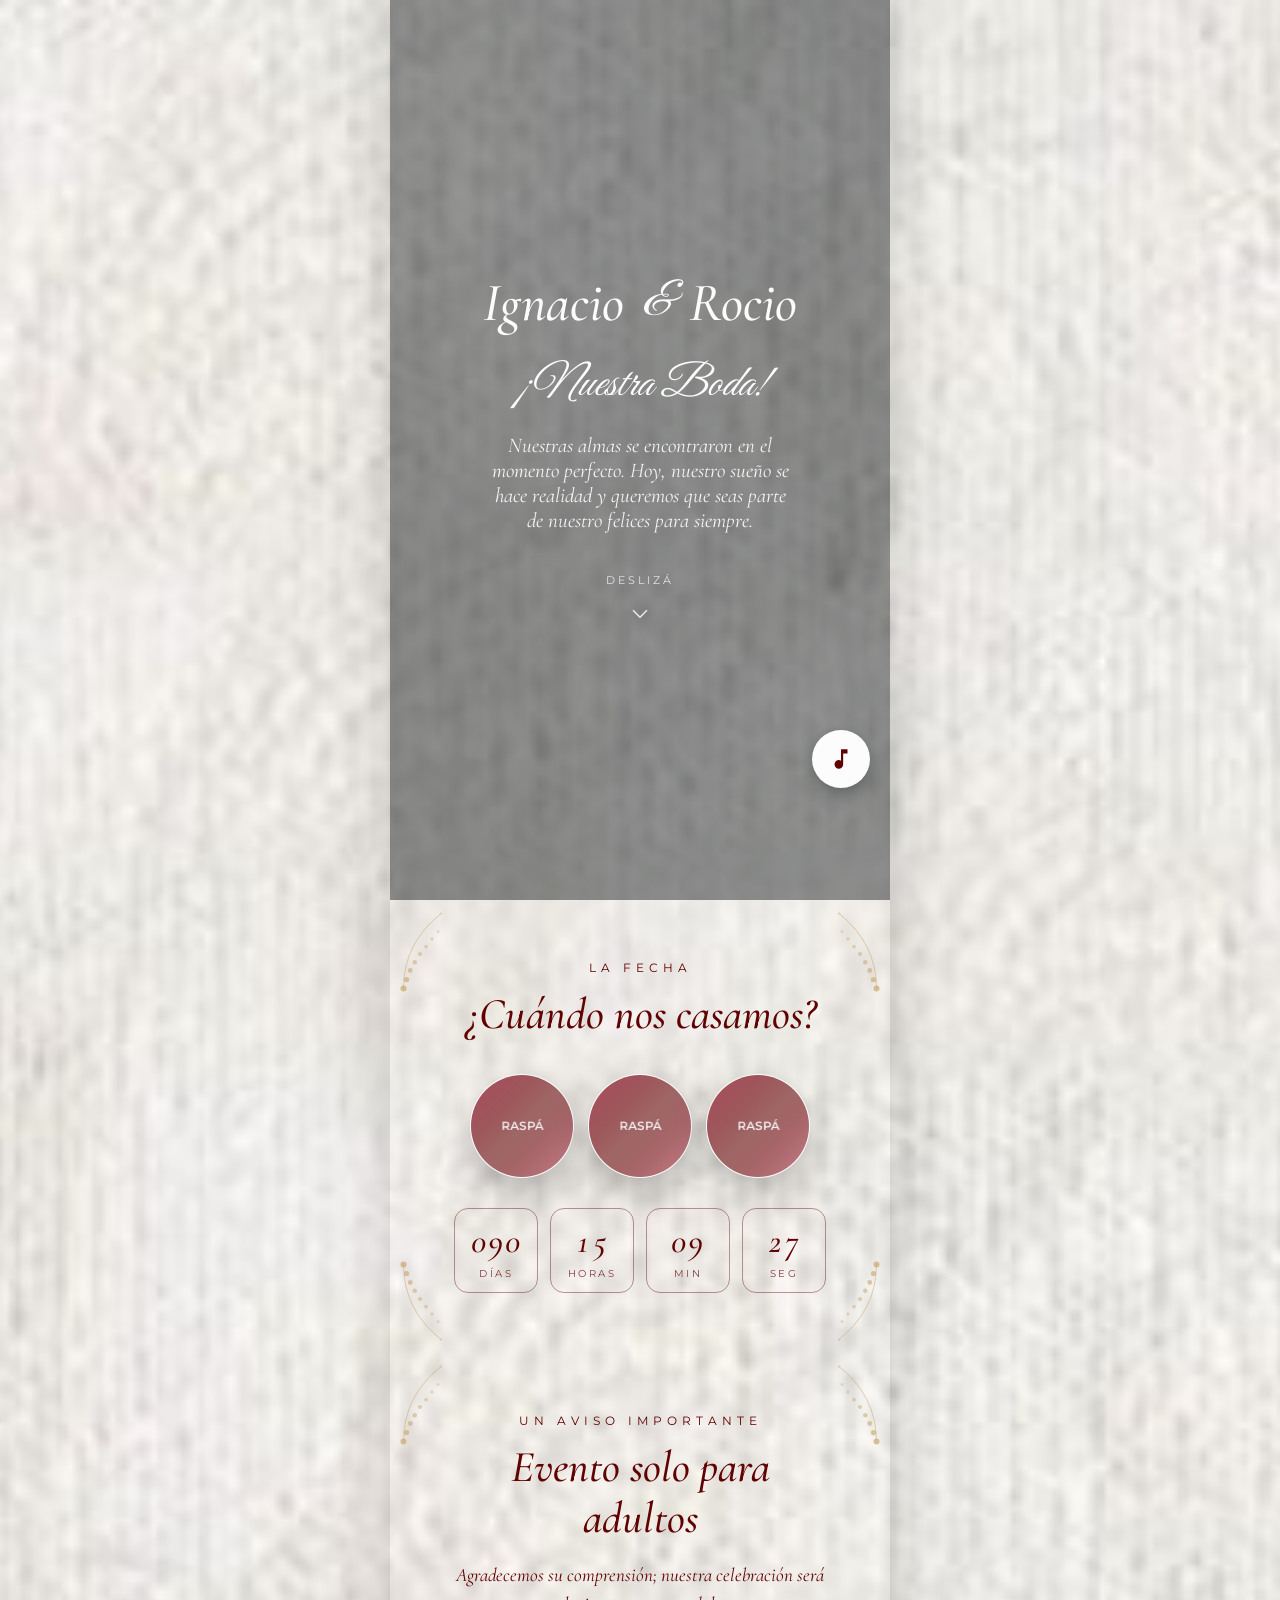
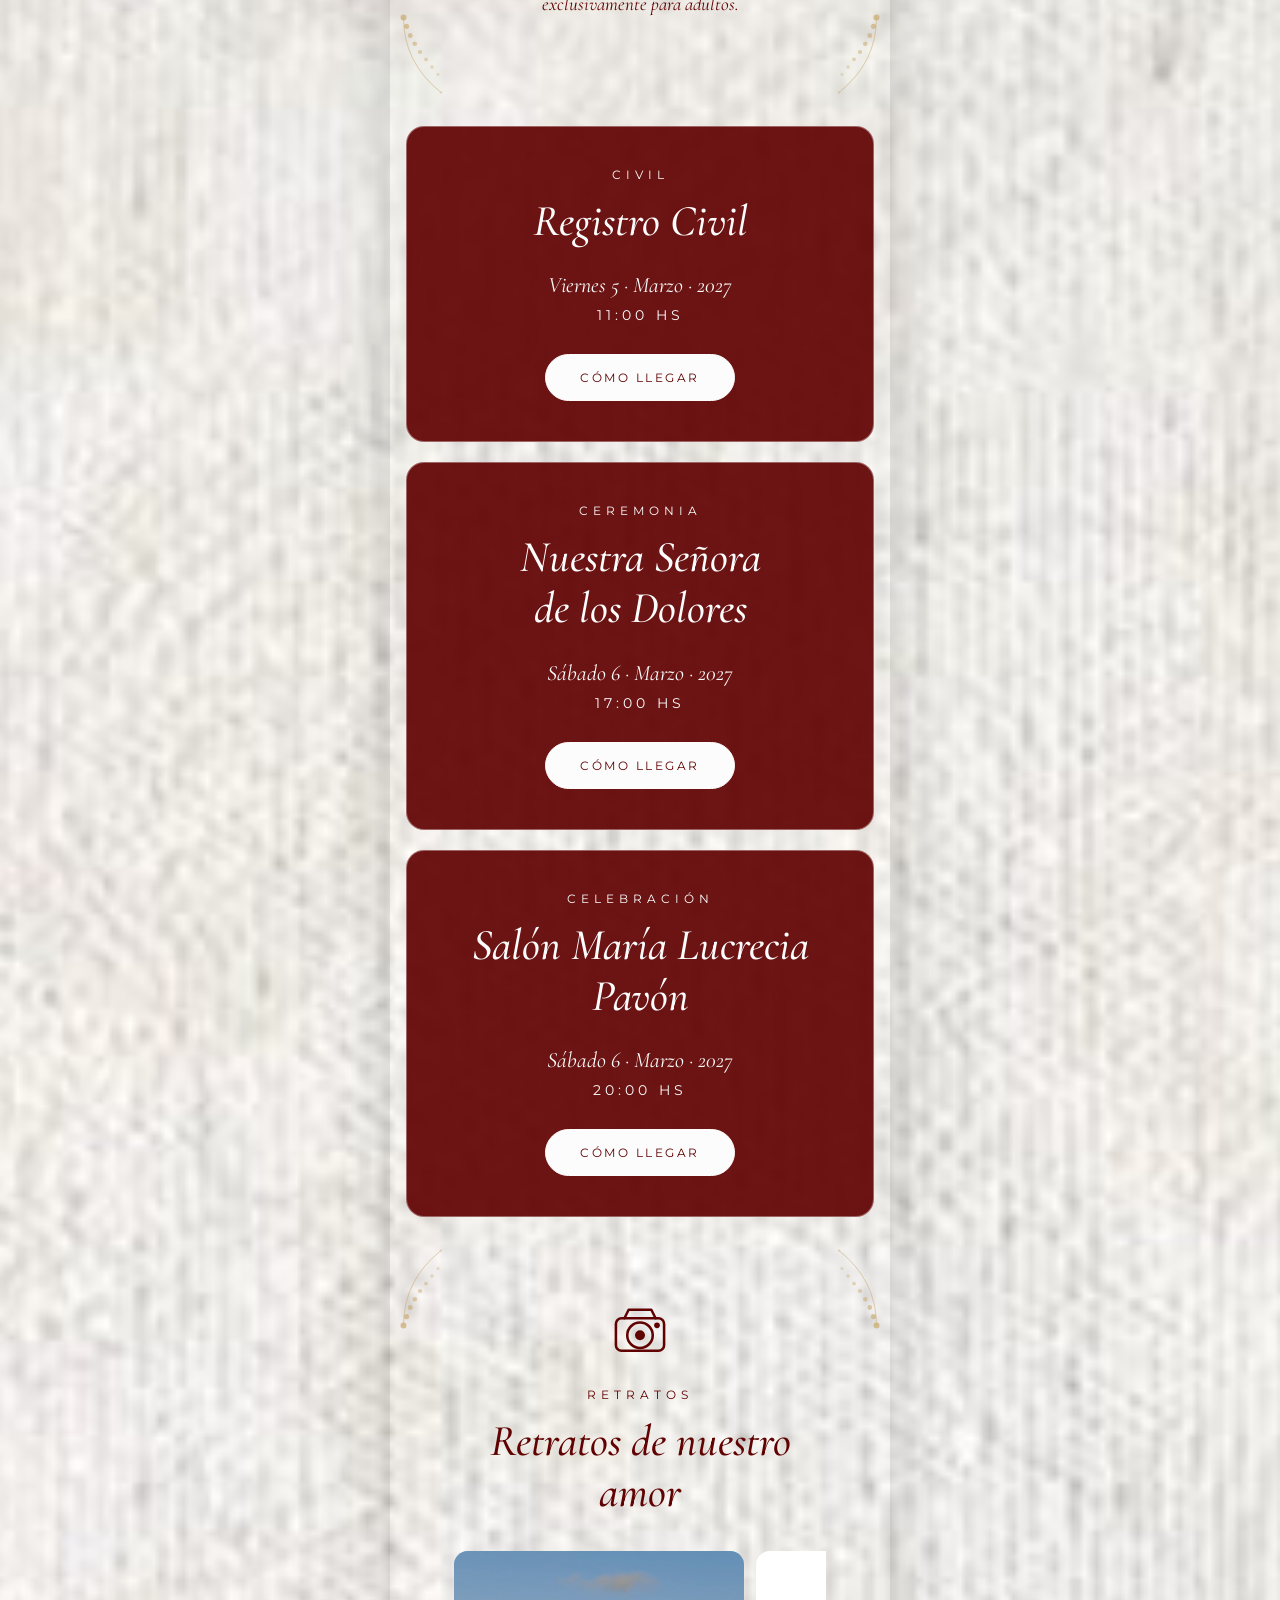
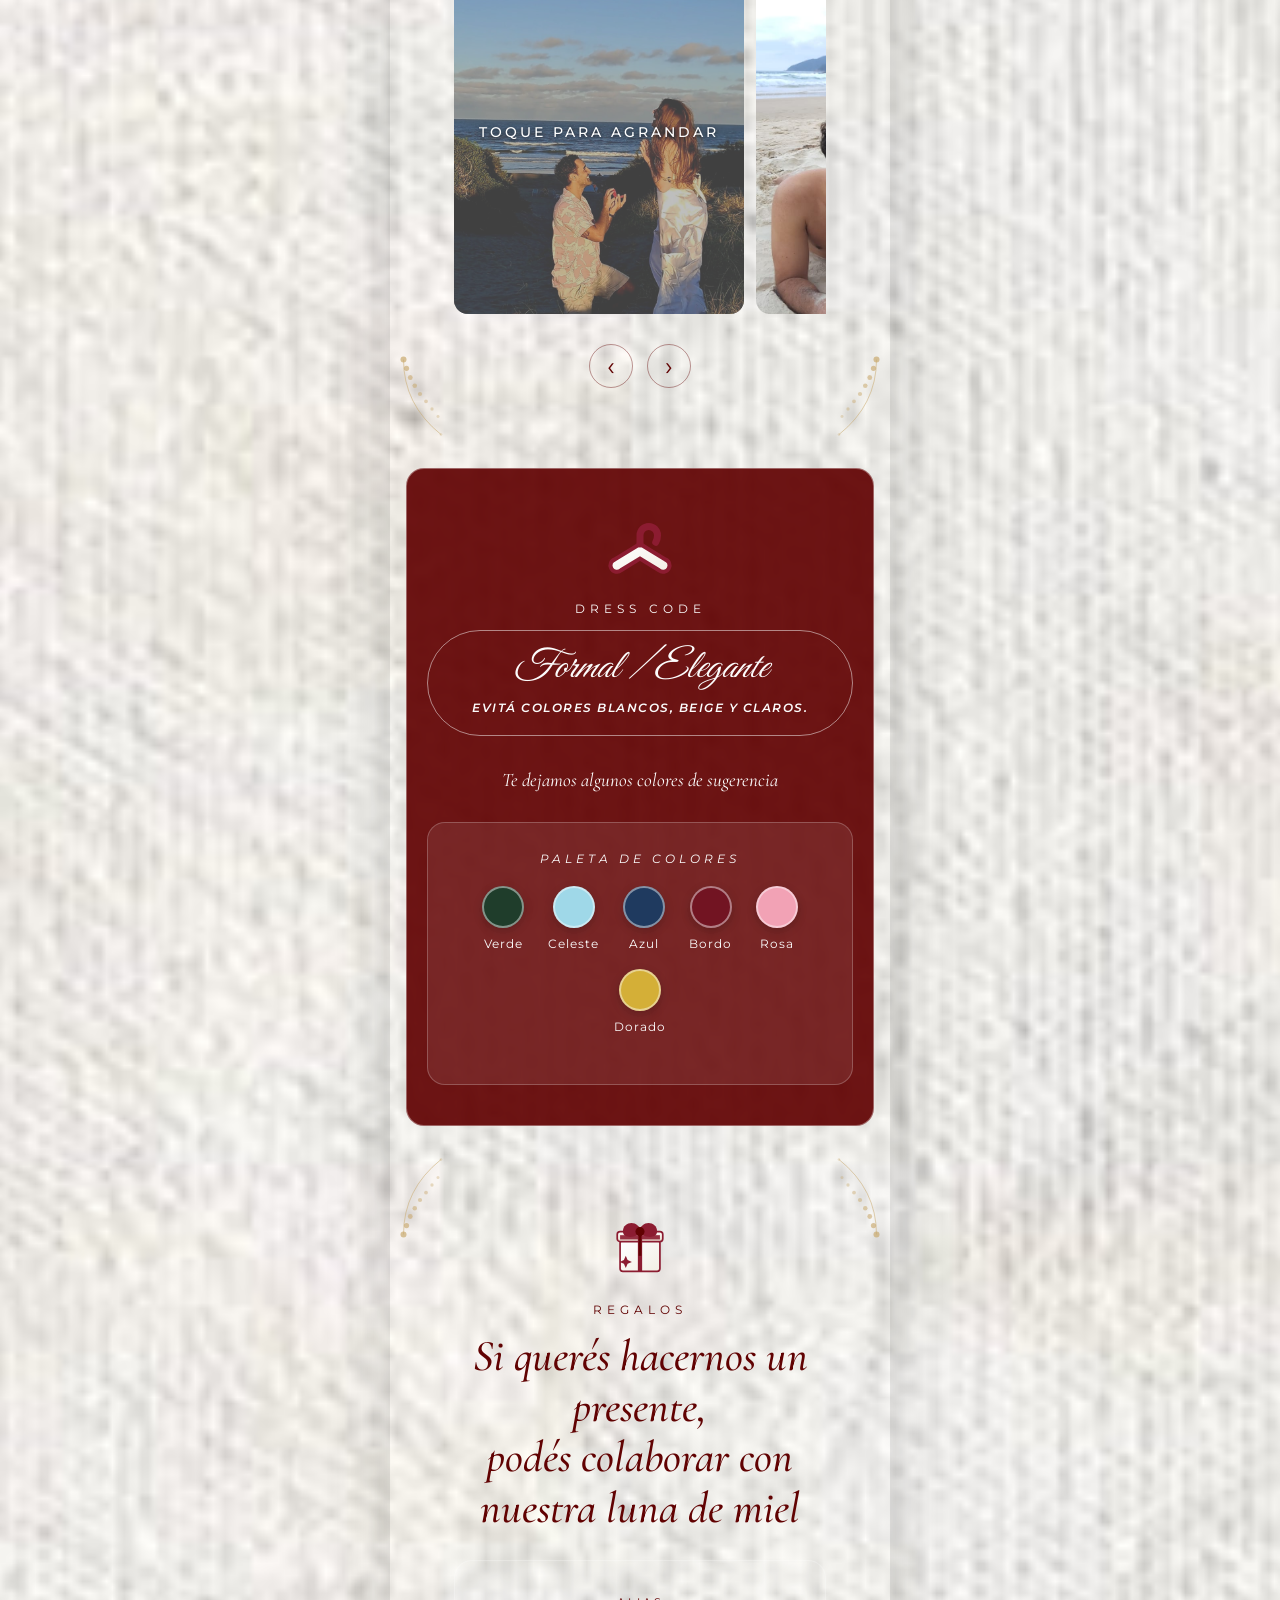
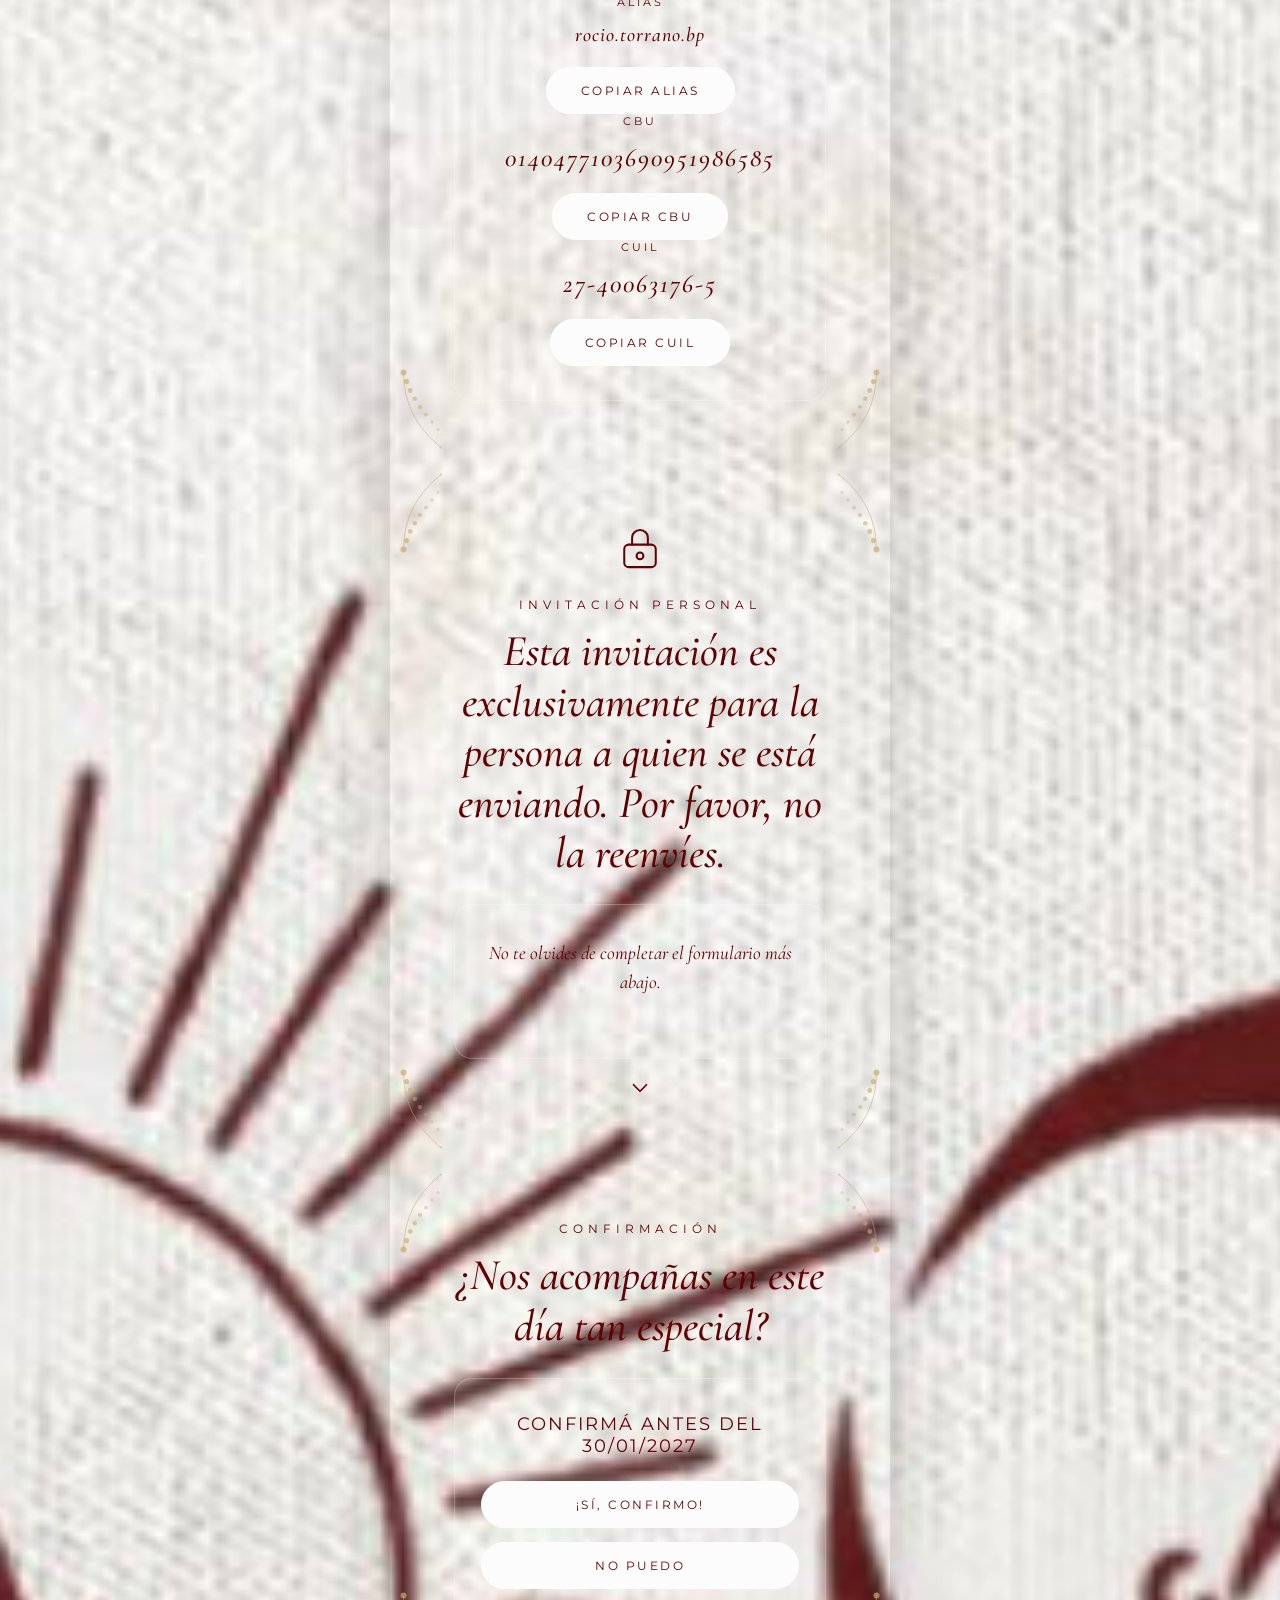
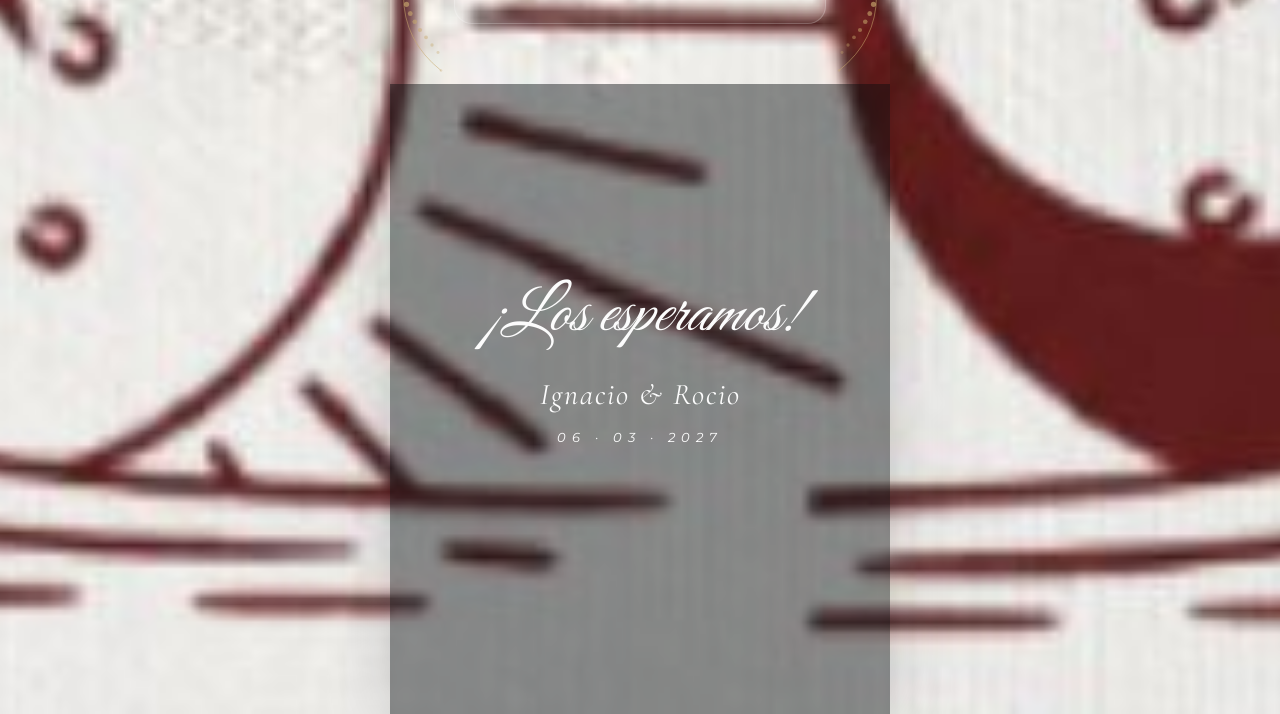
==== commit 9cf8e558: "Reordenar paleta: verde, celeste, azul, bordo, rosa y agregar dorado" ====
--- a/index.html
+++ b/index.html
@@ -191,13 +191,12 @@
       <div class="panel panel-soft panel-open" id="dress-panel">
         <p class="palette-title">Paleta de colores</p>
 <ul class="palette">
-          <li><span class="swatch" style="--c:#161616"></span>Negro</li>
           <li><span class="swatch" style="--c:#1f3d2b"></span>Verde</li>
+          <li><span class="swatch" style="--c:#9fd8e8"></span>Celeste</li>
           <li><span class="swatch" style="--c:#1f3a5f"></span>Azul</li>
           <li><span class="swatch" style="--c:#721422"></span>Bordo</li>
-          <li><span class="swatch" style="--c:#9cd08f"></span>Verde claro</li>
           <li><span class="swatch" style="--c:#f2a2b5"></span>Rosa</li>
-          <li><span class="swatch" style="--c:#9fd8e8"></span>Celeste</li>
+          <li><span class="swatch" style="--c:#d4af37"></span>Dorado</li>
         </ul>
       </div>
     </div>
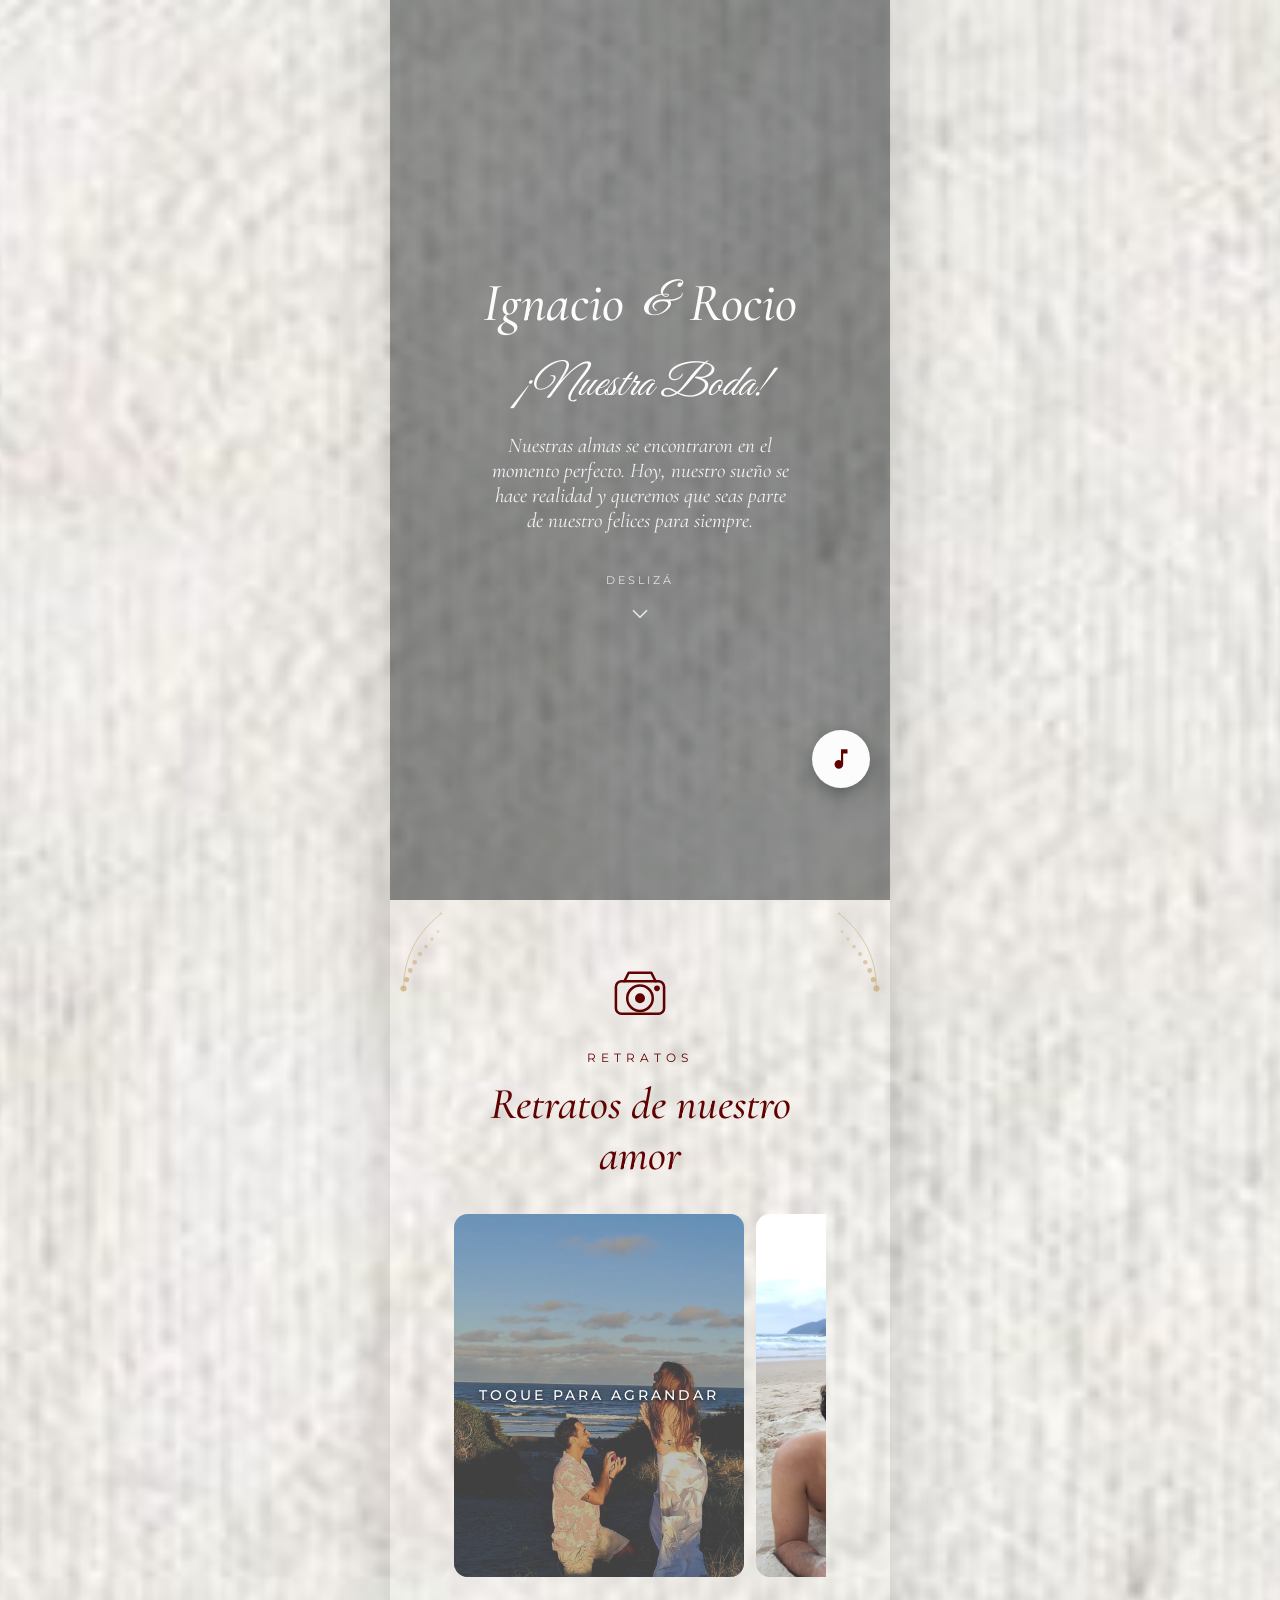
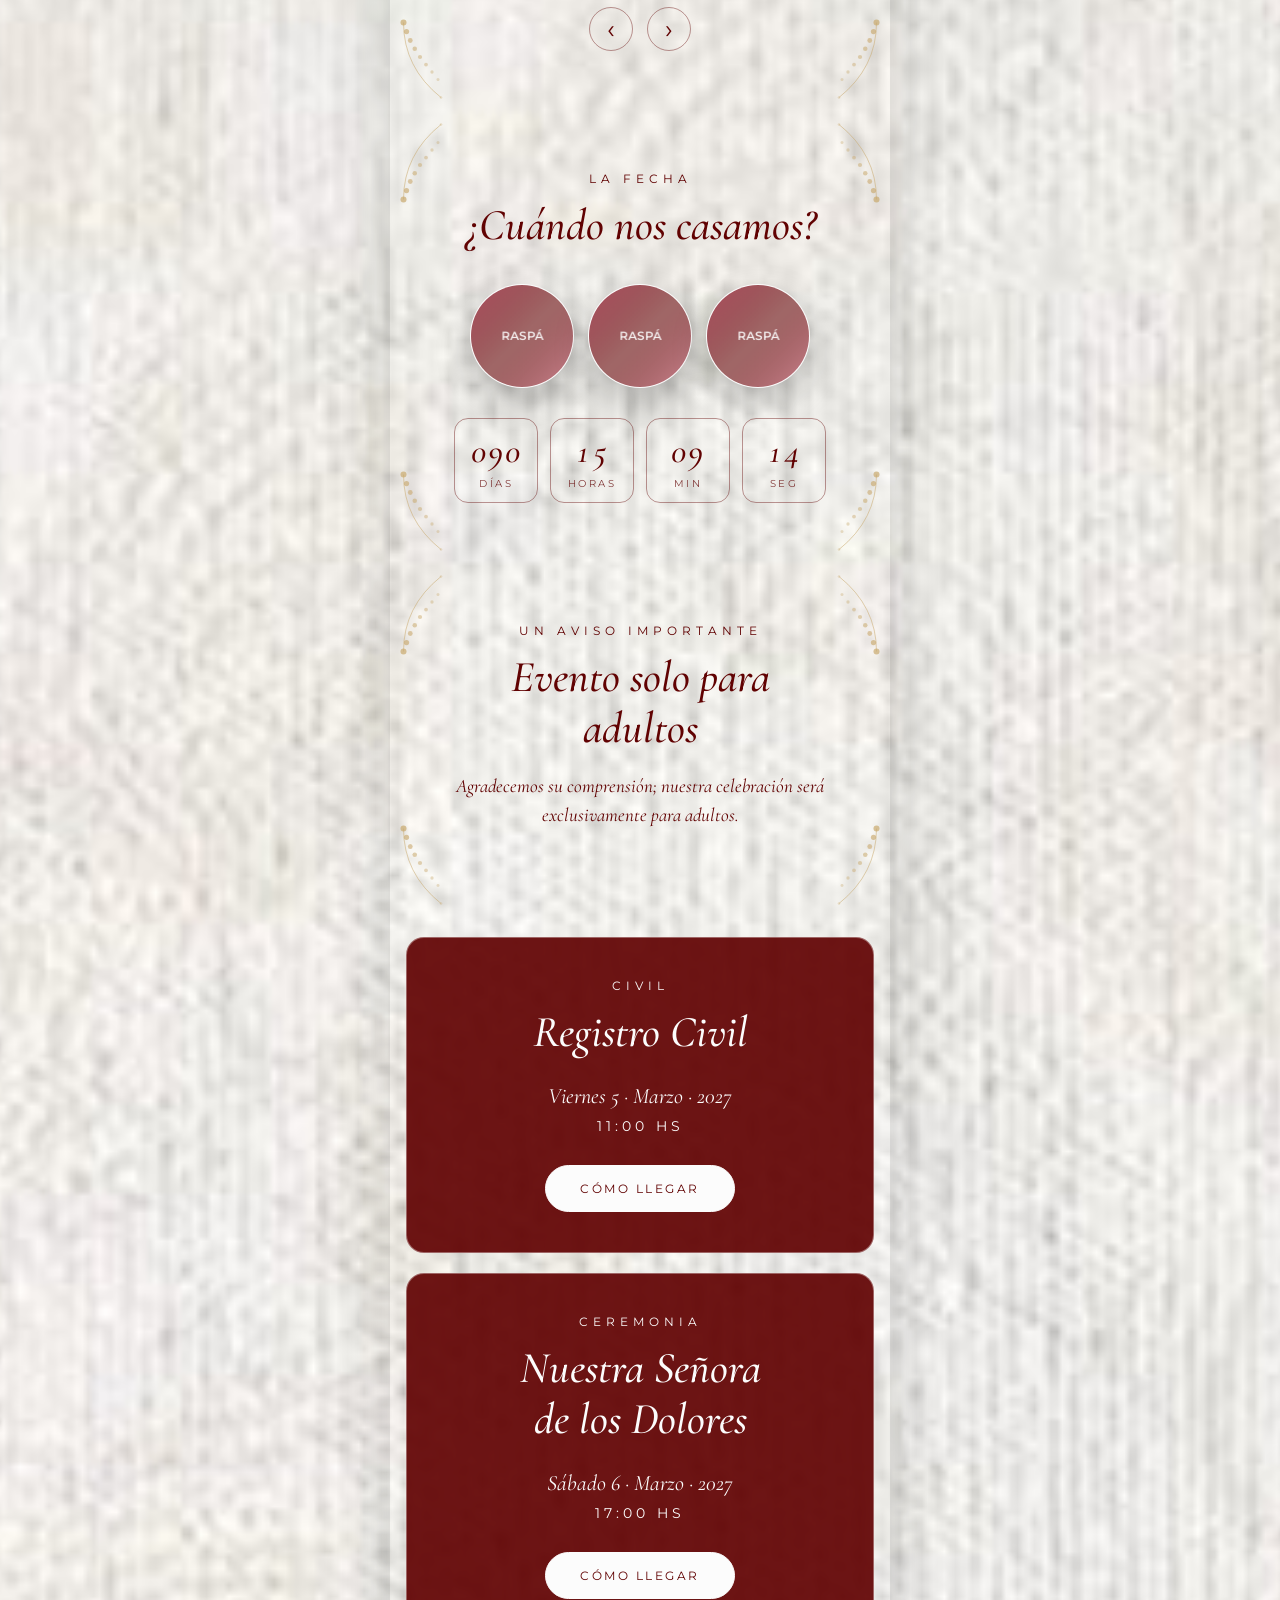
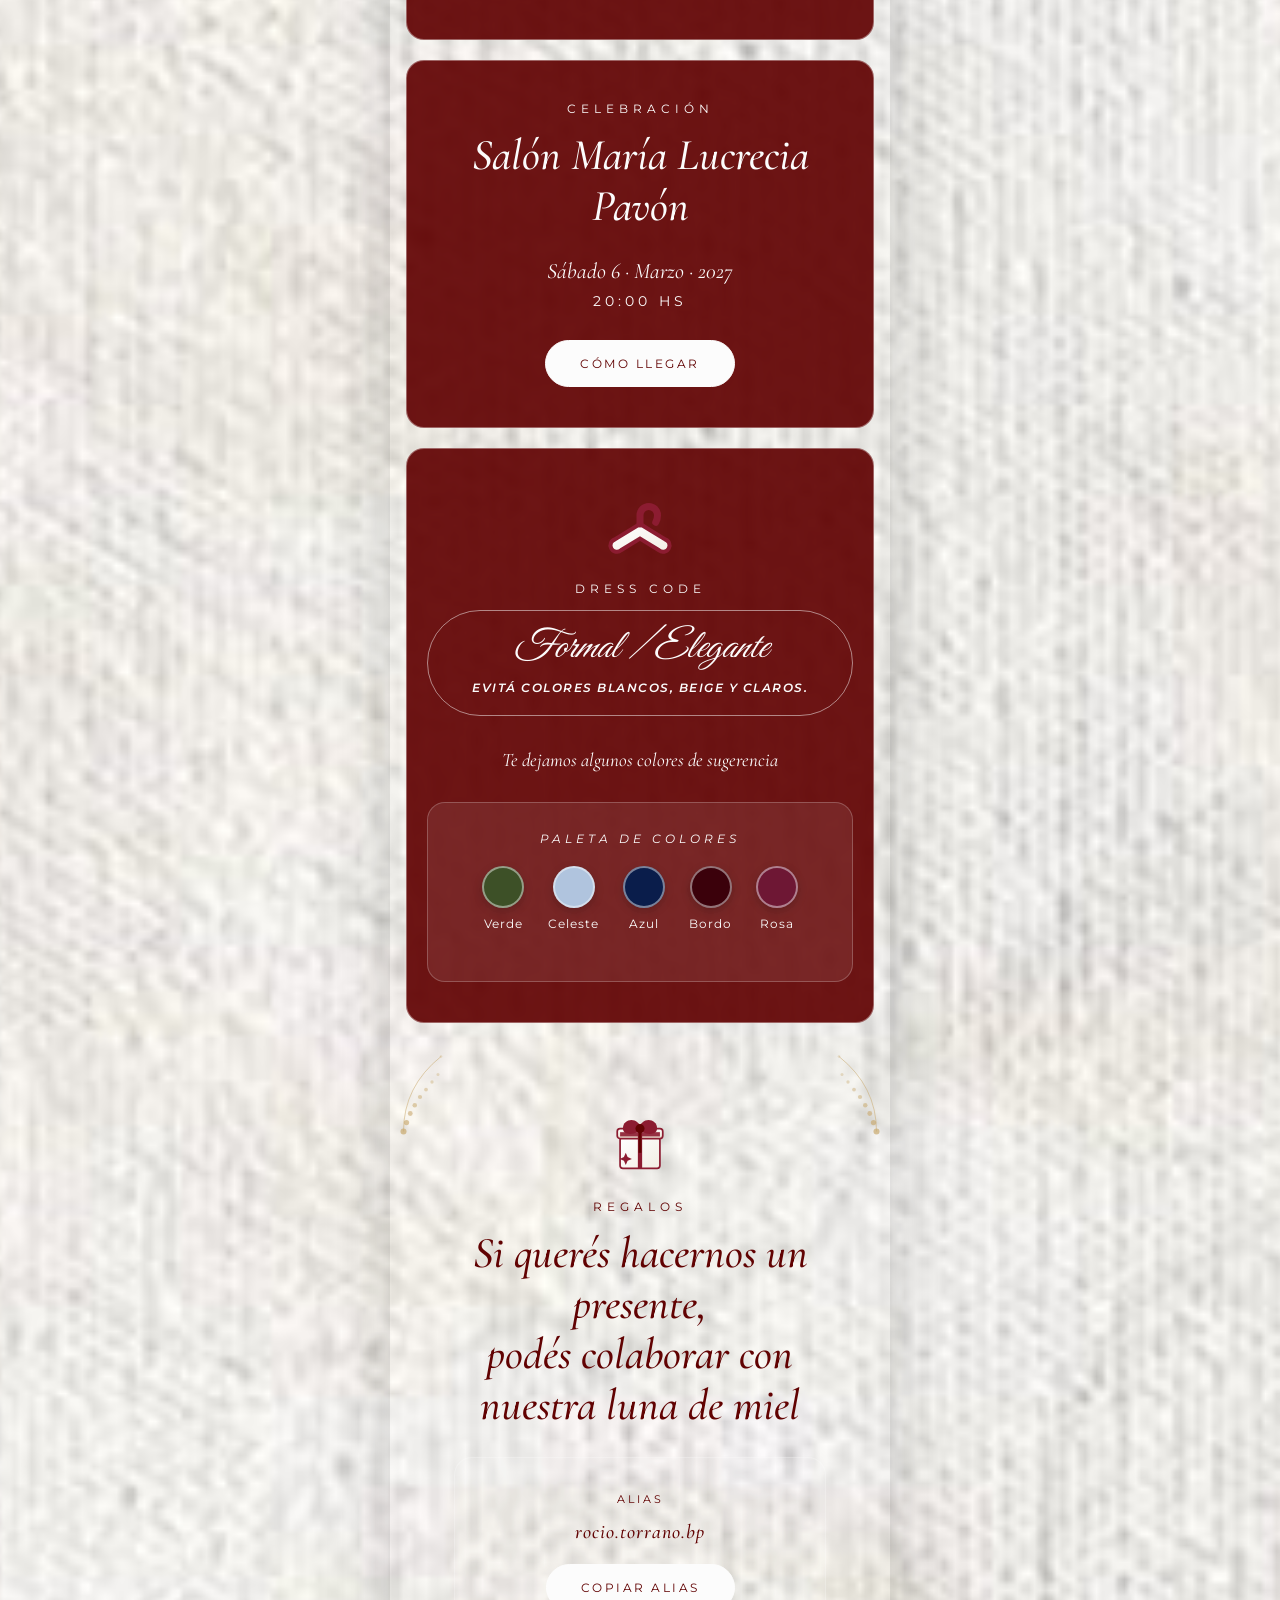
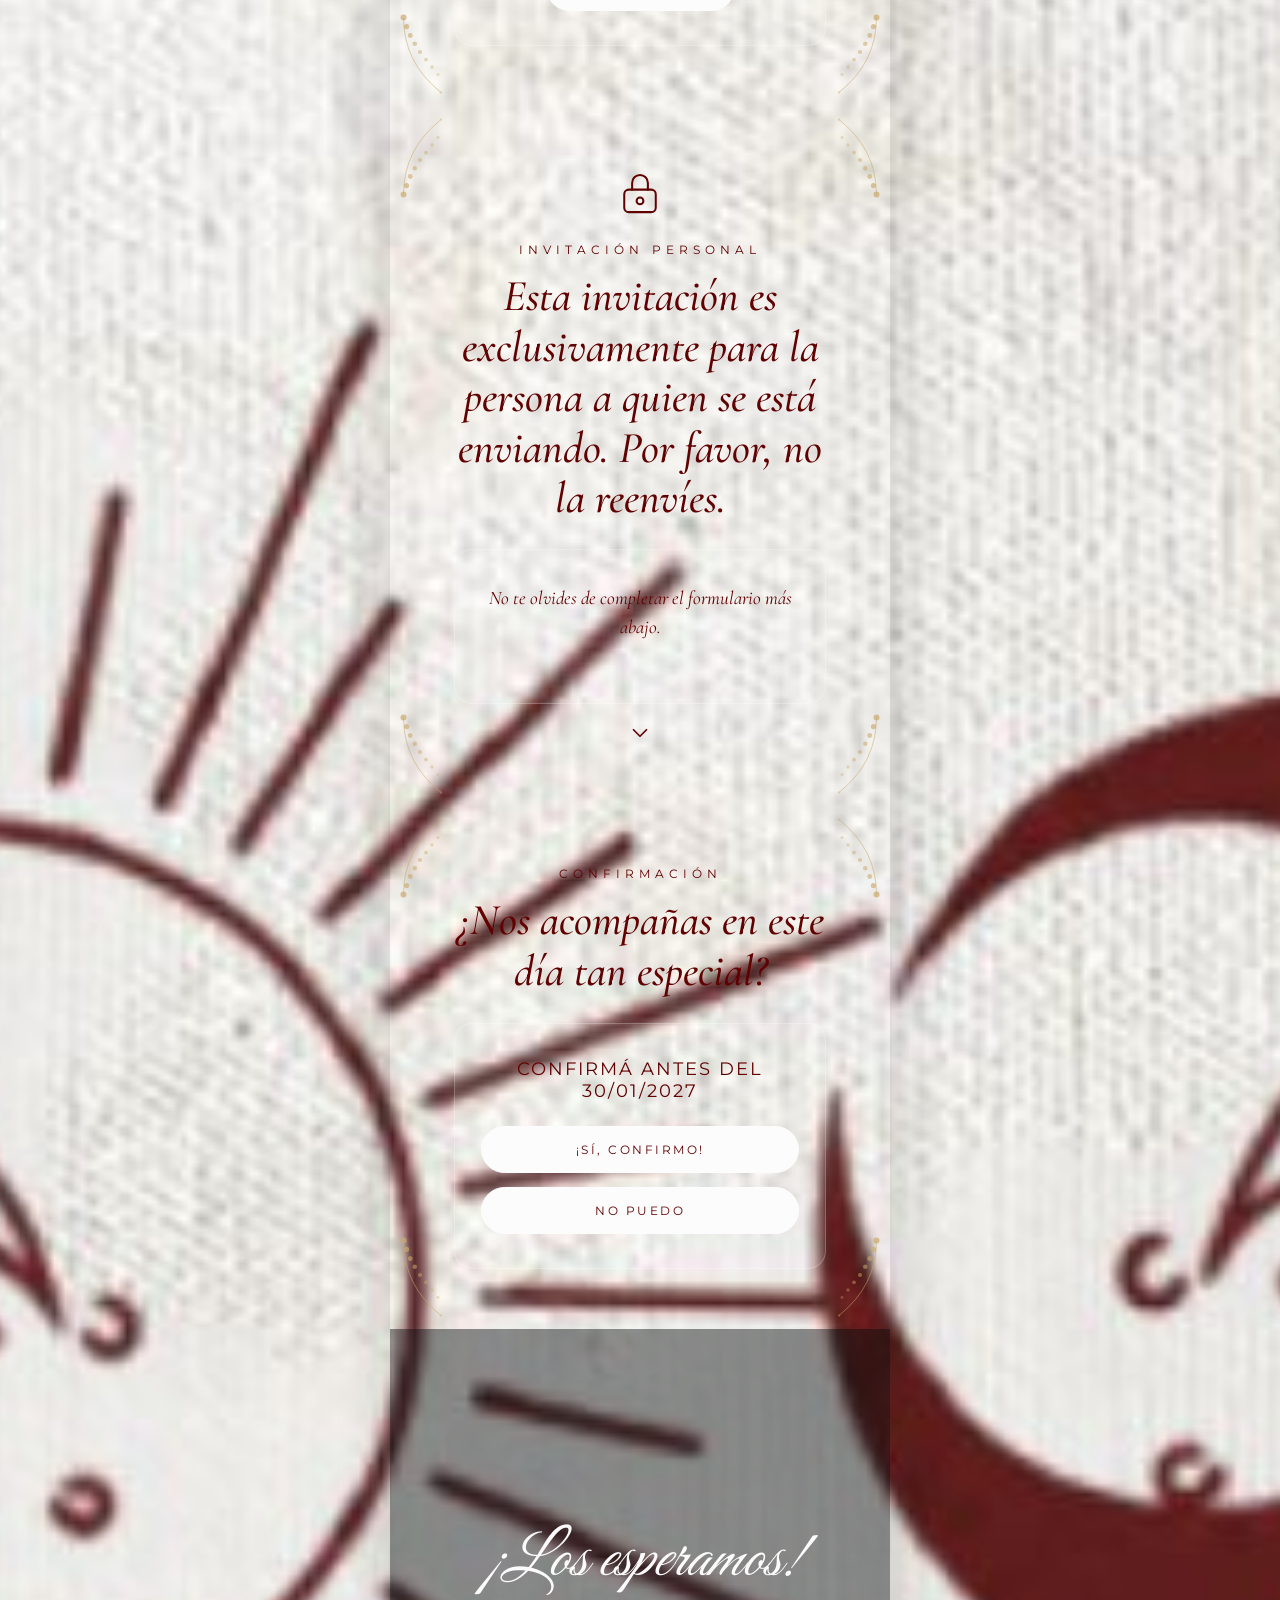
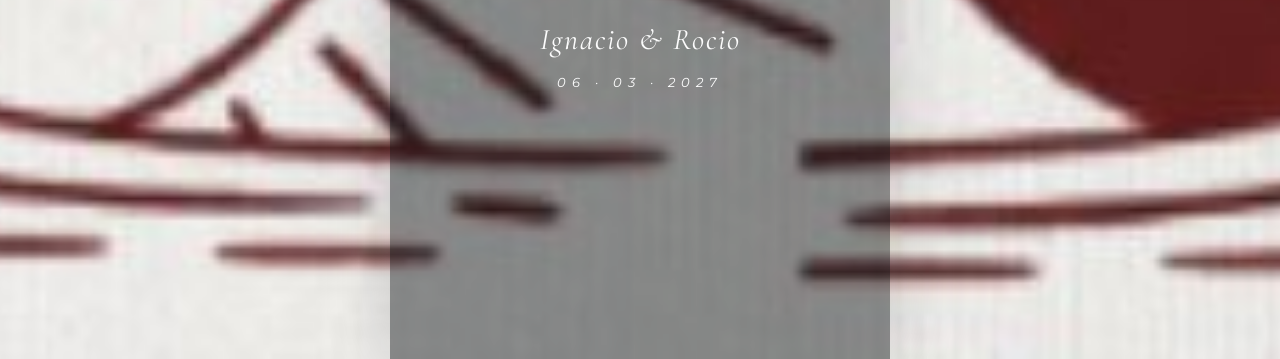
==== commit 19d931a0: "Mover retratos arriba y dejar solo el alias en regalos" ====
--- a/index.html
+++ b/index.html
@@ -47,91 +47,6 @@
     </div>
   </section>
 
-  <!-- ===== FECHA / CUENTA REGRESIVA ===== -->
-  <section id="fecha" class="section cream">
-    <div class="section-inner">
-      <p class="section-eyebrow reveal">La fecha</p>
-      <h2 class="section-title reveal">¿Cuándo nos casamos?</h2>
-    
-
-      <div class="scratch-group reveal" id="scratch-group">
-        <div class="scratch-circle" id="scratch-1">
-          <div class="scratch-hidden">
-            <p class="scratch-num scratch-num--big">6</p>
-          </div>
-          <canvas class="scratch-canvas" aria-hidden="true"></canvas>
-        </div>
-        <div class="scratch-circle" id="scratch-2">
-          <div class="scratch-hidden">
-            <p class="scratch-num scratch-num--word">Marzo</p>
-          </div>
-          <canvas class="scratch-canvas" aria-hidden="true"></canvas>
-        </div>
-        <div class="scratch-circle" id="scratch-3">
-          <div class="scratch-hidden">
-            <p class="scratch-num scratch-num--big">2027</p>
-          </div>
-          <canvas class="scratch-canvas" aria-hidden="true"></canvas>
-        </div>
-      </div>
-
-      <div class="countdown reveal" id="countdown">
-        <div class="cd-box"><span class="cd-num" id="cd-dias">000</span><span class="cd-label">Días</span></div>
-        <div class="cd-box"><span class="cd-num" id="cd-horas">00</span><span class="cd-label">Horas</span></div>
-        <div class="cd-box"><span class="cd-num" id="cd-min">00</span><span class="cd-label">Min</span></div>
-        <div class="cd-box"><span class="cd-num" id="cd-seg">00</span><span class="cd-label">Seg</span></div>
-      </div>
-    </div>
-  </section>
-
-  <!-- ===== EVENTO PARA ADULTOS ===== -->
-  <section id="adultos" class="section dark">
-    <div class="section-inner">
-      <p class="section-eyebrow gold reveal">Un aviso importante</p>
-      <h2 class="section-title reveal">Evento solo para adultos</h2>
-      <p class="section-sub reveal">Agradecemos su comprensión; nuestra celebración será exclusivamente para adultos.</p>
-    </div>
-  </section>
-
-  <!-- ===== CIVIL ===== -->
-  <section id="civil" class="section dark video-bg glass-card-section">
-    <div class="section-inner glass-card">
-      <p class="section-eyebrow gold reveal">Civil</p>
-      <h2 class="section-title reveal">Registro Civil</h2>
-      <div class="event-meta reveal">
-        <p class="event-day">Viernes 5 · Marzo · 2027</p>
-        <p class="event-time">11:00 Hs</p>
-      </div>
-      <a class="btn outline reveal" href="https://www.google.com/maps/place/Delegaci%C3%B3n+Registro+Provincial+de+las+Personas+-+Mar+de+Ajo/@-36.7259494,-56.6757776,19z/data=!4m10!1m2!2m1!1sregistro+civil+mar+de+ajo!3m6!1s0x959c658ac9caad2b:0x949e29b48c77f63e!8m2!3d-36.7259494!4d-56.6746511!15sChlyZWdpc3RybyBjaXZpbCBtYXIgZGUgYWpvWhsiGXJlZ2lzdHJvIGNpdmlsIG1hciBkZSBham-SARNyZWdpc3RyYXRpb25fb2ZmaWNlmgEjQ2haRFNVaE5NRzluUzBWSlEwRm5TVVJmY0c5aU5WZG5FQUXgAQD6AQQIABBI!16s%2Fg%2F11g8wvjzp6?entry=ttu&g_ep=EgoyMDI2MDgxNi4wIKXMDSoASAFQAw%3D%3D" target="_blank" rel="noopener">Cómo llegar</a>
-    </div>
-  </section>
-
-  <!-- ===== CEREMONIA ===== -->
-  <section id="ceremonia" class="section dark video-bg glass-card-section">
-    <div class="section-inner glass-card">
-      <p class="section-eyebrow gold reveal">Ceremonia</p>
-      <h2 class="section-title reveal">Nuestra Señora<br />de los Dolores</h2>
-      <div class="event-meta reveal">
-        <p class="event-day">Sábado 6 · Marzo · 2027</p>
-        <p class="event-time">17:00 Hs</p>
-      </div>
-      <a class="btn outline reveal" href="#" target="_blank" rel="noopener" data-placeholder="mapa-ceremonia">Cómo llegar</a>
-    </div>
-  </section>
-
-  <!-- ===== CELEBRACIÓN ===== -->
-  <section id="celebracion" class="section cream video-bg glass-card-section">
-    <div class="section-inner glass-card">
-      <p class="section-eyebrow reveal">Celebración</p>
-      <h2 class="section-title reveal">Salón María Lucrecia<br />Pavón</h2>
-      <div class="event-meta reveal">
-        <p class="event-day">Sábado 6 · Marzo · 2027</p>
-        <p class="event-time">20:00 Hs</p>
-      </div>
-      <a class="btn solid reveal" href="#" target="_blank" rel="noopener" data-placeholder="mapa-celebracion">Cómo llegar</a>
-    </div>
-  </section>
-
   <!-- ===== RETRATOS ===== -->
   <section id="retratos" class="section dark gallery-section" data-animate>
     <div class="section-inner">
@@ -146,7 +61,6 @@
       </div>
       <p class="section-eyebrow gold reveal">Retratos</p>
       <h2 class="section-title reveal">Retratos de nuestro amor</h2>
-
 
       <div class="gallery reveal" id="galeria">
         <figure class="g-item"><img src="assets/1.jpeg" alt="Foto 1" loading="lazy" /></figure>
@@ -165,6 +79,92 @@
     </div>
   </section>
 
+  <!-- ===== FECHA / CUENTA REGRESIVA ===== -->
+  <section id="fecha" class="section cream">
+    <div class="section-inner">
+      <p class="section-eyebrow reveal">La fecha</p>
+      <h2 class="section-title reveal">¿Cuándo nos casamos?</h2>
+    
+
+      <div class="scratch-group reveal" id="scratch-group">
+        <div class="scratch-circle" id="scratch-1">
+          <div class="scratch-hidden">
+            <p class="scratch-num scratch-num--big">6</p>
+          </div>
+          <canvas class="scratch-canvas" aria-hidden="true"></canvas>
+        </div>
+        <div class="scratch-circle" id="scratch-2">
+          <div class="scratch-hidden">
+            <p class="scratch-num scratch-num--word">Marzo</p>
+          </div>
+          <canvas class="scratch-canvas" aria-hidden="true"></canvas>
+        </div>
+        <div class="scratch-circle" id="scratch-3">
+          <div class="scratch-hidden">
+            <p class="scratch-num scratch-num--big">2027</p>
+          </div>
+          <canvas class="scratch-canvas" aria-hidden="true"></canvas>
+        </div>
+      </div>
+
+      <div class="countdown reveal" id="countdown">
+        <div class="cd-box"><span class="cd-num" id="cd-dias">000</span><span class="cd-label">Días</span></div>
+        <div class="cd-box"><span class="cd-num" id="cd-horas">00</span><span class="cd-label">Horas</span></div>
+        <div class="cd-box"><span class="cd-num" id="cd-min">00</span><span class="cd-label">Min</span></div>
+        <div class="cd-box"><span class="cd-num" id="cd-seg">00</span><span class="cd-label">Seg</span></div>
+      </div>
+    </div>
+  </section>
+
+  <!-- ===== EVENTO PARA ADULTOS ===== -->
+  <section id="adultos" class="section dark">
+    <div class="section-inner">
+      <p class="section-eyebrow gold reveal">Un aviso importante</p>
+      <h2 class="section-title reveal">Evento solo para adultos</h2>
+      <p class="section-sub reveal">Agradecemos su comprensión; nuestra celebración será exclusivamente para adultos.</p>
+    </div>
+  </section>
+
+  <!-- ===== CIVIL ===== -->
+  <section id="civil" class="section dark video-bg glass-card-section">
+    <div class="section-inner glass-card">
+      <p class="section-eyebrow gold reveal">Civil</p>
+      <h2 class="section-title reveal">Registro Civil</h2>
+      <div class="event-meta reveal">
+        <p class="event-day">Viernes 5 · Marzo · 2027</p>
+        <p class="event-time">11:00 Hs</p>
+      </div>
+      <a class="btn outline reveal" href="https://www.google.com/maps/place/Delegaci%C3%B3n+Registro+Provincial+de+las+Personas+-+Mar+de+Ajo/@-36.7259494,-56.6757776,19z/data=!4m10!1m2!2m1!1sregistro+civil+mar+de+ajo!3m6!1s0x959c658ac9caad2b:0x949e29b48c77f63e!8m2!3d-36.7259494!4d-56.6746511!15sChlyZWdpc3RybyBjaXZpbCBtYXIgZGUgYWpvWhsiGXJlZ2lzdHJvIGNpdmlsIG1hciBkZSBham-SARNyZWdpc3RyYXRpb25fb2ZmaWNlmgEjQ2haRFNVaE5NRzluUzBWSlEwRm5TVVJmY0c5aU5WZG5FQUXgAQD6AQQIABBI!16s%2Fg%2F11g8wvjzp6?entry=ttu&g_ep=EgoyMDI2MDgxNi4wIKXMDSoASAFQAw%3D%3D" target="_blank" rel="noopener">Cómo llegar</a>
+    </div>
+  </section>
+
+  <!-- ===== CEREMONIA ===== -->
+  <section id="ceremonia" class="section dark video-bg glass-card-section">
+    <div class="section-inner glass-card">
+      <p class="section-eyebrow gold reveal">Ceremonia</p>
+      <h2 class="section-title reveal">Nuestra Señora<br />de los Dolores</h2>
+      <div class="event-meta reveal">
+        <p class="event-day">Sábado 6 · Marzo · 2027</p>
+        <p class="event-time">17:00 Hs</p>
+      </div>
+      <a class="btn outline reveal" href="#" target="_blank" rel="noopener" data-placeholder="mapa-ceremonia">Cómo llegar</a>
+    </div>
+  </section>
+
+  <!-- ===== CELEBRACIÓN ===== -->
+  <section id="celebracion" class="section cream video-bg glass-card-section">
+    <div class="section-inner glass-card">
+      <p class="section-eyebrow reveal">Celebración</p>
+      <h2 class="section-title reveal">Salón María Lucrecia<br />Pavón</h2>
+      <div class="event-meta reveal">
+        <p class="event-day">Sábado 6 · Marzo · 2027</p>
+        <p class="event-time">20:00 Hs</p>
+      </div>
+      <a class="btn solid reveal" href="#" target="_blank" rel="noopener" data-placeholder="mapa-celebracion">Cómo llegar</a>
+    </div>
+  </section>
+
+  <!-- ===== RETRATOS ===== -->
   <!-- ===== DRESS CODE ===== -->
   <section id="dresscode" class="section cream video-bg glass-card-section" data-animate>
     <div class="section-inner glass-card">
@@ -191,12 +191,12 @@
       <div class="panel panel-soft panel-open" id="dress-panel">
         <p class="palette-title">Paleta de colores</p>
 <ul class="palette">
-          <li><span class="swatch" style="--c:#1f3d2b"></span>Verde</li>
-          <li><span class="swatch" style="--c:#9fd8e8"></span>Celeste</li>
-          <li><span class="swatch" style="--c:#1f3a5f"></span>Azul</li>
-          <li><span class="swatch" style="--c:#721422"></span>Bordo</li>
-          <li><span class="swatch" style="--c:#f2a2b5"></span>Rosa</li>
-          <li><span class="swatch" style="--c:#d4af37"></span>Dorado</li>
+          <li><span class="swatch" style="--c:#3D5027"></span>Verde</li>
+          <li><span class="swatch" style="--c:#B0C4DE"></span>Celeste</li>
+          <li><span class="swatch" style="--c:#0A1D4B"></span>Azul</li>
+          <li><span class="swatch" style="--c:#3B010B"></span>Bordo</li>
+          <li><span class="swatch" style="--c:#6E1734"></span>Rosa</li>
+
         </ul>
       </div>
     </div>
@@ -238,14 +238,6 @@
         <p class="gift-label">Alias</p>
         <p class="gift-account gift-small" id="gift-alias">Cargando&hellip;</p>
         <button class="btn solid copy-btn" data-copy="gift-alias">Copiar alias</button>
-
-        <p class="gift-label">CBU</p>
-        <p class="gift-account" id="gift-cbu">Cargando&hellip;</p>
-        <button class="btn solid copy-btn" data-copy="gift-cbu">Copiar CBU</button>
-
-        <p class="gift-label">CUIL</p>
-        <p class="gift-account" id="gift-cuil">Cargando&hellip;</p>
-        <button class="btn solid copy-btn" data-copy="gift-cuil">Copiar CUIL</button>
       </div>
     </div>
   </section>
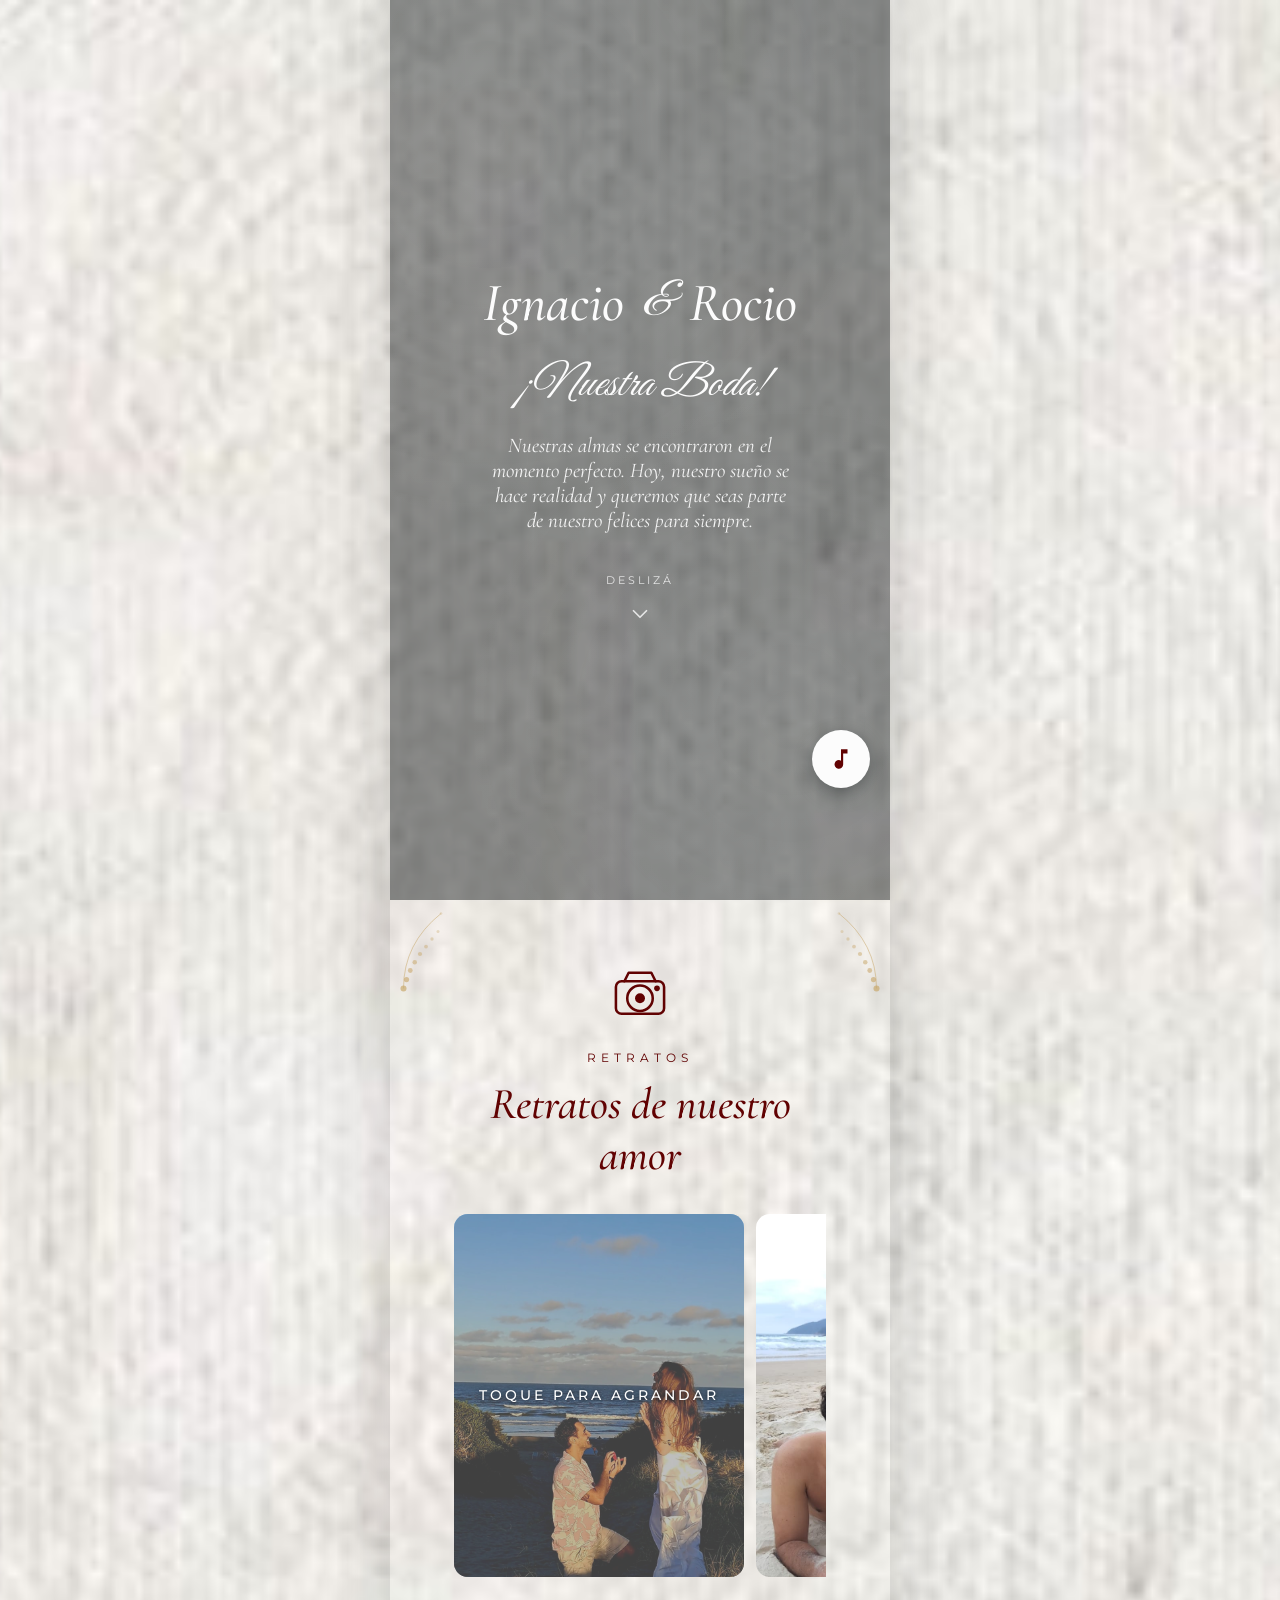
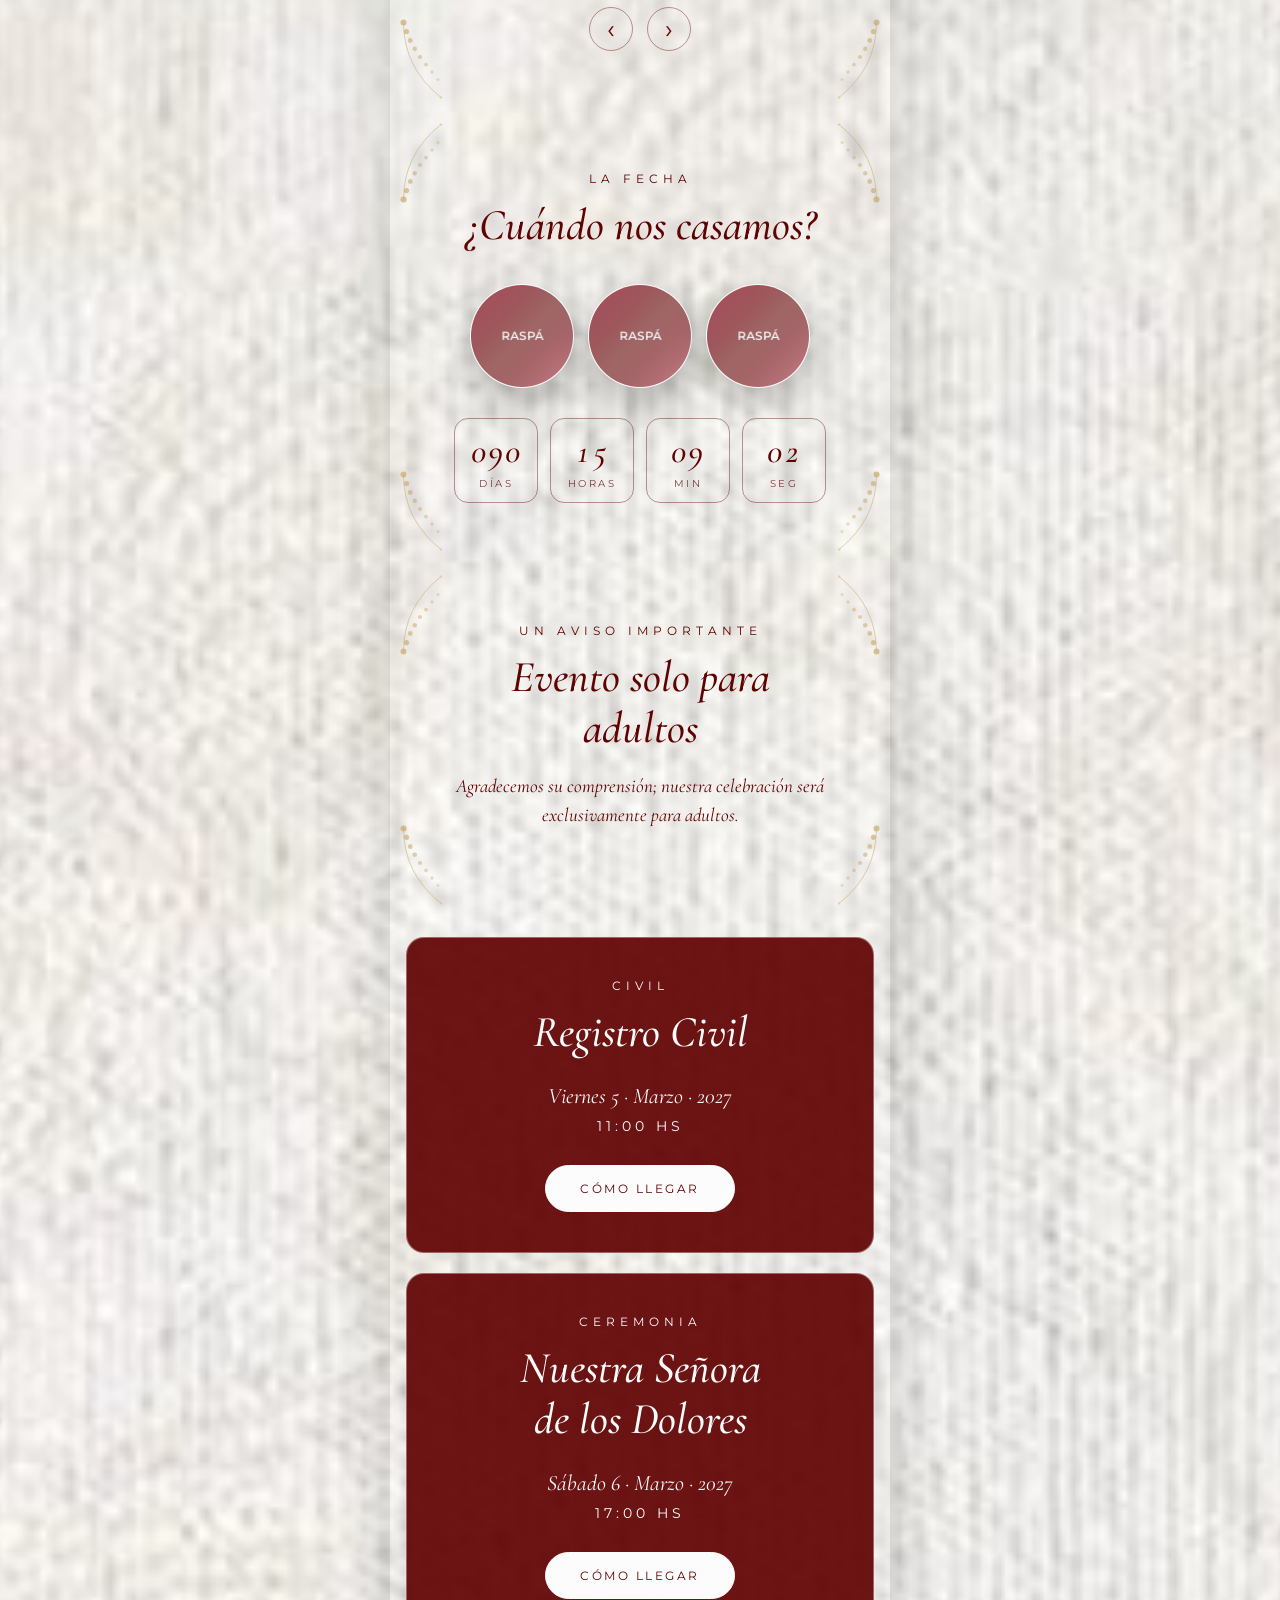
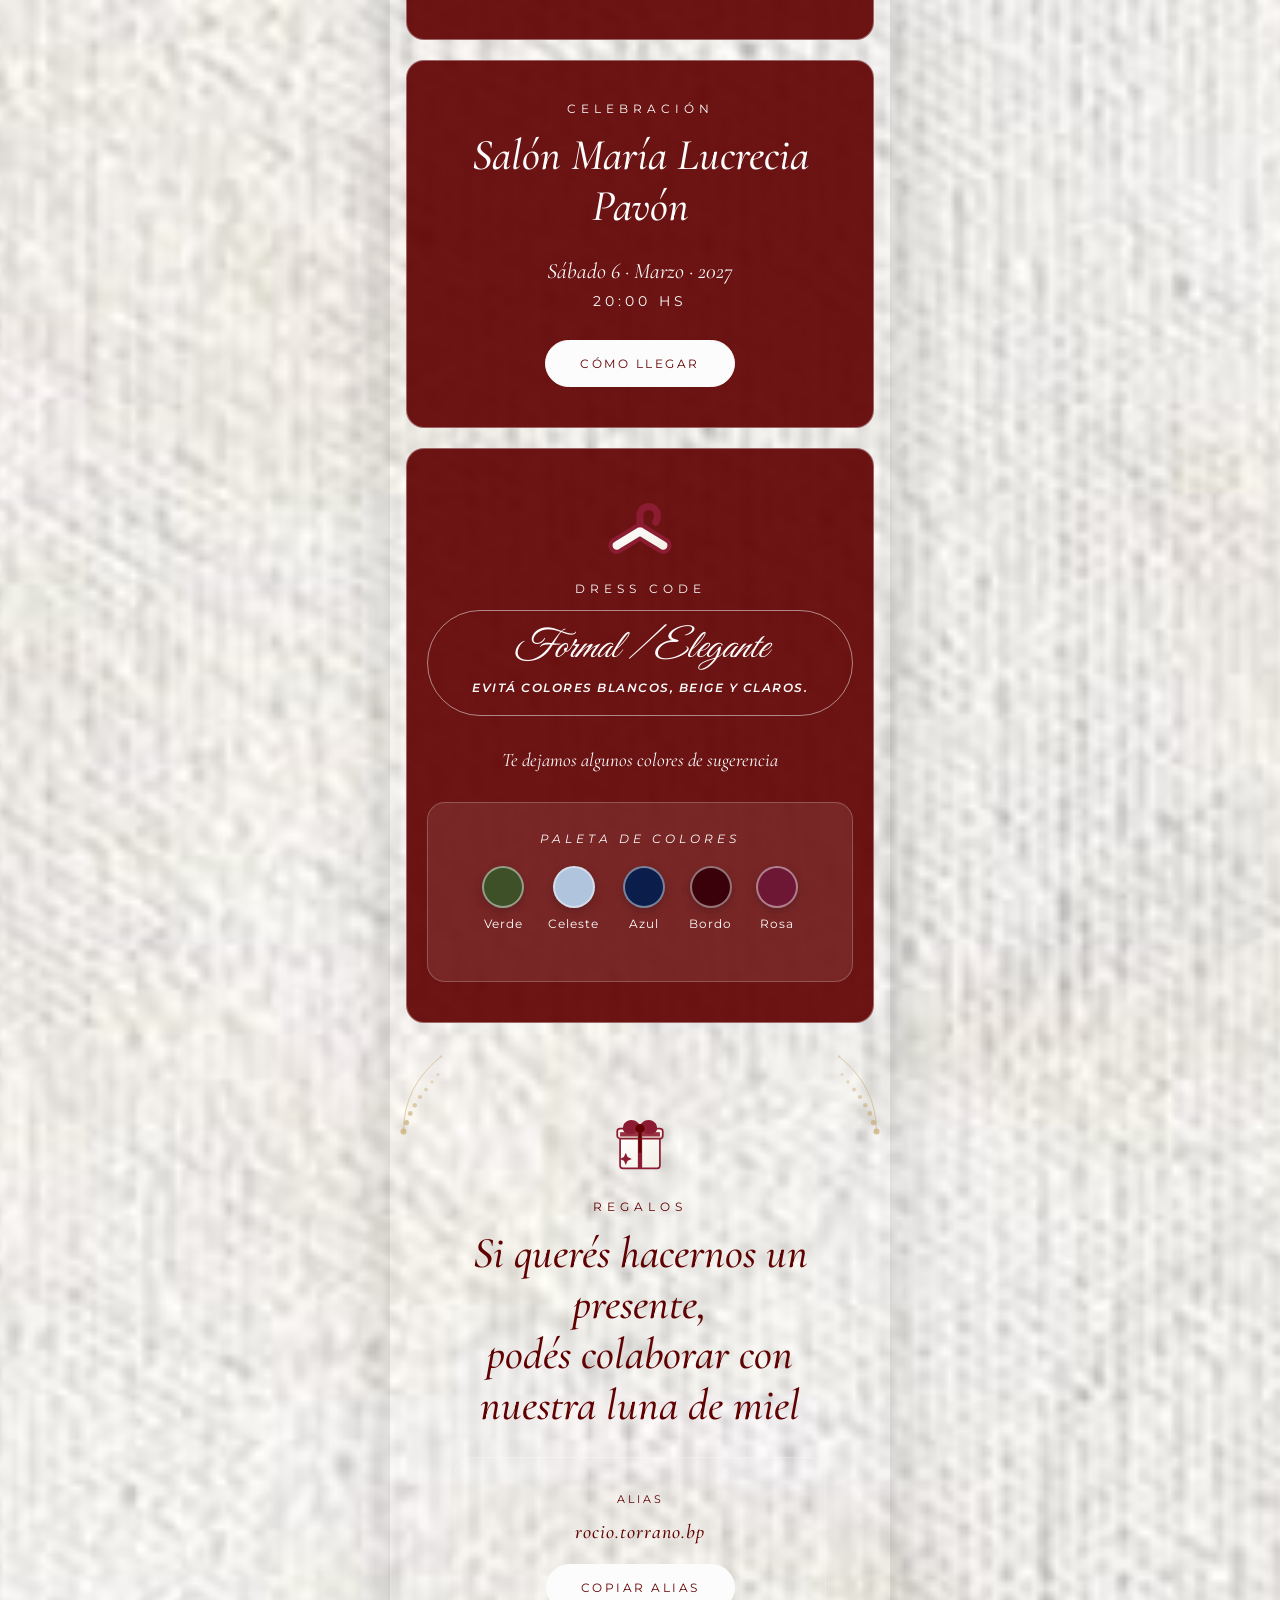
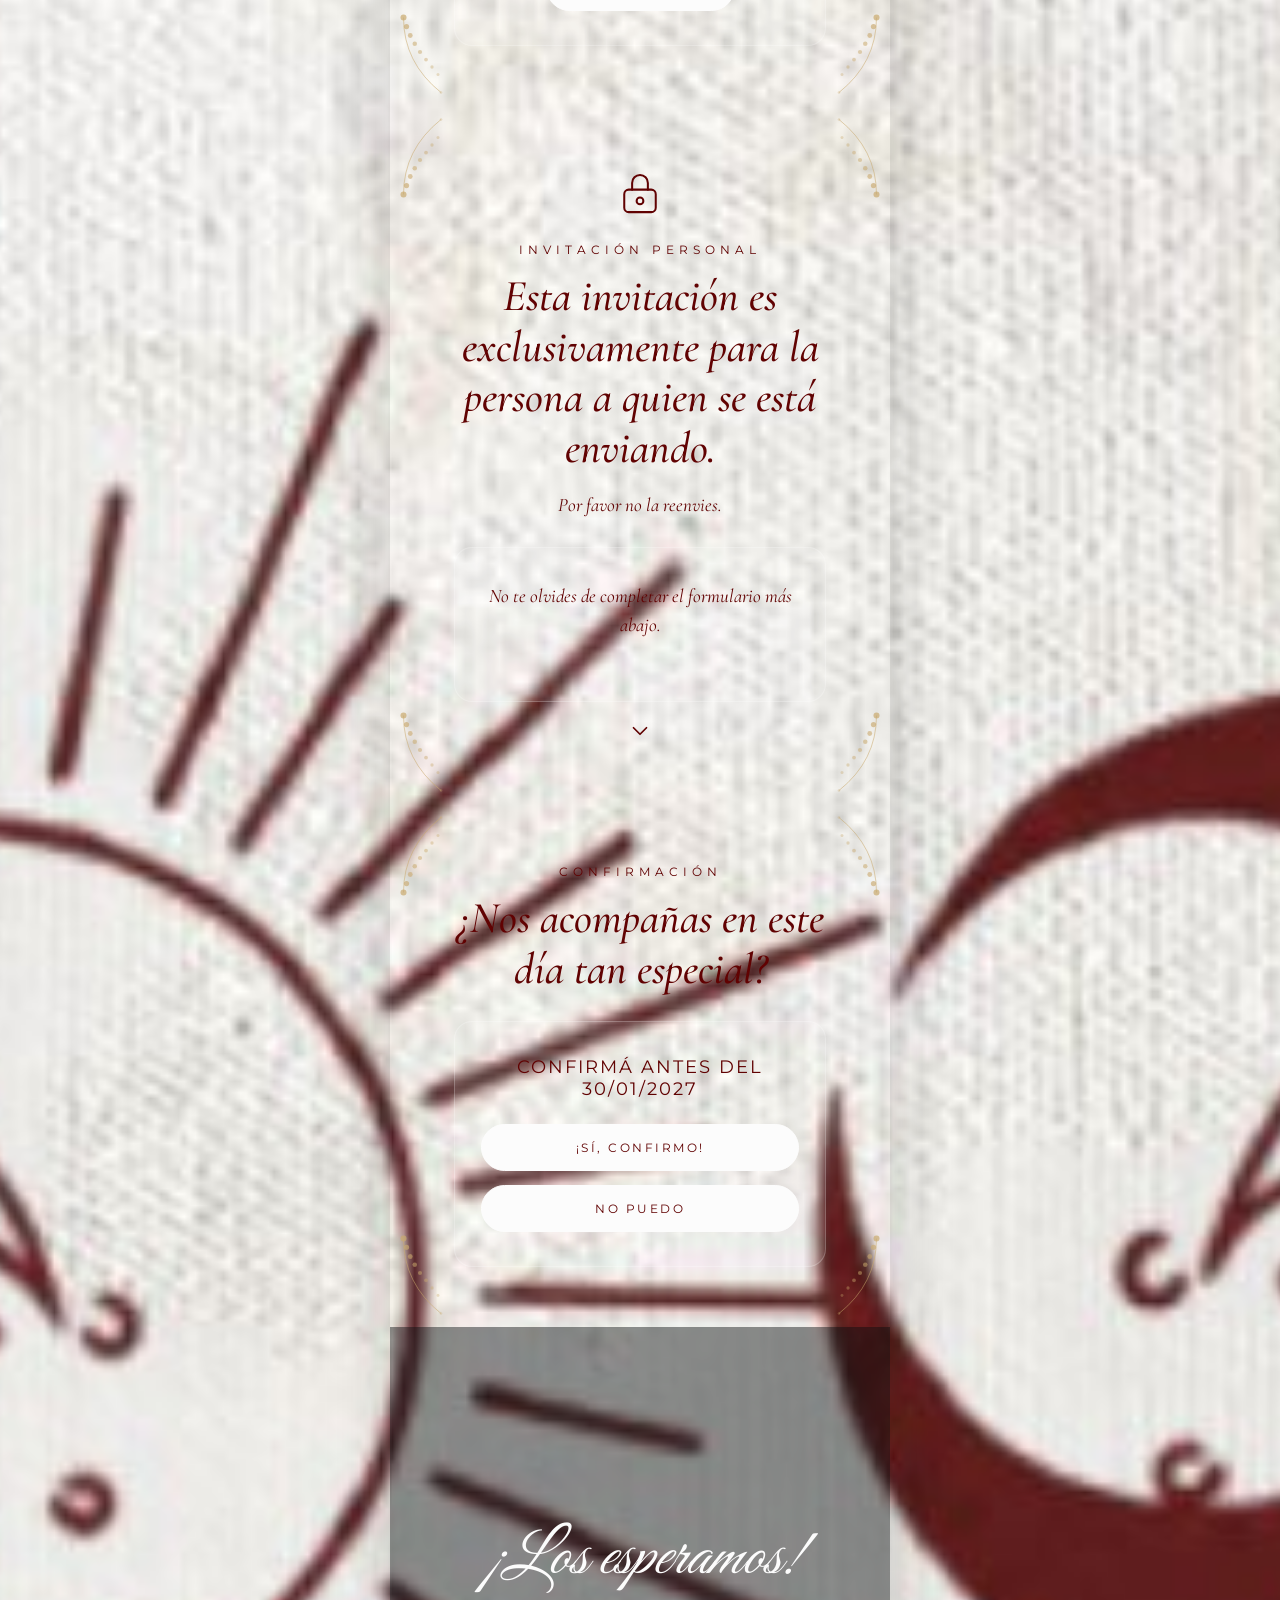
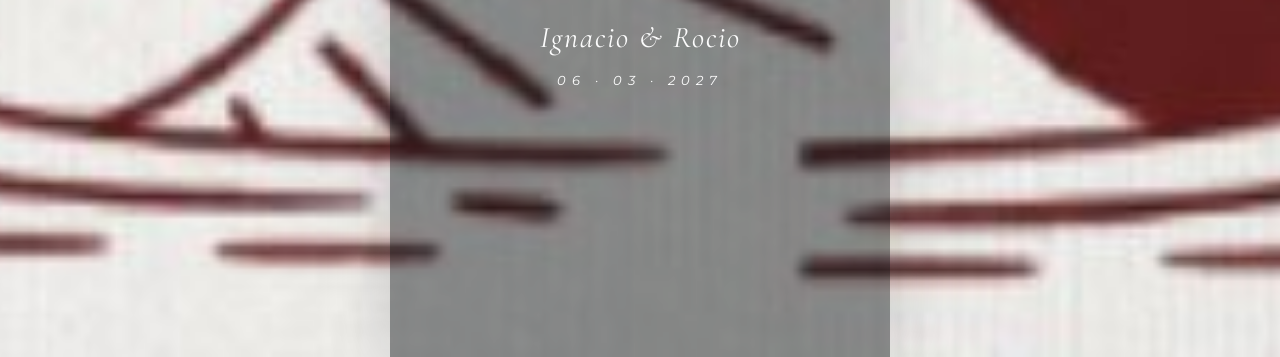
==== commit fbeaf4b3: "Separar el aviso de no reenviar en la seccion de invitacion personal" ====
--- a/index.html
+++ b/index.html
@@ -253,7 +253,8 @@
         </svg>
       </div>
       <p class="section-eyebrow gold reveal">Invitación personal</p>
-      <h2 class="section-title reveal">Esta invitación es exclusivamente para la persona a quien se está enviando. Por favor, no la reenvíes.</h2>
+      <h2 class="section-title reveal">Esta invitación es exclusivamente para la persona a quien se está enviando.</h2>
+       <h2 class="section-sub reveal">Por favor no la reenvies.</h2>
       <div class="confirm-card reveal">
         <p class="section-sub reveal">No te olvides de completar el formulario más abajo.</p>
       </div>
